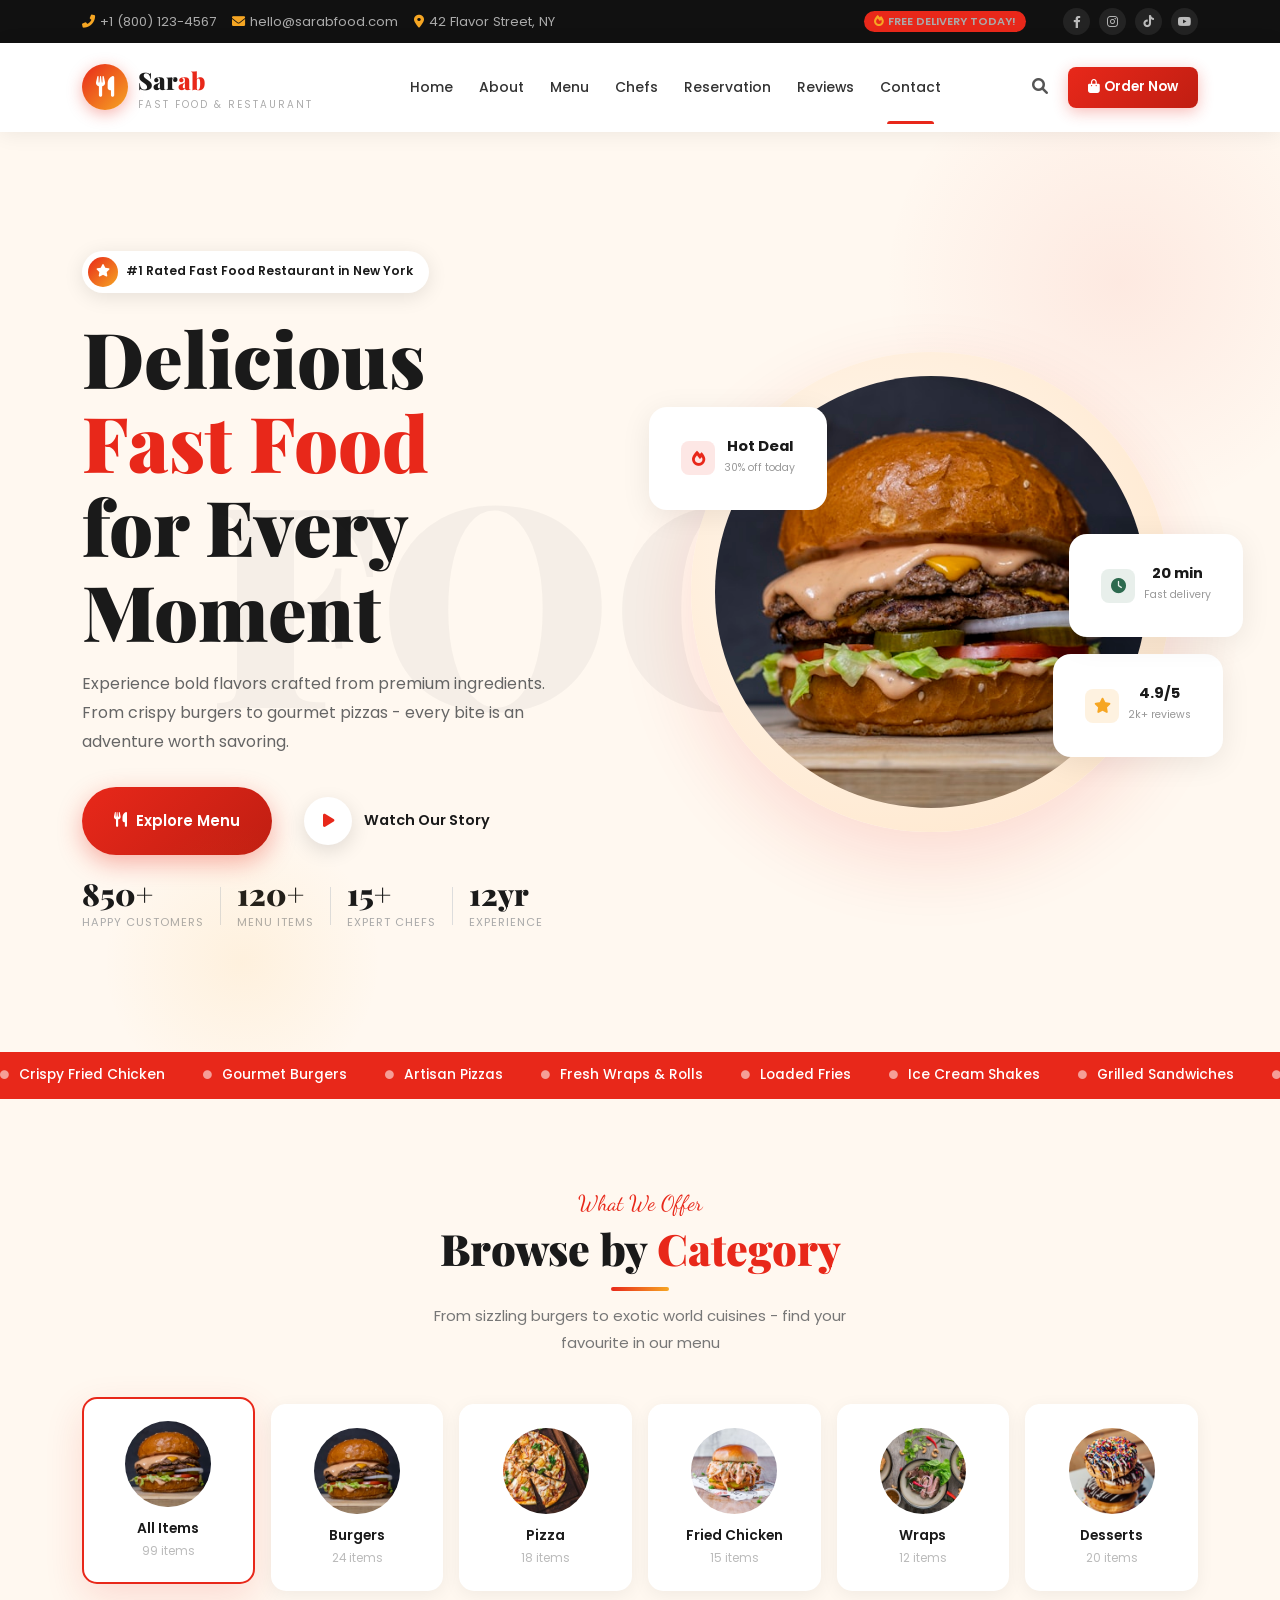
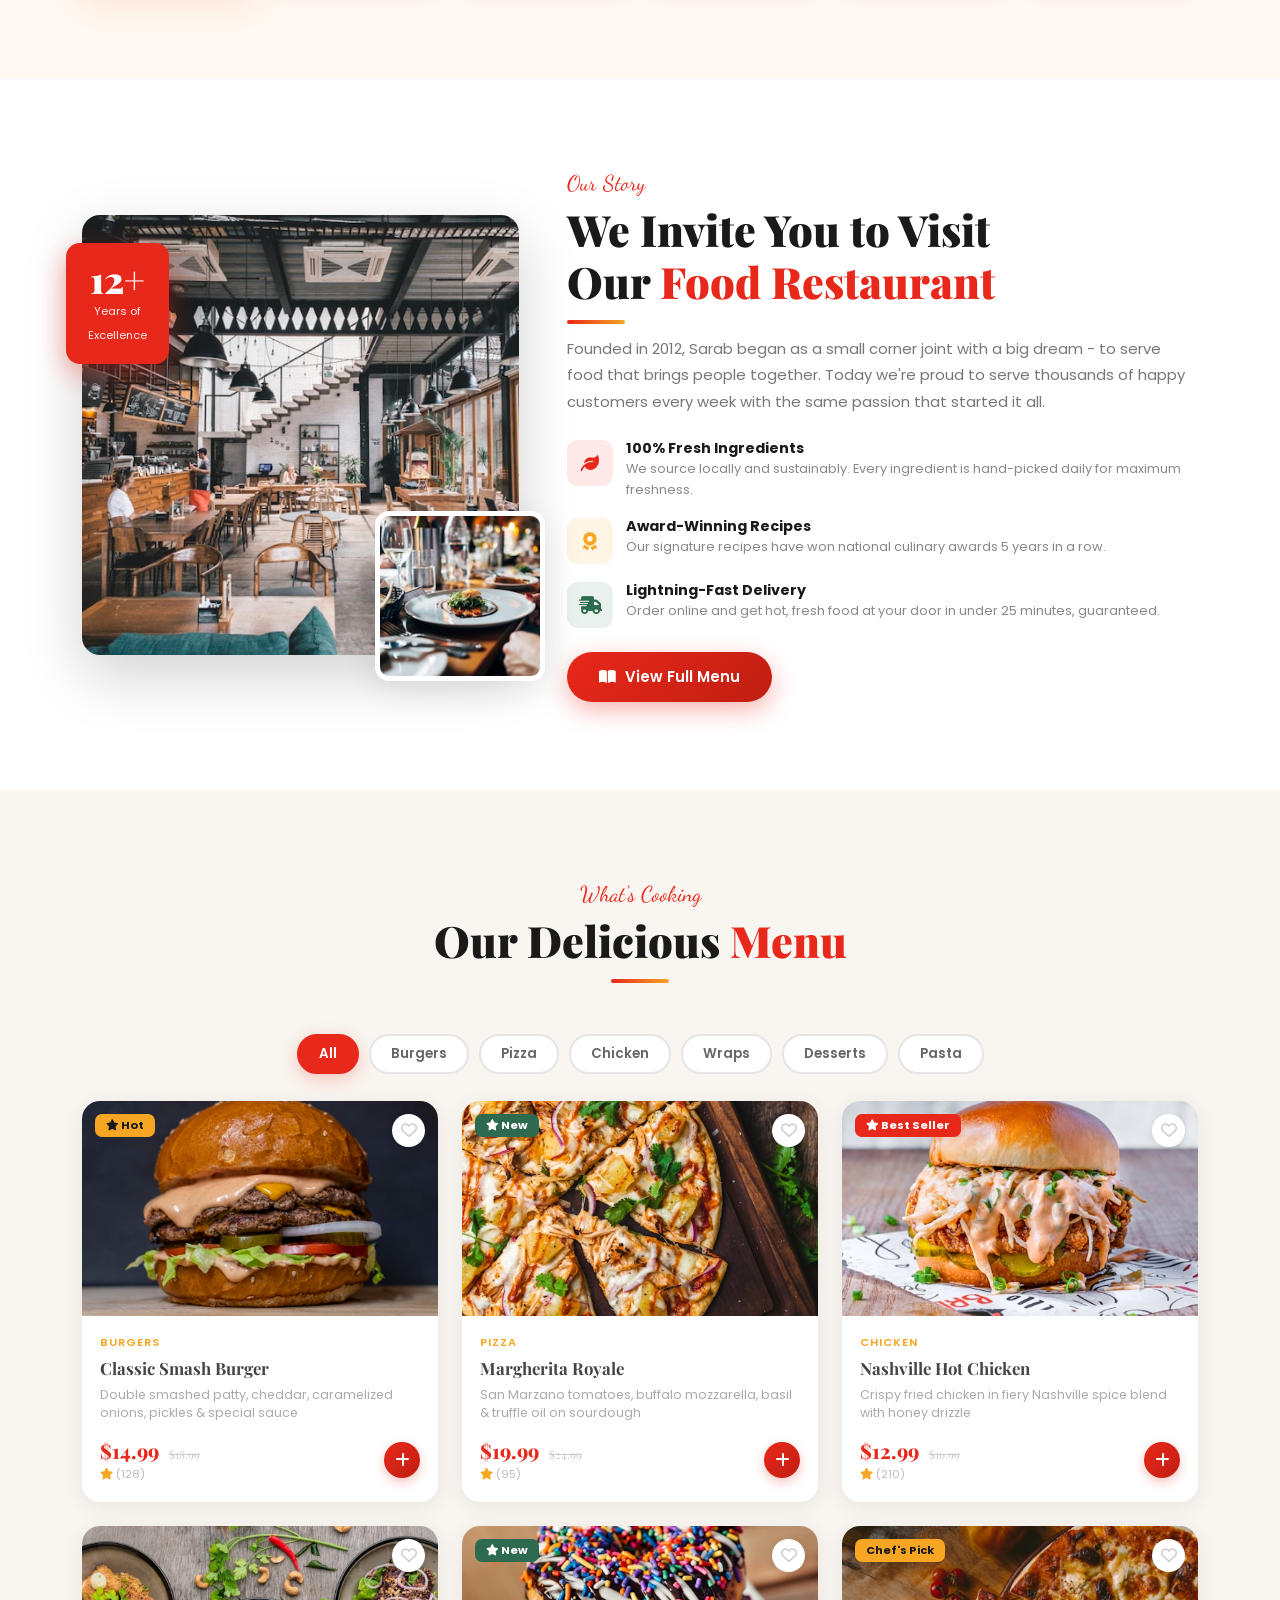
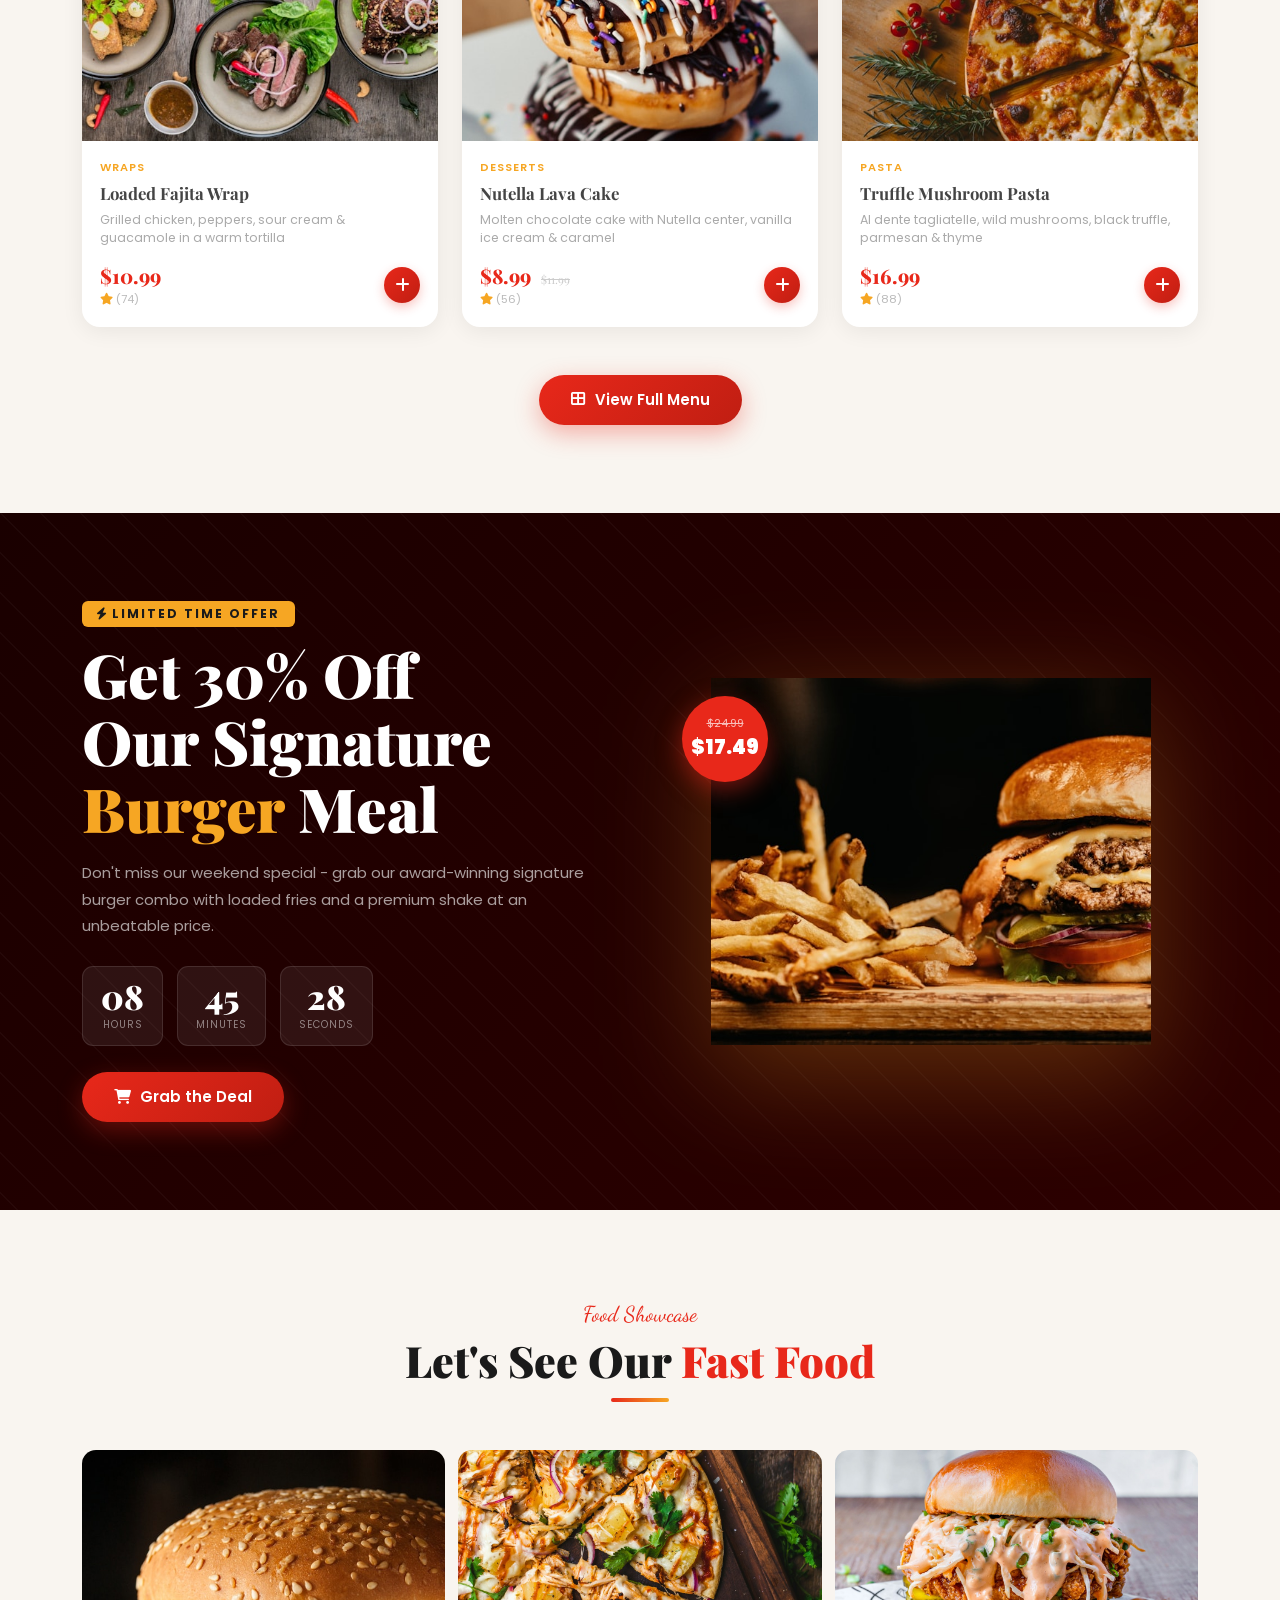
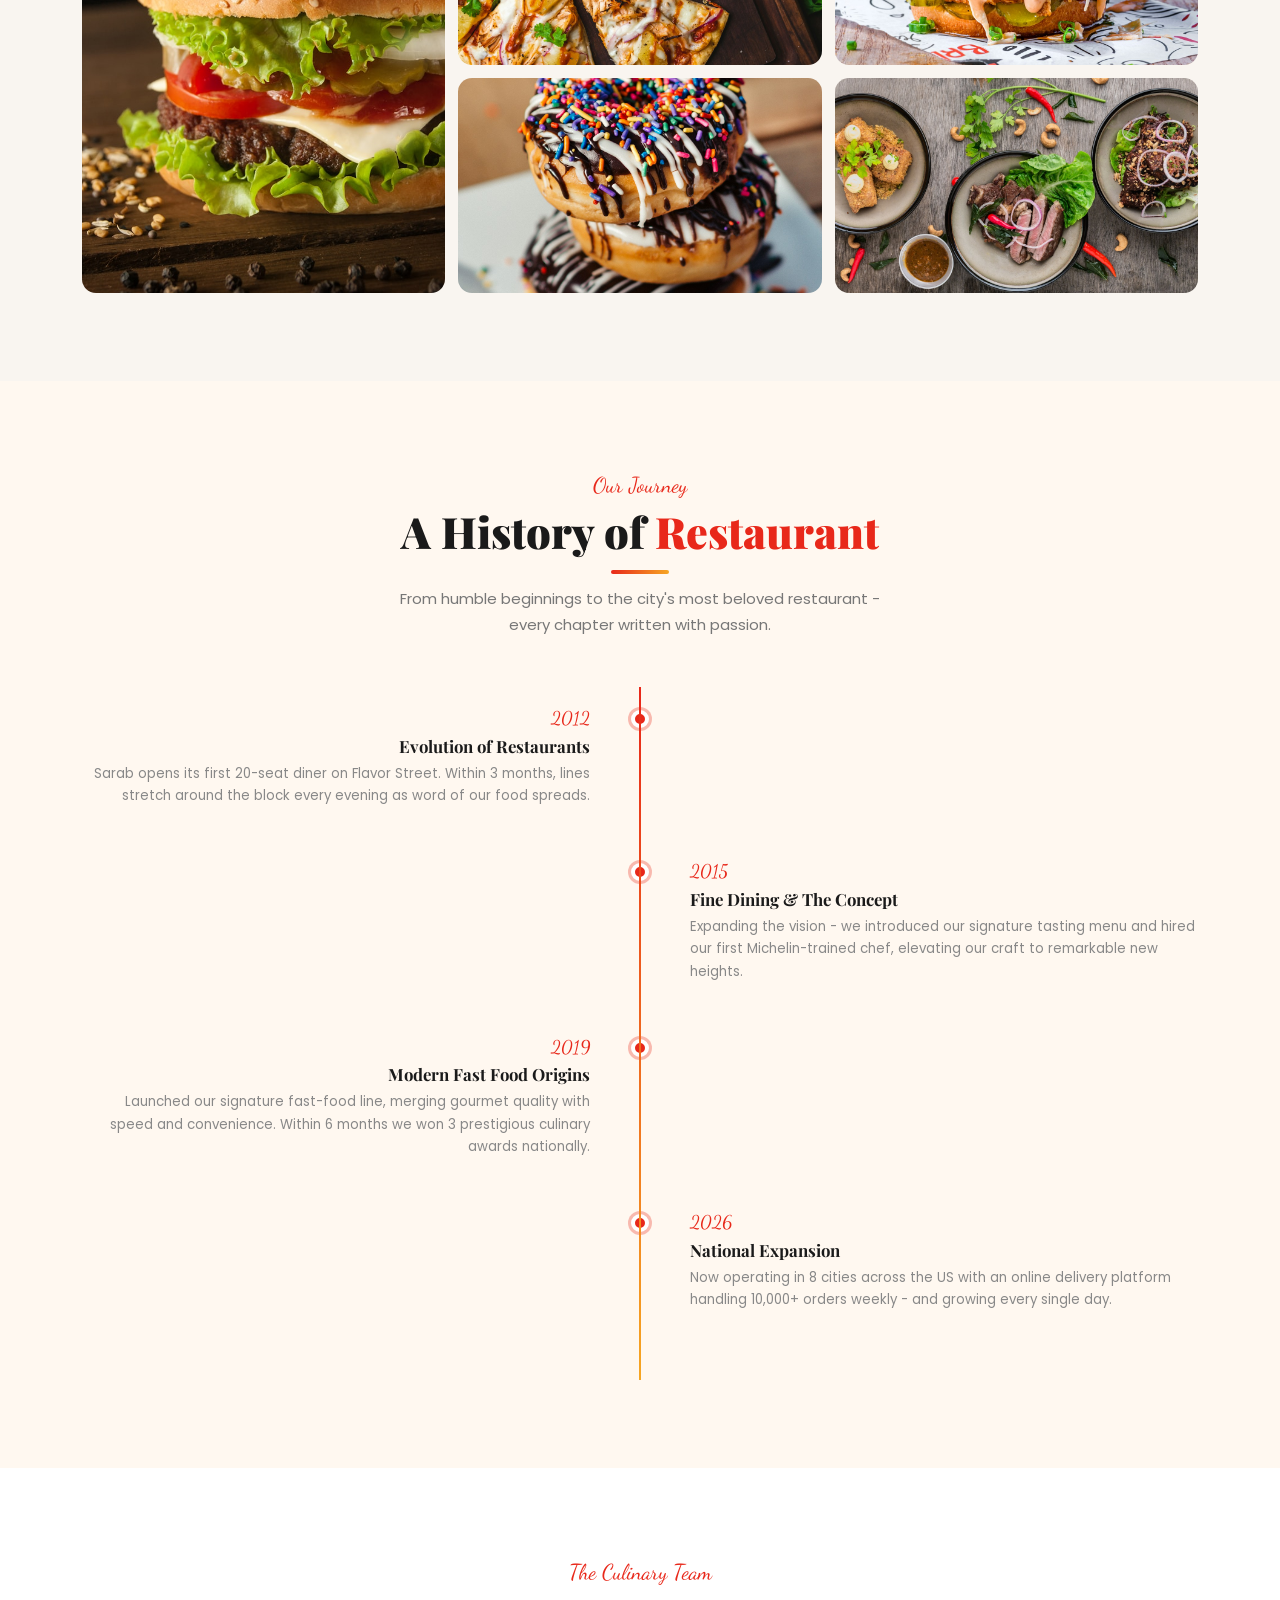
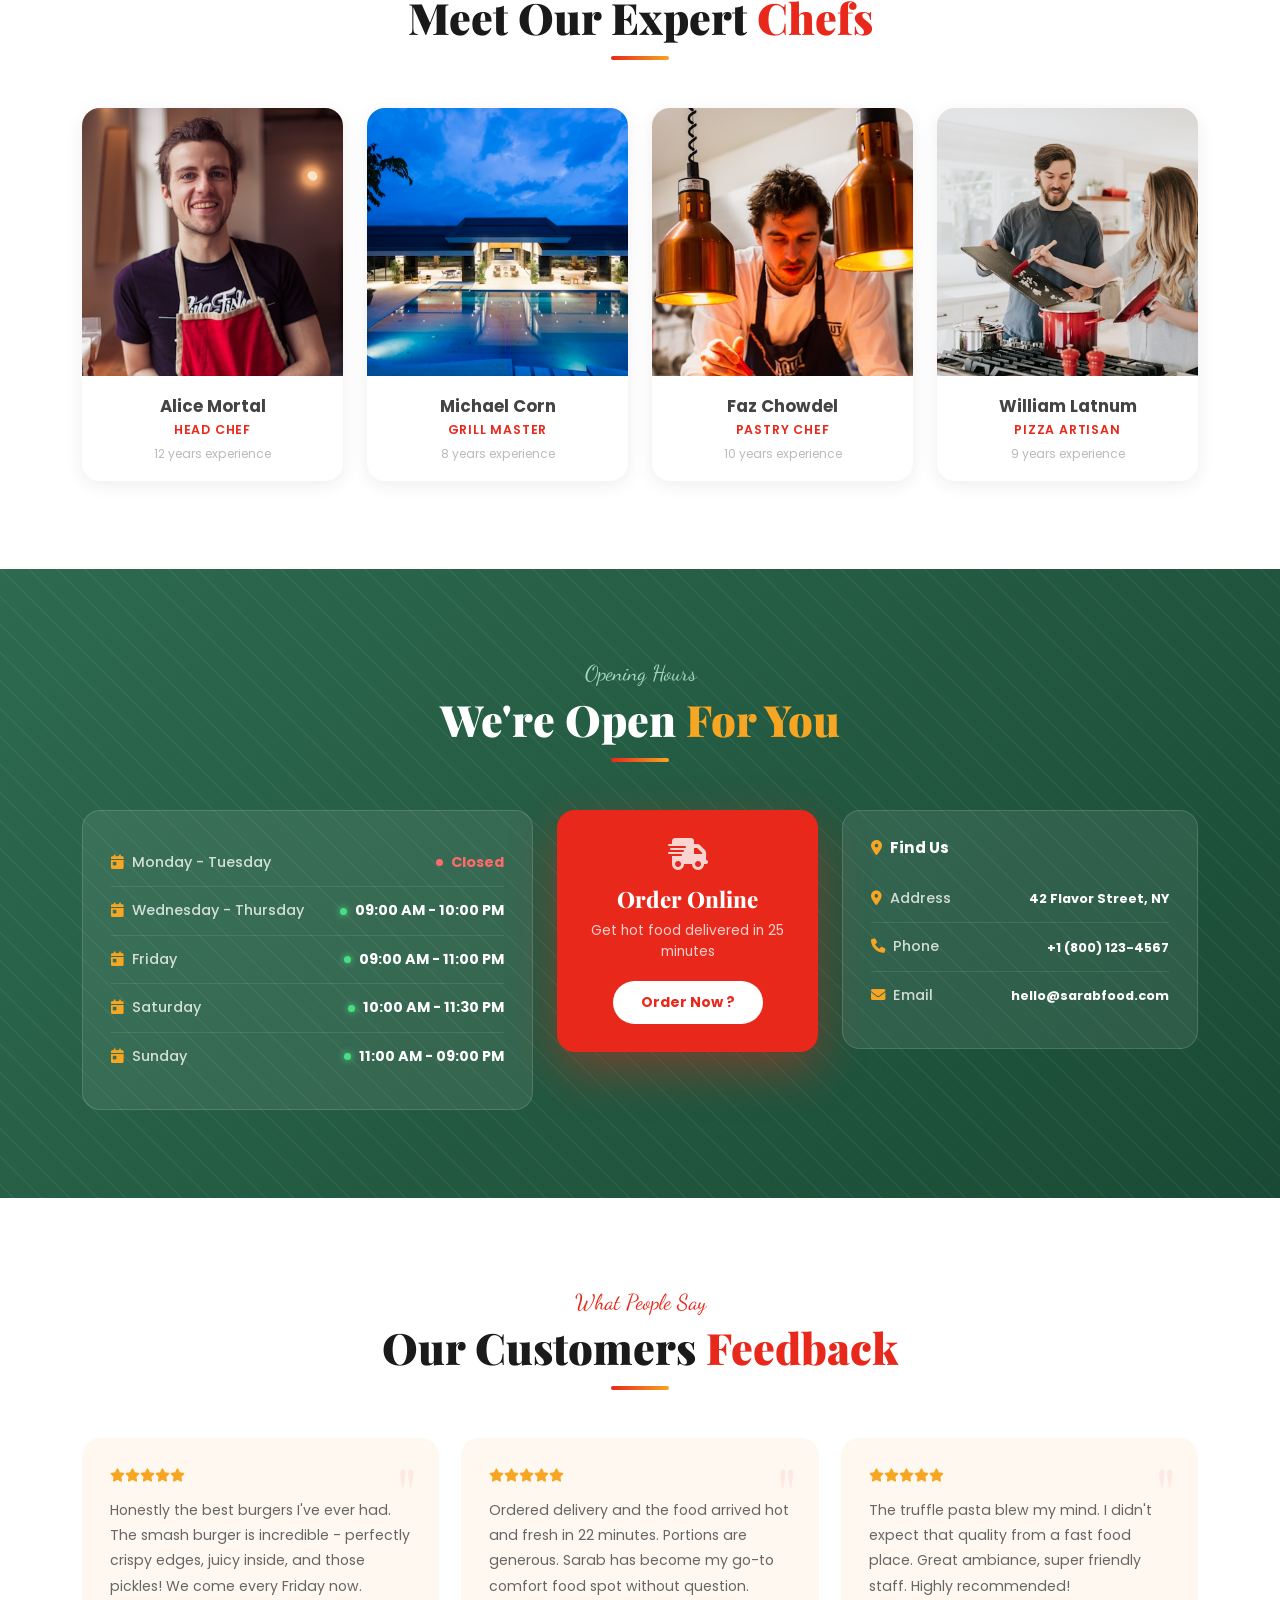
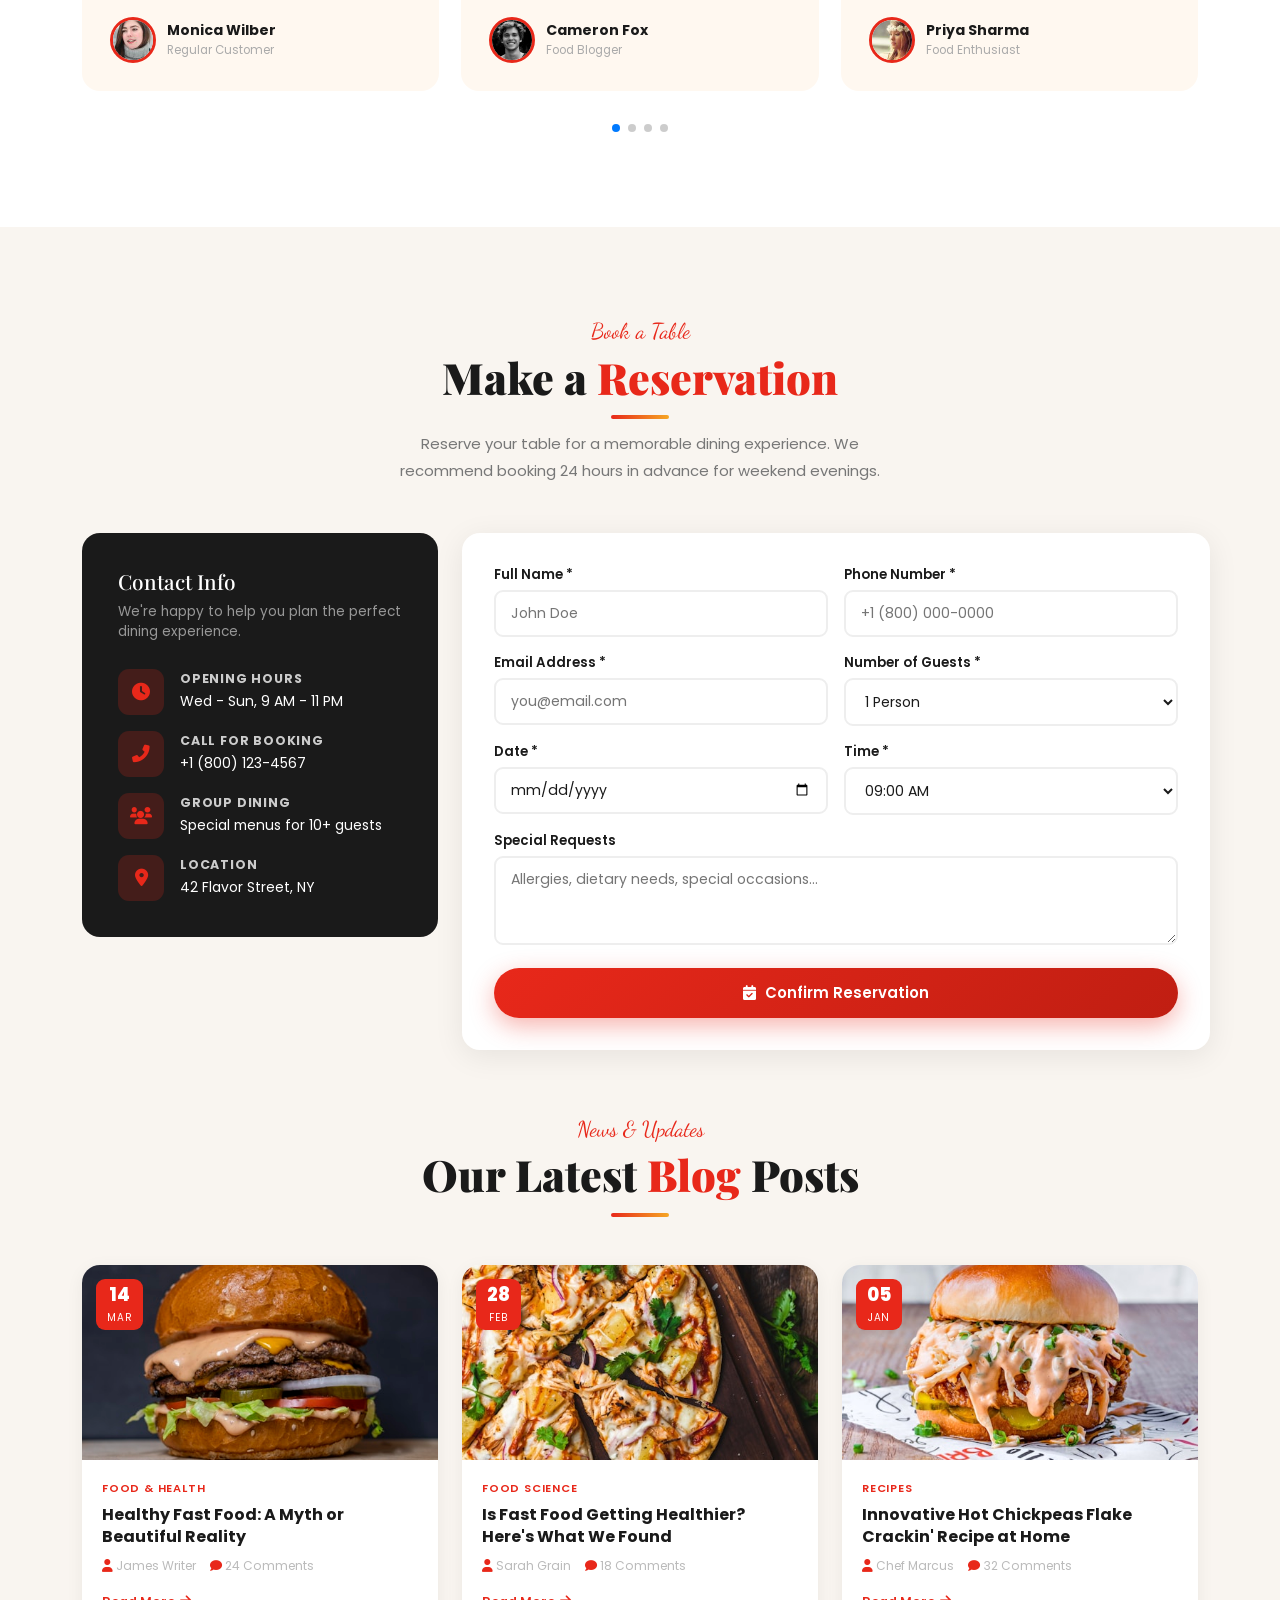
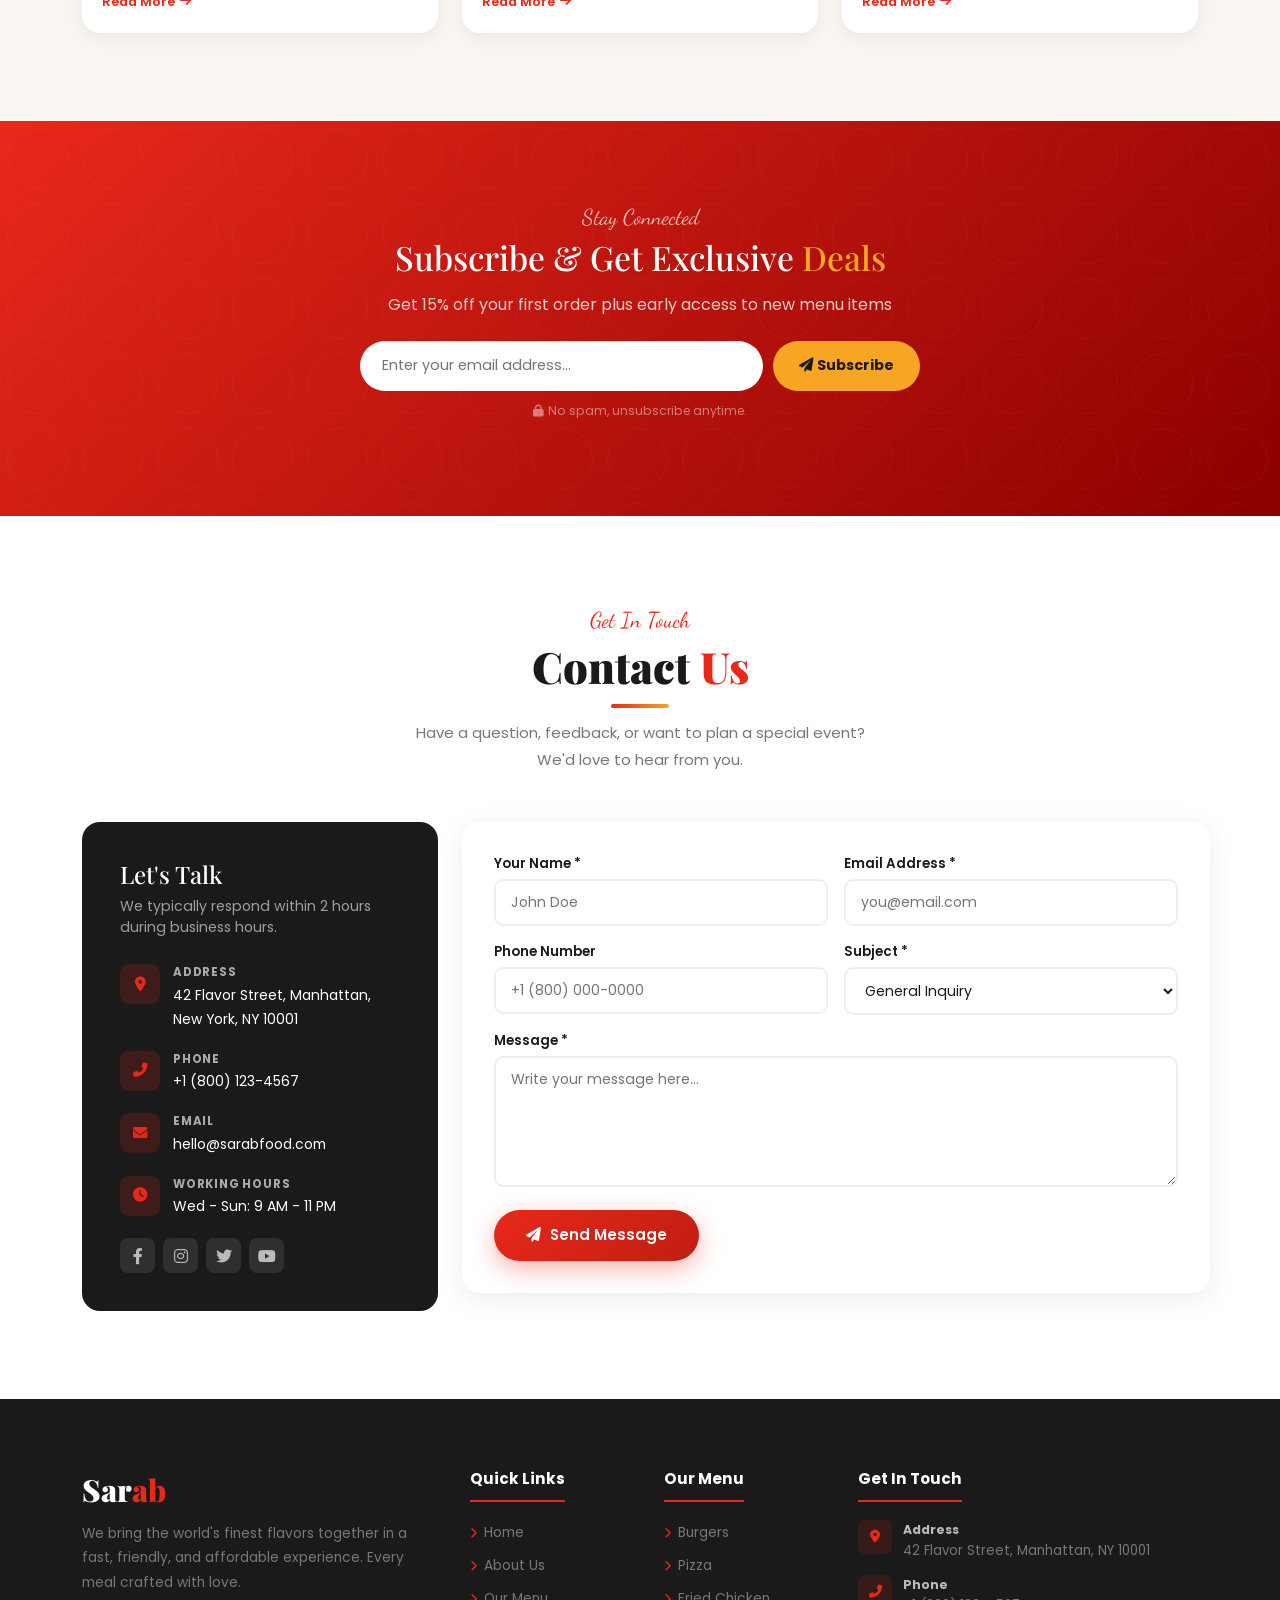
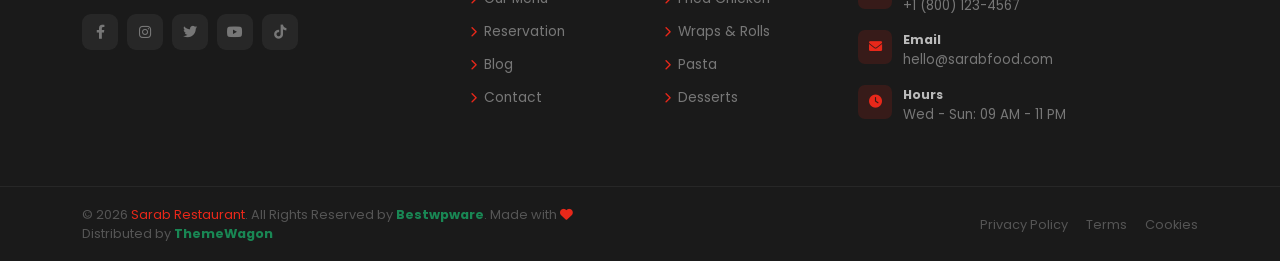
==== WEBSITE TEMPLATE/sarab/index.html @ c3fe1c7e "TEST CHANGE" ====
<!DOCTYPE html>

<!-- TEST -->

<html lang="en">
   <head>
      <meta charset="UTF-8">
      <meta http-equiv="X-UA-Compatible" content="IE=edge">
      <meta name="viewport" content="width=device-width, initial-scale=1">
      <meta name="author" content="Sarab">
      <meta name="description" content="Sarab - Fast Food & Restaurant HTML Template">
      <title>Sarab - Fast Food & Restaurant HTML Template</title>
      <link href="https://fonts.googleapis.com/css2?family=Playfair+Display:wght@400;700;900&family=Poppins:wght@300;400;500;600;700&family=Dancing+Script:wght@700&display=swap" rel="stylesheet"/>
      <!-- Bootstrap 5.3 -->
      <link href="css/bootstrap.min.css" rel="stylesheet"/>
      <!-- AOS Animate on Scroll -->
      <link href="css/aos.css" rel="stylesheet"/>
      <!-- Swiper -->
      <link href="css/swiper-bundle.min.css" rel="stylesheet"/>
      <!-- all min css -->
      <link rel="stylesheet" href="css/all.min.css"/>
      <!-- magnific CSS -->
      <link rel="stylesheet" href="css/magnific-popup.css"/>
      <!-- Style CSS -->
      <link rel="stylesheet" href="css/style.css" />
   </head>
   <body>
      <!-- ============================================================
         TOP BAR
         ============================================================ -->
      <div id="topbar">
         <div class="container">
            <div class="d-flex justify-content-between align-items-center flex-wrap gap-2">
               <div class="top-contact d-flex flex-wrap">
                  <span><i class="fas fa-phone-alt"></i>+1 (800) 123-4567</span>
                  <span><i class="fas fa-envelope"></i>hello@sarabfood.com</span>
                  <span><i class="fas fa-map-marker-alt"></i>42 Flavor Street, NY</span>
               </div>
               <div class="d-flex align-items-center gap-3">
                  <span class="ttag"><i class="fas fa-fire me-1"></i>Free Delivery Today!</span>
                  <div class="tsoc">
                     <a href="#"><i class="fab fa-facebook-f"></i></a>
                     <a href="#"><i class="fab fa-instagram"></i></a>
                     <a href="#"><i class="fab fa-tiktok"></i></a>
                     <a href="#"><i class="fab fa-youtube"></i></a>
                  </div>
               </div>
            </div>
         </div>
      </div>
      <!-- ============================================================
         NAVBAR
         ============================================================ -->
      <nav class="navbar navbar-expand-lg" id="nav">
         <div class="container">
            <a class="navbar-brand" href="#">
               <div class="blogo">
                  <div class="bico"><i class="fas fa-utensils"></i></div>
                  <div>
                     <div class="bname">Sar<span>ab</span></div>
                     <div class="bsub">Fast Food & Restaurant</div>
                  </div>
               </div>
            </a>
            <button class="navbar-toggler border-0" type="button" data-bs-toggle="collapse" data-bs-target="#navmenu">
            <i class="fas fa-bars" style="color:var(--primary);font-size:1.35rem;"></i>
            </button>
            <div class="collapse navbar-collapse" id="navmenu">
               <ul class="navbar-nav mx-auto">
                  <li class="nav-item"><a class="nav-link active" href="#hero">Home</a></li>
                  <li class="nav-item"><a class="nav-link" href="#about">About</a></li>
                  <li class="nav-item"><a class="nav-link" href="#menu">Menu</a></li>
                  <li class="nav-item"><a class="nav-link" href="#chefs">Chefs</a></li>
                  <li class="nav-item"><a class="nav-link" href="#reservation">Reservation</a></li>
                  <li class="nav-item"><a class="nav-link" href="#testimonials">Reviews</a></li>
                  <li class="nav-item"><a class="nav-link" href="#contact-section">Contact</a></li>
               </ul>
               <div class="d-flex align-items-center gap-1">
                  <!-- FIX 1: Search button -->
                  <button id="navSearchBtn" title="Search"><i class="fas fa-search"></i></button>
                  <a href="#menu" class="nav-link nav-cta"><i class="fas fa-shopping-bag me-1"></i>Order Now</a>
               </div>
            </div>
         </div>
      </nav>
      <!-- ============================================================
         FIX 1 � SEARCH OVERLAY POPUP
         ============================================================ -->
      <div id="searchOv">
         <button class="sovclose" id="searchClose"><i class="fas fa-times"></i></button>
         <div class="sovbox">
            <h4>What are you craving today?</h4>
            <div class="sovinput">
               <input type="text" id="searchInput" placeholder="Search burgers, pizza, chicken..." autocomplete="off"/>
               <button><i class="fas fa-search"></i></button>
            </div>
            <!-- Categories inside search box -->
            <div class="sovcats">
               <div class="sovcat active" data-cat="all">
                  <img src="img/menu/1.jpg" alt=""/>All Items
               </div>
               <div class="sovcat" data-cat="burgers">
                  <img src="img/menu/1.jpg" alt=""/>Burgers
               </div>
               <div class="sovcat" data-cat="pizza">
                  <img src="img/menu/2.jpg" alt=""/>Pizza
               </div>
               <div class="sovcat" data-cat="chicken">
                  <img src="img/menu/3.jpg" alt=""/>Chicken
               </div>
               <div class="sovcat" data-cat="wraps">
                  <img src="img/menu/4.jpg" alt=""/>Wraps
               </div>
               <div class="sovcat" data-cat="pasta">
                  <img src="img/menu/5.jpg" alt=""/>Pasta
               </div>
               <div class="sovcat" data-cat="desserts">
                  <img src="img/menu/6.jpg" alt=""/>Desserts
               </div>
            </div>
            <div class="sovtrend">
               <p><i class="fas fa-fire me-1" style="color:var(--secondary);"></i>Trending Searches</p>
               <span class="ttag">Smash Burger</span>
               <span class="ttag">Nashville Chicken</span>
               <span class="ttag">Truffle Pizza</span>
               <span class="ttag">Lava Cake</span>
               <span class="ttag">Loaded Fries</span>
               <span class="ttag">Mango Shake</span>
            </div>
         </div>
      </div>
      <!-- ============================================================
         HERO
         ============================================================ -->
      <section id="hero">
         <div class="hs hs1"></div>
         <div class="hs hs2"></div>
         <div class="hbgtxt">FOOD</div>
         <div class="container">
            <div class="row align-items-center g-5" style="min-height:88vh;">
               <div class="col-lg-6">
                  <div class="hbadge">
                     <div class="hbi"><i class="fas fa-star"></i></div>
                     <span>#1 Rated Fast Food Restaurant in New York</span>
                  </div>
                  <h1 class="htitle">Delicious <span class="hl">Fast Food</span><br/>for Every Moment</h1>
                  <p class="hdesc">Experience bold flavors crafted from premium ingredients. From crispy burgers to gourmet pizzas - every bite is an adventure worth savoring.</p>
                  <div class="d-flex flex-wrap gap-3 mb-2">
                     <a href="#menu" class="btn-red"><i class="fas fa-utensils"></i>Explore Menu</a>
                     <!-- FIX 2: Magnific popup video trigger -->
					 <a href="https://www.youtube.com/watch?v=RXv_uIN6e-Y" class="magnific_popup btn-play popup-youtube">
						<div class="pico"><i class="fas fa-play"></i></div>
						<span>Watch Our Story</span>
					 </a>
                  </div>
                  <div class="hstats d-flex gap-3 flex-wrap mt-4">
                     <div class="hstat"><span class="snum">850<em>+</em></span><small>Happy Customers</small></div>
                     <div class="sdiv"></div>
                     <div class="hstat"><span class="snum">120<em>+</em></span><small>Menu Items</small></div>
                     <div class="sdiv"></div>
                     <div class="hstat"><span class="snum">15<em>+</em></span><small>Expert Chefs</small></div>
                     <div class="sdiv"></div>
                     <div class="hstat"><span class="snum">12<em>yr</em></span><small>Experience</small></div>
                  </div>
               </div>
               <div class="col-lg-6">
                  <div style="position:relative;text-align:center;">
                     <div class="hcircle">
                        <img src="img/banner-img.jpg" alt="Burger"/>
                     </div>
                     <div class="fcard fc1">
                        <div class="fcoi r"><i class="fas fa-fire"></i></div>
                        <div><span class="fcnum">Hot Deal</span><span class="fcsm">30% off today</span></div>
                     </div>
                     <div class="fcard fc2">
                        <div class="fcoi y"><i class="fas fa-star"></i></div>
                        <div><span class="fcnum">4.9/5</span><span class="fcsm">2k+ reviews</span></div>
                     </div>
                     <div class="fcard fc3">
                        <div class="fcoi g"><i class="fas fa-clock"></i></div>
                        <div><span class="fcnum">20 min</span><span class="fcsm">Fast delivery</span></div>
                     </div>
                  </div>
               </div>
            </div>
         </div>
      </section>
      <!-- MARQUEE -->
      <div class="mqsec">
         <div class="mqtrack">
            <div class="mqitem"><i class="fas fa-circle"></i>Crispy Fried Chicken</div>
            <div class="mqitem"><i class="fas fa-circle"></i>Gourmet Burgers</div>
            <div class="mqitem"><i class="fas fa-circle"></i>Artisan Pizzas</div>
            <div class="mqitem"><i class="fas fa-circle"></i>Fresh Wraps &amp; Rolls</div>
            <div class="mqitem"><i class="fas fa-circle"></i>Loaded Fries</div>
            <div class="mqitem"><i class="fas fa-circle"></i>Ice Cream Shakes</div>
            <div class="mqitem"><i class="fas fa-circle"></i>Grilled Sandwiches</div>
            <div class="mqitem"><i class="fas fa-circle"></i>Crispy Fried Chicken</div>
            <div class="mqitem"><i class="fas fa-circle"></i>Gourmet Burgers</div>
            <div class="mqitem"><i class="fas fa-circle"></i>Artisan Pizzas</div>
            <div class="mqitem"><i class="fas fa-circle"></i>Fresh Wraps &amp; Rolls</div>
            <div class="mqitem"><i class="fas fa-circle"></i>Loaded Fries</div>
            <div class="mqitem"><i class="fas fa-circle"></i>Ice Cream Shakes</div>
            <div class="mqitem"><i class="fas fa-circle"></i>Grilled Sandwiches</div>
         </div>
      </div>
      <!-- CATEGORY -->
      <section id="category">
         <div class="container">
            <div class="text-center mb-5" data-aos="fade-up">
               <span class="slbl">What We Offer</span>
               <h2 class="stitle">Browse by <span>Category</span></h2>
               <div class="sline"></div>
               <p class="sdesc mx-auto" style="max-width:480px;">From sizzling burgers to exotic world cuisines - find your favourite in our menu</p>
            </div>
            <div class="row g-3 justify-content-center">
               <div class="col-6 col-sm-4 col-md-3 col-lg-2" data-aos="zoom-in" data-aos-delay="0">
                  <div class="catcard active" data-filter="all">
                     <img class="catimg" src="img/category/1.jpg" alt=""/>
                     <div class="catnm">All Items</div>
                     <div class="catct">99 items</div>
                  </div>
               </div>
               <div class="col-6 col-sm-4 col-md-3 col-lg-2" data-aos="zoom-in" data-aos-delay="70">
                  <div class="catcard" data-filter="burgers">
                     <img class="catimg" src="img/category/2.jpg" alt=""/>
                     <div class="catnm">Burgers</div>
                     <div class="catct">24 items</div>
                  </div>
               </div>
               <div class="col-6 col-sm-4 col-md-3 col-lg-2" data-aos="zoom-in" data-aos-delay="140">
                  <div class="catcard" data-filter="pizza">
                     <img class="catimg" src="img/category/3.jpg" alt=""/>
                     <div class="catnm">Pizza</div>
                     <div class="catct">18 items</div>
                  </div>
               </div>
               <div class="col-6 col-sm-4 col-md-3 col-lg-2" data-aos="zoom-in" data-aos-delay="210">
                  <div class="catcard" data-filter="chicken">
                     <img class="catimg" src="img/category/4.jpg" alt=""/>
                     <div class="catnm">Fried Chicken</div>
                     <div class="catct">15 items</div>
                  </div>
               </div>
               <div class="col-6 col-sm-4 col-md-3 col-lg-2" data-aos="zoom-in" data-aos-delay="280">
                  <div class="catcard" data-filter="wraps">
                     <img class="catimg" src="img/category/5.jpg" alt=""/>
                     <div class="catnm">Wraps</div>
                     <div class="catct">12 items</div>
                  </div>
               </div>
               <div class="col-6 col-sm-4 col-md-3 col-lg-2" data-aos="zoom-in" data-aos-delay="350">
                  <div class="catcard" data-filter="desserts">
                     <img class="catimg" src="img/category/6.jpg" alt=""/>
                     <div class="catnm">Desserts</div>
                     <div class="catct">20 items</div>
                  </div>
               </div>
            </div>
         </div>
      </section>
      <!-- ABOUT -->
      <section id="about">
         <div class="container">
            <div class="row align-items-center g-5">
               <div class="col-lg-5" data-aos="fade-right">
                  <div class="astack">
                     <div class="aexp"><span class="anum">12+</span><small>Years of<br/>Excellence</small></div>
                     <div class="amain"><img src="img/about1.jpg" alt="Restaurant"/></div>
                     <div class="asm"><img src="img/about2.jpg" alt=""/></div>
                  </div>
               </div>
               <div class="col-lg-7" data-aos="fade-left">
                  <span class="slbl">Our Story</span>
                  <h2 class="stitle text-start">We Invite You to Visit<br/>Our <span>Food Restaurant</span></h2>
                  <div class="sline lft"></div>
                  <p class="sdesc mb-4">Founded in 2012, Sarab began as a small corner joint with a big dream - to serve food that brings people together. Today we're proud to serve thousands of happy customers every week with the same passion that started it all.</p>
                  <div class="mb-4">
                     <div class="fti">
                        <div class="ftico r"><i class="fas fa-leaf"></i></div>
                        <div>
                           <h6>100% Fresh Ingredients</h6>
                           <p>We source locally and sustainably. Every ingredient is hand-picked daily for maximum freshness.</p>
                        </div>
                     </div>
                     <div class="fti">
                        <div class="ftico y"><i class="fas fa-award"></i></div>
                        <div>
                           <h6>Award-Winning Recipes</h6>
                           <p>Our signature recipes have won national culinary awards 5 years in a row.</p>
                        </div>
                     </div>
                     <div class="fti">
                        <div class="ftico g"><i class="fas fa-shipping-fast"></i></div>
                        <div>
                           <h6>Lightning-Fast Delivery</h6>
                           <p>Order online and get hot, fresh food at your door in under 25 minutes, guaranteed.</p>
                        </div>
                     </div>
                  </div>
                  <a href="#menu" class="btn-red"><i class="fas fa-book-open"></i>View Full Menu</a>
               </div>
            </div>
         </div>
      </section>
      <!-- ============================================================
         MENU � FIX 3 (filter works) + FIX 4 (plus opens popup)
         ============================================================ -->
      <section id="menu">
         <div class="container">
            <div class="text-center mb-5" data-aos="fade-up">
               <span class="slbl">What's Cooking</span>
               <h2 class="stitle">Our Delicious <span>Menu</span></h2>
               <div class="sline"></div>
            </div>
            <!-- FIX 3 � filter buttons -->
            <div class="text-center mb-4" data-aos="fade-up">
               <button class="filtbtn active" data-f="all">All</button>
               <button class="filtbtn" data-f="burgers">Burgers</button>
               <button class="filtbtn" data-f="pizza">Pizza</button>
               <button class="filtbtn" data-f="chicken">Chicken</button>
               <button class="filtbtn" data-f="wraps">Wraps</button>
               <button class="filtbtn" data-f="desserts">Desserts</button>
               <button class="filtbtn" data-f="pasta">Pasta</button>
            </div>
            <div class="row g-4" id="mgrid">
               <!-- CARD 1: Burgers -->
               <div class="col-sm-6 col-lg-4 mwrap" data-c="burgers" data-aos="fade-up">
                  <div class="mcard"
                     data-img="img/menu/1.jpg"
                     data-title="Classic Smash Burger"
                     data-cat="Burgers"
                     data-price="$14.99" data-old="$18.99"
                     data-rating="4.9" data-reviews="128"
                     data-cal="620" data-time="12"
                     data-desc="Double smashed patty, cheddar cheese, caramelized onions, house pickles and our legendary special sauce. Made fresh to order on a toasted brioche bun."
                     data-tags="Spicy,Bestseller,Beef">
                     <div class="mimg">
                        <img src="img/menu/1.jpg" alt="Smash Burger"/>
                        <div class="mbdg hot"><i class="fas fa-star"></i> Hot</div>
                        <div class="mhrt"><i class="far fa-heart"></i></div>
                     </div>
                     <div class="mbody">
                        <div class="mcat">Burgers</div>
                        <div class="mtit">Classic Smash Burger</div>
                        <div class="mdesc">Double smashed patty, cheddar, caramelized onions, pickles &amp; special sauce</div>
                        <div class="mfoot">
                           <div>
                              <div class="mprice">$14.99 <small>$18.99</small></div>
                              <div class="mstars"><i class="fas fa-star"></i> <span style="color:#bbb;font-size:.7rem;">(128)</span></div>
                           </div>
                           <button class="madd" title="View Details"><i class="fas fa-plus"></i></button>
                        </div>
                     </div>
                  </div>
               </div>
               <!-- CARD 2: Pizza -->
               <div class="col-sm-6 col-lg-4 mwrap" data-c="pizza" data-aos="fade-up" data-aos-delay="80">
                  <div class="mcard"
                     data-img="img/menu/2.jpg"
                     data-title="Margherita Royale"
                     data-cat="Pizza"
                     data-price="$19.99" data-old="$24.99"
                     data-rating="4.8" data-reviews="95"
                     data-cal="480" data-time="18"
                     data-desc="San Marzano tomatoes, fresh buffalo mozzarella, fragrant basil leaves, drizzled with Italian truffle oil on a hand-stretched sourdough base."
                     data-tags="Vegetarian,New,Italian">
                     <div class="mimg">
                        <img src="img/menu/2.jpg" alt="Pizza"/>
                        <div class="mbdg new"><i class="fas fa-star"></i> New</div>
                        <div class="mhrt"><i class="far fa-heart"></i></div>
                     </div>
                     <div class="mbody">
                        <div class="mcat">Pizza</div>
                        <div class="mtit">Margherita Royale</div>
                        <div class="mdesc">San Marzano tomatoes, buffalo mozzarella, basil &amp; truffle oil on sourdough</div>
                        <div class="mfoot">
                           <div>
                              <div class="mprice">$19.99 <small>$24.99</small></div>
                              <div class="mstars"><i class="fas fa-star"></i> <span style="color:#bbb;font-size:.7rem;">(95)</span></div>
                           </div>
                           <button class="madd" title="View Details"><i class="fas fa-plus"></i></button>
                        </div>
                     </div>
                  </div>
               </div>
               <!-- CARD 3: Chicken -->
               <div class="col-sm-6 col-lg-4 mwrap" data-c="chicken" data-aos="fade-up" data-aos-delay="160">
                  <div class="mcard"
                     data-img="img/menu/3.jpg"
                     data-title="Nashville Hot Chicken"
                     data-cat="Chicken"
                     data-price="$12.99" data-old="$16.99"
                     data-rating="5.0" data-reviews="210"
                     data-cal="710" data-time="15"
                     data-desc="Extra-crispy fried chicken tossed in our signature fiery Nashville spice blend, served with honey drizzle and house pickles on a toasted brioche bun."
                     data-tags="Spicy,Bestseller,Crispy">
                     <div class="mimg">
                        <img src="img/menu/3.jpg" alt="Chicken"/>
                        <div class="mbdg"><i class="fas fa-star"></i> Best Seller</div>
                        <div class="mhrt"><i class="far fa-heart"></i></div>
                     </div>
                     <div class="mbody">
                        <div class="mcat">Chicken</div>
                        <div class="mtit">Nashville Hot Chicken</div>
                        <div class="mdesc">Crispy fried chicken in fiery Nashville spice blend with honey drizzle</div>
                        <div class="mfoot">
                           <div>
                              <div class="mprice">$12.99 <small>$16.99</small></div>
                              <div class="mstars"><i class="fas fa-star"></i> <span style="color:#bbb;font-size:.7rem;">(210)</span></div>
                           </div>
                           <button class="madd" title="View Details"><i class="fas fa-plus"></i></button>
                        </div>
                     </div>
                  </div>
               </div>
               <!-- CARD 4: Wraps -->
               <div class="col-sm-6 col-lg-4 mwrap" data-c="wraps" data-aos="fade-up">
                  <div class="mcard"
                     data-img="img/menu/4.jpg"
                     data-title="Loaded Fajita Wrap"
                     data-cat="Wraps"
                     data-price="$10.99" data-old=""
                     data-rating="4.5" data-reviews="74"
                     data-cal="520" data-time="10"
                     data-desc="Grilled chicken strips, saut�ed bell peppers and onions, sour cream, fresh guacamole and salsa wrapped in a warm flour tortilla with melted cheddar."
                     data-tags="Grilled,Fresh,Mexican">
                     <div class="mimg">
                        <img src="img/menu/4.jpg" alt="Wrap"/>
                        <div class="mhrt"><i class="far fa-heart"></i></div>
                     </div>
                     <div class="mbody">
                        <div class="mcat">Wraps</div>
                        <div class="mtit">Loaded Fajita Wrap</div>
                        <div class="mdesc">Grilled chicken, peppers, sour cream &amp; guacamole in a warm tortilla</div>
                        <div class="mfoot">
                           <div>
                              <div class="mprice">$10.99</div>
                              <div class="mstars"><i class="fas fa-star"></i> <span style="color:#bbb;font-size:.7rem;">(74)</span></div>
                           </div>
                           <button class="madd" title="View Details"><i class="fas fa-plus"></i></button>
                        </div>
                     </div>
                  </div>
               </div>
               <!-- CARD 5: Desserts -->
               <div class="col-sm-6 col-lg-4 mwrap" data-c="desserts" data-aos="fade-up" data-aos-delay="80">
                  <div class="mcard"
                     data-img="img/menu/5.jpg"
                     data-title="Nutella Lava Cake"
                     data-cat="Desserts"
                     data-price="$8.99" data-old="$11.99"
                     data-rating="4.9" data-reviews="56"
                     data-cal="390" data-time="8"
                     data-desc="Warm molten chocolate cake with a gooey Nutella center, served alongside Madagascar vanilla bean ice cream with salted caramel drizzle and fresh berries."
                     data-tags="Sweet,New,Chocolate">
                     <div class="mimg">
                        <img src="img/menu/5.jpg" alt="Lava Cake"/>
                        <div class="mbdg new"><i class="fas fa-star"></i> New</div>
                        <div class="mhrt"><i class="far fa-heart"></i></div>
                     </div>
                     <div class="mbody">
                        <div class="mcat">Desserts</div>
                        <div class="mtit">Nutella Lava Cake</div>
                        <div class="mdesc">Molten chocolate cake with Nutella center, vanilla ice cream &amp; caramel</div>
                        <div class="mfoot">
                           <div>
                              <div class="mprice">$8.99 <small>$11.99</small></div>
                              <div class="mstars"><i class="fas fa-star"></i> <span style="color:#bbb;font-size:.7rem;">(56)</span></div>
                           </div>
                           <button class="madd" title="View Details"><i class="fas fa-plus"></i></button>
                        </div>
                     </div>
                  </div>
               </div>
               <!-- CARD 6: Pasta -->
               <div class="col-sm-6 col-lg-4 mwrap" data-c="pasta" data-aos="fade-up" data-aos-delay="160">
                  <div class="mcard"
                     data-img="img/menu/6.jpg"
                     data-title="Truffle Mushroom Pasta"
                     data-cat="Pasta"
                     data-price="$16.99" data-old=""
                     data-rating="4.9" data-reviews="88"
                     data-cal="560" data-time="20"
                     data-desc="Al dente tagliatelle tossed with mixed wild mushrooms, freshly shaved black truffle, aged parmesan, fresh thyme and a touch of cream in garlic butter."
                     data-tags="Vegetarian,Chef's Pick,Italian">
                     <div class="mimg">
                        <img src="img/menu/6.jpg" alt="Pasta"/>
                        <div class="mbdg hot">Chef's Pick</div>
                        <div class="mhrt"><i class="far fa-heart"></i></div>
                     </div>
                     <div class="mbody">
                        <div class="mcat">Pasta</div>
                        <div class="mtit">Truffle Mushroom Pasta</div>
                        <div class="mdesc">Al dente tagliatelle, wild mushrooms, black truffle, parmesan &amp; thyme</div>
                        <div class="mfoot">
                           <div>
                              <div class="mprice">$16.99</div>
                              <div class="mstars"><i class="fas fa-star"></i> <span style="color:#bbb;font-size:.7rem;">(88)</span></div>
                           </div>
                           <button class="madd" title="View Details"><i class="fas fa-plus"></i></button>
                        </div>
                     </div>
                  </div>
               </div>
            </div>
            <!-- end #mgrid -->
            <div class="text-center mt-5"><a href="#" class="btn-red"><i class="fas fa-th-large"></i>View Full Menu</a></div>
         </div>
      </section>
	  
	  
      <!-- ============================================================
         FIX 4 � MENU DETAIL POPUP MODAL
         ============================================================ -->
      <div id="menuPop">
         <div class="mpbox">
            <button class="mpclose" id="mpClose"><i class="fas fa-times"></i></button>
            <div class="mpimg"><img id="mpImg" src="" alt=""/></div>
            <div class="mpbody">
               <div id="mpCat"></div>
               <div id="mpTitle"></div>
               <div id="mpStars"></div>
               <div id="mpDesc"></div>
               <div id="mpPrice"></div>
               <div class="mpmeta" id="mpMeta"></div>
               <div class="mpqty">
                  <button class="mpqbtn" id="mpMinus">-</button>
                  <span class="mpqnum" id="mpQnum">1</span>
                  <button class="mpqbtn" id="mpPlus">+</button>
                  <span style="font-size:.82rem;color:#aaa;margin-left:9px;">portion</span>
               </div>
               <div class="mptags" id="mpTags"></div>
               <button class="mpaddcart" id="mpAddCart"><i class="fas fa-shopping-cart"></i>Add to Cart</button>
            </div>
         </div>
      </div>
      <!-- SPECIAL OFFER -->
      <section id="special">
         <div class="spbg"></div>
         <div class="container" style="position:relative;z-index:2;">
            <div class="row align-items-center g-5">
               <div class="col-lg-6" data-aos="fade-right">
                  <div class="sptag"><i class="fas fa-bolt me-1"></i>Limited Time Offer</div>
                  <h2 class="sptitle">Get 30% Off<br/>Our Signature<br/><span>Burger</span> Meal</h2>
                  <p class="spdesc">Don't miss our weekend special - grab our award-winning signature burger combo with loaded fries and a premium shake at an unbeatable price.</p>
                  <div class="cdwrap">
                     <div class="cditem"><span class="cdnum" id="cdH">08</span><span class="cdlbl">Hours</span></div>
                     <div class="cditem"><span class="cdnum" id="cdM">45</span><span class="cdlbl">Minutes</span></div>
                     <div class="cditem"><span class="cdnum" id="cdS">30</span><span class="cdlbl">Seconds</span></div>
                  </div>
                  <a href="#menu" class="btn-red"><i class="fas fa-shopping-cart"></i>Grab the Deal</a>
               </div>
               <div class="col-lg-6" data-aos="fade-left">
                  <div class="spimgw">
                     <div class="spglow"></div>
                     <div class="sppbdg"><span class="old">$24.99</span><span class="np">$17.49</span></div>
                     <img src="img/off-img.jpg" alt="Special Burger"/>
                  </div>
               </div>
            </div>
         </div>
      </section>
	  
	  
      <!-- ============================================================
         GALLERY � FIX 7 (click opens detail popup)
         ============================================================ -->
      <section id="gallery">
         <div class="container">
            <div class="text-center mb-5" data-aos="fade-up">
               <span class="slbl">Food Showcase</span>
               <h2 class="stitle">Let's See Our <span>Fast Food</span></h2>
               <div class="sline"></div>
            </div>
            <div class="ggrid" data-aos="fade-up">
               <div class="gitem"
                  data-gi="0"
                  data-gimg="img/portfolio/work1.jpg"
                  data-gtitle="Gourmet Burgers"
                  data-gdesc="Our award-winning smash burgers, hand-crafted with 100% premium beef, aged cheddar and house-made sauces.">
                  <img src="img/portfolio/work1.jpg" alt="Burgers"/>
                  <div class="gover"><span><i class="fas fa-expand-alt"></i> Gourmet Burgers</span></div>
               </div>
               <div class="gitem"
                  data-gi="1"
                  data-gimg="img/portfolio/work2.jpg"
                  data-gtitle="Wood-Fired Pizza"
                  data-gdesc="Authentic Neapolitan-style pizzas fired at 900deg F in our wood-burning stone oven for the perfect char.">
                  <img src="img/portfolio/work2.jpg" alt="Pizza"/>
                  <div class="gover"><span><i class="fas fa-expand-alt"></i> Wood-Fired Pizza</span></div>
               </div>
               <div class="gitem"
                  data-gi="2"
                  data-gimg="img/portfolio/work3.jpg"
                  data-gtitle="Crispy Fried Chicken"
                  data-gdesc="Double-brined, hand-battered chicken fried to golden perfection using our 15-spice secret blend.">
                  <img src="img/portfolio/work3.jpg" alt="Chicken"/>
                  <div class="gover"><span><i class="fas fa-expand-alt"></i> Crispy Fried Chicken</span></div>
               </div>
               <div class="gitem"
                  data-gi="3"
                  data-gimg="img/portfolio/work4.jpg"
                  data-gtitle="Sweet Desserts"
                  data-gdesc="Handcrafted desserts - from molten lava cakes to artisan ice cream sundaes and seasonal pastries.">
                  <img src="img/portfolio/work4.jpg" alt="Desserts"/>
                  <div class="gover"><span><i class="fas fa-expand-alt"></i> Sweet Desserts</span></div>
               </div>
               <div class="gitem"
                  data-gi="4"
                  data-gimg="img/portfolio/work5.jpg"
                  data-gtitle="Fresh Wraps &amp; Rolls"
                  data-gdesc="Loaded fresh wraps packed with grilled proteins, crunchy vegetables and our house-made sauces.">
                  <img src="img/portfolio/work5.jpg" alt="Wraps"/>
                  <div class="gover"><span><i class="fas fa-expand-alt"></i> Fresh Wraps &amp; Rolls</span></div>
               </div>
            </div>
         </div>
      </section>
      <!-- FIX 7 � GALLERY POPUP -->
      <div id="galPop">
         <div class="gpbox">
            <button class="gpclose" id="gpClose"><i class="fas fa-times"></i></button>
            <img id="gpImg" src="" alt=""/>
            <div class="gpcap">
               <h5 id="gpTitle"></h5>
               <p id="gpDesc"></p>
            </div>
            <div class="gpnav">
               <button id="gpPrev"><i class="fas fa-chevron-left me-1"></i>Prev</button>
               <button id="gpNext">Next <i class="fas fa-chevron-right ms-1"></i></button>
            </div>
         </div>
      </div>
	  
	  
      <!-- ============================================================
         HISTORY � FIX 8 (alternating left/right text)
         ============================================================ -->
      <section id="history">
         <div class="container">
            <div class="text-center mb-5" data-aos="fade-up">
               <span class="slbl">Our Journey</span>
               <h2 class="stitle">A History of <span>Restaurant</span></h2>
               <div class="sline"></div>
               <p class="sdesc mx-auto" style="max-width:480px;">From humble beginnings to the city's most beloved restaurant - every chapter written with passion.</p>
            </div>
            <div class="timeline" data-aos="fade-up">
               <!-- ODD ? text on LEFT -->
               <div class="tli">
                  <div class="tl-left">
                     <div class="tlyear">2012</div>
                     <h5>Evolution of Restaurants</h5>
                     <p>Sarab opens its first 20-seat diner on Flavor Street. Within 3 months, lines stretch around the block every evening as word of our food spreads.</p>
                  </div>
                  <div class="tl-center">
                     <div class="tldot"></div>
                  </div>
                  <div class="tl-right">
                     <div class="tlyear">2012</div>
                     <h5>Evolution of Restaurants</h5>
                     <p>Sarab opens its first 20-seat diner on Flavor Street. Within 3 months, lines stretch around the block every evening as word of our food spreads.</p>
                  </div>
               </div>
               <!-- EVEN ? text on RIGHT -->
               <div class="tli">
                  <div class="tl-left">
                     <div class="tlyear">2015</div>
                     <h5>Fine Dining &amp; The Concept</h5>
                     <p>Expanding the vision - we introduced our signature tasting menu and hired our first Michelin-trained chef, elevating our craft to remarkable new heights.</p>
                  </div>
                  <div class="tl-center">
                     <div class="tldot"></div>
                  </div>
                  <div class="tl-right">
                     <div class="tlyear">2015</div>
                     <h5>Fine Dining &amp; The Concept</h5>
                     <p>Expanding the vision - we introduced our signature tasting menu and hired our first Michelin-trained chef, elevating our craft to remarkable new heights.</p>
                  </div>
               </div>
               <!-- ODD ? text on LEFT -->
               <div class="tli">
                  <div class="tl-left">
                     <div class="tlyear">2019</div>
                     <h5>Modern Fast Food Origins</h5>
                     <p>Launched our signature fast-food line, merging gourmet quality with speed and convenience. Within 6 months we won 3 prestigious culinary awards nationally.</p>
                  </div>
                  <div class="tl-center">
                     <div class="tldot"></div>
                  </div>
                  <div class="tl-right">
                     <div class="tlyear">2019</div>
                     <h5>Modern Fast Food Origins</h5>
                     <p>Launched our signature fast-food line, merging gourmet quality with speed and convenience. Within 6 months we won 3 prestigious culinary awards nationally.</p>
                  </div>
               </div>
               <!-- EVEN ? text on RIGHT -->
               <div class="tli">
                  <div class="tl-left">
                     <div class="tlyear">2026</div>
                     <h5>National Expansion</h5>
                     <p>Now operating in 8 cities across the US with an online delivery platform handling 10,000+ orders weekly - and growing every single day.</p>
                  </div>
                  <div class="tl-center">
                     <div class="tldot"></div>
                  </div>
                  <div class="tl-right">
                     <div class="tlyear">2026</div>
                     <h5>National Expansion</h5>
                     <p>Now operating in 8 cities across the US with an online delivery platform handling 10,000+ orders weekly - and growing every single day.</p>
                  </div>
               </div>
            </div>
         </div>
      </section>
	  
	  
      <!-- CHEFS -->
      <section id="chefs">
         <div class="container">
            <div class="text-center mb-5" data-aos="fade-up">
               <span class="slbl">The Culinary Team</span>
               <h2 class="stitle">Meet Our Expert <span>Chefs</span></h2>
               <div class="sline"></div>
            </div>
            <div class="row g-4">
               <div class="col-sm-6 col-lg-3" data-aos="fade-up" data-aos-delay="0">
                  <div class="chcard">
                     <div class="chimg">
                        <img src="img/chefs/1.jpg" alt=""/>
                        <div class="chsoc"><a href="#"><i class="fab fa-instagram"></i></a><a href="#"><i class="fab fa-facebook-f"></i></a><a href="#"><i class="fab fa-twitter"></i></a></div>
                     </div>
                     <div class="chbody">
                        <div class="chnm">Alice Mortal</div>
                        <div class="chrole">Head Chef</div>
                        <div class="chexp">12 years experience</div>
                     </div>
                  </div>
               </div>
               <div class="col-sm-6 col-lg-3" data-aos="fade-up" data-aos-delay="80">
                  <div class="chcard">
                     <div class="chimg">
                        <img src="img/chefs/2.jpg" alt=""/>
                        <div class="chsoc"><a href="#"><i class="fab fa-instagram"></i></a><a href="#"><i class="fab fa-facebook-f"></i></a><a href="#"><i class="fab fa-twitter"></i></a></div>
                     </div>
                     <div class="chbody">
                        <div class="chnm">Michael Corn</div>
                        <div class="chrole">Grill Master</div>
                        <div class="chexp">8 years experience</div>
                     </div>
                  </div>
               </div>
               <div class="col-sm-6 col-lg-3" data-aos="fade-up" data-aos-delay="160">
                  <div class="chcard">
                     <div class="chimg">
                        <img src="img/chefs/3.jpg" alt=""/>
                        <div class="chsoc"><a href="#"><i class="fab fa-instagram"></i></a><a href="#"><i class="fab fa-facebook-f"></i></a><a href="#"><i class="fab fa-twitter"></i></a></div>
                     </div>
                     <div class="chbody">
                        <div class="chnm">Faz Chowdel</div>
                        <div class="chrole">Pastry Chef</div>
                        <div class="chexp">10 years experience</div>
                     </div>
                  </div>
               </div>
               <div class="col-sm-6 col-lg-3" data-aos="fade-up" data-aos-delay="240">
                  <div class="chcard">
                     <div class="chimg">
                        <img src="img/chefs/4.jpg" alt=""/>
                        <div class="chsoc"><a href="#"><i class="fab fa-instagram"></i></a><a href="#"><i class="fab fa-facebook-f"></i></a><a href="#"><i class="fab fa-twitter"></i></a></div>
                     </div>
                     <div class="chbody">
                        <div class="chnm">William Latnum</div>
                        <div class="chrole">Pizza Artisan</div>
                        <div class="chexp">9 years experience</div>
                     </div>
                  </div>
               </div>
            </div>
         </div>
      </section>
	  
	  
      <!-- HOURS -->
      <section id="hours">
         <div class="hrsbg"></div>
         <div class="container" style="position:relative;z-index:2;">
            <div class="text-center mb-5" data-aos="fade-up">
               <span class="slbl" style="color:#a5d6bc;">Opening Hours</span>
               <h2 class="stitle" style="color:#fff;">We're Open <span style="color:var(--secondary);">For You</span></h2>
               <div class="sline"></div>
            </div>
            <div class="row g-4 align-items-start">
               <div class="col-lg-5" data-aos="fade-right">
                  <div class="hrscard">
                     <div class="hrsrow">
                        <span class="hrsday"><i class="fas fa-calendar-day me-2" style="color:var(--secondary);"></i>Monday - Tuesday</span>
                        <div class="d-flex align-items-center gap-2">
                           <div class="hdot off"></div>
                           <span class="hrstime" style="color:#ff6b6b;">Closed</span>
                        </div>
                     </div>
                     <div class="hrsrow">
                        <span class="hrsday"><i class="fas fa-calendar-day me-2" style="color:var(--secondary);"></i>Wednesday - Thursday</span>
                        <div class="d-flex align-items-center gap-2">
                           <div class="hdot on"></div>
                           <span class="hrstime">09:00 AM - 10:00 PM</span>
                        </div>
                     </div>
                     <div class="hrsrow">
                        <span class="hrsday"><i class="fas fa-calendar-day me-2" style="color:var(--secondary);"></i>Friday</span>
                        <div class="d-flex align-items-center gap-2">
                           <div class="hdot on"></div>
                           <span class="hrstime">09:00 AM - 11:00 PM</span>
                        </div>
                     </div>
                     <div class="hrsrow">
                        <span class="hrsday"><i class="fas fa-calendar-day me-2" style="color:var(--secondary);"></i>Saturday</span>
                        <div class="d-flex align-items-center gap-2">
                           <div class="hdot on"></div>
                           <span class="hrstime">10:00 AM - 11:30 PM</span>
                        </div>
                     </div>
                     <div class="hrsrow">
                        <span class="hrsday"><i class="fas fa-calendar-day me-2" style="color:var(--secondary);"></i>Sunday</span>
                        <div class="d-flex align-items-center gap-2">
                           <div class="hdot on"></div>
                           <span class="hrstime">11:00 AM - 09:00 PM</span>
                        </div>
                     </div>
                  </div>
               </div>
               <div class="col-lg-3" data-aos="zoom-in">
                  <div class="hrscta">
                     <i class="fas fa-truck-fast fa-2x mb-3" style="color:rgba(255,255,255,.8);"></i>
                     <h4>Order Online</h4>
                     <p>Get hot food delivered in 25 minutes</p>
                     <a href="#menu" class="btnw">Order Now ?</a>
                  </div>
               </div>
               <div class="col-lg-4" data-aos="fade-left">
                  <div class="hrscard">
                     <h5 style="color:#fff;margin-bottom:18px;font-family:'Poppins',sans-serif;font-size:.95rem;font-weight:700;"><i class="fas fa-map-marker-alt me-2" style="color:var(--secondary);"></i>Find Us</h5>
                     <div class="hrsrow"><span class="hrsday"><i class="fas fa-location-dot me-2" style="color:var(--secondary);"></i>Address</span><span class="hrstime" style="font-size:.8rem;">42 Flavor Street, NY</span></div>
                     <div class="hrsrow"><span class="hrsday"><i class="fas fa-phone me-2" style="color:var(--secondary);"></i>Phone</span><span class="hrstime" style="font-size:.8rem;">+1 (800) 123-4567</span></div>
                     <div class="hrsrow"><span class="hrsday"><i class="fas fa-envelope me-2" style="color:var(--secondary);"></i>Email</span><span class="hrstime" style="font-size:.8rem;">hello@sarabfood.com</span></div>
                  </div>
               </div>
            </div>
         </div>
      </section>
	  
	  
      <!-- TESTIMONIALS -->
      <section id="testimonials">
         <div class="container">
            <div class="text-center mb-5" data-aos="fade-up">
               <span class="slbl">What People Say</span>
               <h2 class="stitle">Our Customers <span>Feedback</span></h2>
               <div class="sline"></div>
            </div>
            <div class="swiper tesSwiper" data-aos="fade-up">
               <div class="swiper-wrapper">
                  <div class="swiper-slide">
                     <div class="tescard">
                        <div class="tesq">"</div>
                        <div class="tess"><i class="fas fa-star"></i><i class="fas fa-star"></i><i class="fas fa-star"></i><i class="fas fa-star"></i><i class="fas fa-star"></i></div>
                        <p class="testxt">Honestly the best burgers I've ever had. The smash burger is incredible - perfectly crispy edges, juicy inside, and those pickles! We come every Friday now.</p>
                        <div class="tesauth">
                           <img src="img/testimonial/1.jpg" alt=""/>
                           <div>
                              <div class="tesnm">Monica Wilber</div>
                              <div class="tesrl">Regular Customer</div>
                           </div>
                        </div>
                     </div>
                  </div>
                  <div class="swiper-slide">
                     <div class="tescard">
                        <div class="tesq">"</div>
                        <div class="tess"><i class="fas fa-star"></i><i class="fas fa-star"></i><i class="fas fa-star"></i><i class="fas fa-star"></i><i class="fas fa-star"></i></div>
                        <p class="testxt">Ordered delivery and the food arrived hot and fresh in 22 minutes. Portions are generous. Sarab has become my go-to comfort food spot without question.</p>
                        <div class="tesauth">
                           <img src="img/testimonial/2.jpg" alt=""/>
                           <div>
                              <div class="tesnm">Cameron Fox</div>
                              <div class="tesrl">Food Blogger</div>
                           </div>
                        </div>
                     </div>
                  </div>
                  <div class="swiper-slide">
                     <div class="tescard">
                        <div class="tesq">"</div>
                        <div class="tess"><i class="fas fa-star"></i><i class="fas fa-star"></i><i class="fas fa-star"></i><i class="fas fa-star"></i><i class="fas fa-star"></i></div>
                        <p class="testxt">The truffle pasta blew my mind. I didn't expect that quality from a fast food place. Great ambiance, super friendly staff. Highly recommended!</p>
                        <div class="tesauth">
                           <img src="img/testimonial/3.jpg" alt=""/>
                           <div>
                              <div class="tesnm">Priya Sharma</div>
                              <div class="tesrl">Food Enthusiast</div>
                           </div>
                        </div>
                     </div>
                  </div>
                  <div class="swiper-slide">
                     <div class="tescard">
                        <div class="tesq">"</div>
                        <div class="tess"><i class="fas fa-star"></i><i class="fas fa-star"></i><i class="fas fa-star"></i><i class="fas fa-star"></i><i class="fas fa-star"></i></div>
                        <p class="testxt">Catered our office party of 50 people and everything was flawless. Fresh, delicious, on time and well presented. Nashville chicken was the absolute star!</p>
                        <div class="tesauth">
                           <img src="img/testimonial/4.jpg" alt=""/>
                           <div>
                              <div class="tesnm">David Park</div>
                              <div class="tesrl">Corporate Client</div>
                           </div>
                        </div>
                     </div>
                  </div>
               </div>
               <div class="swiper-pagination mt-4" style="position:static;"></div>
            </div>
         </div>
      </section>
	  
      <!-- RESERVATION FORM -->
      <section id="reservation">
         <div class="container">
            <div class="text-center mb-5" data-aos="fade-up">
               <span class="slbl">Book a Table</span>
               <h2 class="stitle">Make a <span>Reservation</span></h2>
               <div class="sline"></div>
               <p class="sdesc mx-auto" style="max-width:480px;">Reserve your table for a memorable dining experience. We recommend booking 24 hours in advance for weekend evenings.</p>
            </div>
            <div class="row g-4 align-items-start">
               <div class="col-lg-4" data-aos="fade-right">
                  <div style="background:var(--dark);border-radius:18px;padding:36px;">
                     <h4 style="color:#fff;font-size:1.3rem;margin-bottom:8px;">Contact Info</h4>
                     <p style="color:rgba(255,255,255,.55);font-size:.85rem;margin-bottom:26px;">We're happy to help you plan the perfect dining experience.</p>
                     <div class="d-flex flex-column gap-3">
                        <div class="d-flex align-items-center gap-3">
                           <div style="width:46px;height:46px;border-radius:11px;background:rgba(232,40,26,.2);display:flex;align-items:center;justify-content:center;color:var(--primary);font-size:1.1rem;flex-shrink:0;"><i class="fas fa-clock"></i></div>
                           <div><strong style="display:block;color:#ccc;font-size:.78rem;text-transform:uppercase;letter-spacing:.8px;">Opening Hours</strong><span style="color:#fff;font-size:.87rem;">Wed - Sun, 9 AM - 11 PM</span></div>
                        </div>
                        <div class="d-flex align-items-center gap-3">
                           <div style="width:46px;height:46px;border-radius:11px;background:rgba(232,40,26,.2);display:flex;align-items:center;justify-content:center;color:var(--primary);font-size:1.1rem;flex-shrink:0;"><i class="fas fa-phone-alt"></i></div>
                           <div><strong style="display:block;color:#ccc;font-size:.78rem;text-transform:uppercase;letter-spacing:.8px;">Call for Booking</strong><span style="color:#fff;font-size:.87rem;">+1 (800) 123-4567</span></div>
                        </div>
                        <div class="d-flex align-items-center gap-3">
                           <div style="width:46px;height:46px;border-radius:11px;background:rgba(232,40,26,.2);display:flex;align-items:center;justify-content:center;color:var(--primary);font-size:1.1rem;flex-shrink:0;"><i class="fas fa-users"></i></div>
                           <div><strong style="display:block;color:#ccc;font-size:.78rem;text-transform:uppercase;letter-spacing:.8px;">Group Dining</strong><span style="color:#fff;font-size:.87rem;">Special menus for 10+ guests</span></div>
                        </div>
                        <div class="d-flex align-items-center gap-3">
                           <div style="width:46px;height:46px;border-radius:11px;background:rgba(232,40,26,.2);display:flex;align-items:center;justify-content:center;color:var(--primary);font-size:1.1rem;flex-shrink:0;"><i class="fas fa-map-marker-alt"></i></div>
                           <div><strong style="display:block;color:#ccc;font-size:.78rem;text-transform:uppercase;letter-spacing:.8px;">Location</strong><span style="color:#fff;font-size:.87rem;">42 Flavor Street, NY</span></div>
                        </div>
                     </div>
                  </div>
               </div>
               <div class="col-lg-8" data-aos="fade-left">
                  <div class="fcard">
                     <div class="row g-3">
                        <div class="col-sm-6"><label class="flbl">Full Name *</label><input type="text" class="fctrl" placeholder="John Doe"/></div>
                        <div class="col-sm-6"><label class="flbl">Phone Number *</label><input type="tel" class="fctrl" placeholder="+1 (800) 000-0000"/></div>
                        <div class="col-sm-6"><label class="flbl">Email Address *</label><input type="email" class="fctrl" placeholder="you@email.com"/></div>
                        <div class="col-sm-6">
                           <label class="flbl">Number of Guests *</label>
                           <select class="fctrl">
                              <option>1 Person</option>
                              <option>2 People</option>
                              <option>3 - 4 People</option>
                              <option>5 - 6 People</option>
                              <option>7 -10 People</option>
                              <option>10+ People</option>
                           </select>
                        </div>
                        <div class="col-sm-6"><label class="flbl">Date *</label><input type="date" class="fctrl"/></div>
                        <div class="col-sm-6">
                           <label class="flbl">Time *</label>
                           <select class="fctrl">
                              <option>09:00 AM</option>
                              <option>10:00 AM</option>
                              <option>11:00 AM</option>
                              <option>12:00 PM</option>
                              <option>01:00 PM</option>
                              <option>02:00 PM</option>
                              <option>06:00 PM</option>
                              <option>07:00 PM</option>
                              <option>08:00 PM</option>
                              <option>09:00 PM</option>
                              <option>10:00 PM</option>
                           </select>
                        </div>
                        <div class="col-12"><label class="flbl">Special Requests</label><textarea class="fctrl" rows="3" placeholder="Allergies, dietary needs, special occasions..."></textarea></div>
                        <div class="col-12"><button class="btn-red w-100 justify-content-center" id="resBtn"><i class="fas fa-calendar-check"></i>Confirm Reservation</button></div>
                     </div>
                     <div class="sucmsg" id="resOk">
                        <i class="fas fa-check-circle"></i>
                        <p>Table reserved! We'll confirm via email shortly.</p>
                     </div>
                  </div>
               </div>
            </div>
         </div>
      </section>
	  
      <!-- BLOG -->
      <section id="blog">
         <div class="container">
            <div class="text-center mb-5" data-aos="fade-up">
               <span class="slbl">News &amp; Updates</span>
               <h2 class="stitle">Our Latest <span>Blog</span> Posts</h2>
               <div class="sline"></div>
            </div>
            <div class="row g-4">
               <div class="col-md-6 col-lg-4" data-aos="fade-up" data-aos-delay="0">
                  <div class="blcard">
                     <div class="blimg">
                        <img src="img/blog/1.jpg" alt=""/>
                        <div class="bldatebdg"><span class="bd">14</span><span class="bm">Mar</span></div>
                     </div>
                     <div class="blbody">
                        <div class="bltag">Food &amp; Health</div>
                        <div class="bltit"><a href="#">Healthy Fast Food: A Myth or Beautiful Reality</a></div>
                        <div class="blmeta"><span><i class="fas fa-user"></i>James Writer</span><span><i class="fas fa-comment"></i>24 Comments</span></div>
                        <a href="#" class="blmore">Read More <i class="fas fa-arrow-right"></i></a>
                     </div>
                  </div>
               </div>
               <div class="col-md-6 col-lg-4" data-aos="fade-up" data-aos-delay="80">
                  <div class="blcard">
                     <div class="blimg">
                        <img src="img/blog/2.jpg" alt=""/>
                        <div class="bldatebdg"><span class="bd">28</span><span class="bm">Feb</span></div>
                     </div>
                     <div class="blbody">
                        <div class="bltag">Food Science</div>
                        <div class="bltit"><a href="#">Is Fast Food Getting Healthier? Here's What We Found</a></div>
                        <div class="blmeta"><span><i class="fas fa-user"></i>Sarah Grain</span><span><i class="fas fa-comment"></i>18 Comments</span></div>
                        <a href="#" class="blmore">Read More <i class="fas fa-arrow-right"></i></a>
                     </div>
                  </div>
               </div>
               <div class="col-md-6 col-lg-4" data-aos="fade-up" data-aos-delay="160">
                  <div class="blcard">
                     <div class="blimg">
                        <img src="img/blog/3.jpg" alt=""/>
                        <div class="bldatebdg"><span class="bd">05</span><span class="bm">Jan</span></div>
                     </div>
                     <div class="blbody">
                        <div class="bltag">Recipes</div>
                        <div class="bltit"><a href="#">Innovative Hot Chickpeas Flake Crackin' Recipe at Home</a></div>
                        <div class="blmeta"><span><i class="fas fa-user"></i>Chef Marcus</span><span><i class="fas fa-comment"></i>32 Comments</span></div>
                        <a href="#" class="blmore">Read More <i class="fas fa-arrow-right"></i></a>
                     </div>
                  </div>
               </div>
            </div>
         </div>
      </section>
	  
      <!-- NEWSLETTER -->
      <section id="newsletter">
         <div class="nlbg"></div>
         <div class="container">
            <div class="nlw text-center" data-aos="zoom-in">
               <span class="slbl" style="color:rgba(255,255,255,.7);">Stay Connected</span>
               <h2 class="mb-3" style="color:#fff;">Subscribe &amp; Get Exclusive <span style="color:var(--secondary);">Deals</span></h2>
               <p class="mb-4" style="color:rgba(255,255,255,.78);">Get 15% off your first order plus early access to new menu items</p>
               <div class="nl-form-wrap">
                  <input class="nlinput" type="email" id="nlEmail" placeholder="Enter your email address..."/>
                  <button class="nlbtn" id="nlBtn"><i class="fas fa-paper-plane me-1"></i>Subscribe</button>
               </div>
               <p style="color:rgba(255,255,255,.45);font-size:.76rem;margin-top:11px;"><i class="fas fa-lock me-1"></i>No spam, unsubscribe anytime.</p>
            </div>
         </div>
      </section>
	  
      <!-- ============================================================
         FIX 6 � CONTACT FORM
         ============================================================ -->
      <section id="contact-section">
         <div class="container">
            <div class="text-center mb-5" data-aos="fade-up">
               <span class="slbl">Get In Touch</span>
               <h2 class="stitle">Contact <span>Us</span></h2>
               <div class="sline"></div>
               <p class="sdesc mx-auto" style="max-width:480px;">Have a question, feedback, or want to plan a special event? We'd love to hear from you.</p>
            </div>
            <div class="row g-4">
               <div class="col-lg-4" data-aos="fade-right">
                  <div class="ctdark">
                     <h4>Let's Talk</h4>
                     <p class="ctsub">We typically respond within 2 hours during business hours.</p>
                     <div class="ctitem">
                        <div class="cticon"><i class="fas fa-map-marker-alt"></i></div>
                        <div class="ctinfo"><strong>Address</strong><span>42 Flavor Street, Manhattan,<br/>New York, NY 10001</span></div>
                     </div>
                     <div class="ctitem">
                        <div class="cticon"><i class="fas fa-phone-alt"></i></div>
                        <div class="ctinfo"><strong>Phone</strong><span>+1 (800) 123-4567</span></div>
                     </div>
                     <div class="ctitem">
                        <div class="cticon"><i class="fas fa-envelope"></i></div>
                        <div class="ctinfo"><strong>Email</strong><span>hello@sarabfood.com</span></div>
                     </div>
                     <div class="ctitem">
                        <div class="cticon"><i class="fas fa-clock"></i></div>
                        <div class="ctinfo"><strong>Working Hours</strong><span>Wed - Sun: 9 AM - 11 PM</span></div>
                     </div>
                     <div class="ctsocrow">
                        <a href="#"><i class="fab fa-facebook-f"></i></a>
                        <a href="#"><i class="fab fa-instagram"></i></a>
                        <a href="#"><i class="fab fa-twitter"></i></a>
                        <a href="#"><i class="fab fa-youtube"></i></a>
                     </div>
                  </div>
               </div>
               <div class="col-lg-8" data-aos="fade-left">
                  <div class="fcard">
                     <div class="row g-3">
                        <div class="col-sm-6"><label class="flbl">Your Name *</label><input type="text" class="fctrl" placeholder="John Doe"/></div>
                        <div class="col-sm-6"><label class="flbl">Email Address *</label><input type="email" class="fctrl" placeholder="you@email.com"/></div>
                        <div class="col-sm-6"><label class="flbl">Phone Number</label><input type="tel" class="fctrl" placeholder="+1 (800) 000-0000"/></div>
                        <div class="col-sm-6">
                           <label class="flbl">Subject *</label>
                           <select class="fctrl">
                              <option>General Inquiry</option>
                              <option>Catering &amp; Events</option>
                              <option>Feedback</option>
                              <option>Partnership</option>
                              <option>Media &amp; Press</option>
                           </select>
                        </div>
                        <div class="col-12"><label class="flbl">Message *</label><textarea class="fctrl" rows="5" placeholder="Write your message here..."></textarea></div>
                        <div class="col-12"><button class="btn-red" id="ctcBtn"><i class="fas fa-paper-plane"></i>Send Message</button></div>
                     </div>
                     <div class="sucmsg" id="ctcOk">
                        <i class="fas fa-check-circle"></i>
                        <p>Message sent! We'll reply within 2 hours.</p>
                     </div>
                  </div>
               </div>
            </div>
         </div>
      </section>
	  
      <!-- FOOTER -->
      <footer>
         <div class="container">
            <div class="row g-5">
               <div class="col-lg-4">
                  <div class="fnm">Sar<span>ab</span></div>
                  <p class="fdesc">We bring the world's finest flavors together in a fast, friendly, and affordable experience. Every meal crafted with love.</p>
                  <div class="fsoc">
                     <a href="#"><i class="fab fa-facebook-f"></i></a>
                     <a href="#"><i class="fab fa-instagram"></i></a>
                     <a href="#"><i class="fab fa-twitter"></i></a>
                     <a href="#"><i class="fab fa-youtube"></i></a>
                     <a href="#"><i class="fab fa-tiktok"></i></a>
                  </div>
               </div>
               <div class="col-sm-6 col-lg-2">
                  <div class="ftit">Quick Links</div>
                  <ul class="flinks ps-0">
                     <li><a href="#hero"><i class="fas fa-chevron-right"></i>Home</a></li>
                     <li><a href="#about"><i class="fas fa-chevron-right"></i>About Us</a></li>
                     <li><a href="#menu"><i class="fas fa-chevron-right"></i>Our Menu</a></li>
                     <li><a href="#reservation"><i class="fas fa-chevron-right"></i>Reservation</a></li>
                     <li><a href="#blog"><i class="fas fa-chevron-right"></i>Blog</a></li>
                     <li><a href="#contact-section"><i class="fas fa-chevron-right"></i>Contact</a></li>
                  </ul>
               </div>
               <div class="col-sm-6 col-lg-2">
                  <div class="ftit">Our Menu</div>
                  <ul class="flinks ps-0">
                     <li><a href="#menu"><i class="fas fa-chevron-right"></i>Burgers</a></li>
                     <li><a href="#menu"><i class="fas fa-chevron-right"></i>Pizza</a></li>
                     <li><a href="#menu"><i class="fas fa-chevron-right"></i>Fried Chicken</a></li>
                     <li><a href="#menu"><i class="fas fa-chevron-right"></i>Wraps &amp; Rolls</a></li>
                     <li><a href="#menu"><i class="fas fa-chevron-right"></i>Pasta</a></li>
                     <li><a href="#menu"><i class="fas fa-chevron-right"></i>Desserts</a></li>
                  </ul>
               </div>
               <div class="col-lg-4">
                  <div class="ftit">Get In Touch</div>
                  <div class="fci">
                     <div class="fciico"><i class="fas fa-map-marker-alt"></i></div>
                     <div class="fciinfo"><strong>Address</strong>42 Flavor Street, Manhattan, NY 10001</div>
                  </div>
                  <div class="fci">
                     <div class="fciico"><i class="fas fa-phone-alt"></i></div>
                     <div class="fciinfo"><strong>Phone</strong>+1 (800) 123-4567</div>
                  </div>
                  <div class="fci">
                     <div class="fciico"><i class="fas fa-envelope"></i></div>
                     <div class="fciinfo"><strong>Email</strong>hello@sarabfood.com</div>
                  </div>
                  <div class="fci">
                     <div class="fciico"><i class="fas fa-clock"></i></div>
                     <div class="fciinfo"><strong>Hours</strong>Wed - Sun: 09 AM - 11 PM</div>
                  </div>
               </div>
            </div>
         </div>
         <div class="fbot">
            <div class="container">
               <div class="d-flex justify-content-between align-items-center flex-wrap gap-2">
                  <p>&copy 2026 <span>Sarab Restaurant</span>. All Rights Reserved by <a target="_blank" class="mx-0 fw-bold text-success" href="https://bestwpware.com/">Bestwpware</a>. Made with <span><i class="fas fa-heart"></i></span>  <br>Distributed by <a target="_blank" class="mx-0 fw-bold text-success" href="https://themewagon.com">ThemeWagon</a></p>
                  <div><a href="#">Privacy Policy</a><a href="#">Terms</a><a href="#">Cookies</a></div>
               </div>
            </div>
         </div>
      </footer>
      <!-- Floating cart -->
      <!-- <div class="cartfl"><i class="fas fa-shopping-cart"></i><span>My Cart</span><div class="ccount" id="cartCount">0</div></div> -->
      <!-- Back to top -->
      <button id="btt" onclick="window.scrollTo({top:0,behavior:'smooth'})"><i class="fas fa-chevron-up"></i></button>
    
	<!-- jQuery -->
      <script src="js/jquery-3.7.1.min.js"></script>
      <!-- Bootstrap 5 -->
      <script src="js/bootstrap.bundle.min.js"></script>
      <!-- AOS -->
      <script src="js/aos.js"></script>
      <!-- Swiper -->
      <script src="js/swiper-bundle.min.js"></script>
      <!-- CounterUp -->
      <script src="js/jquery.magnific-popup.min.js"></script>
      <!-- Main js -->
      <script src="js/main.js"></script>
   </body>
</html>
---- WEBSITE TEMPLATE/sarab/css/style.css ----
:root {
  --primary: #e8281a;
  --secondary: #f6a623;
  --dark: #1a1a1a;
  --green: #2d6a4f;
  --cream: #fff8f0;
  --cream2: #fef0dc;
  --light: #f9f5f0;
  --shadow: 0 8px 40px rgba(0, 0, 0, 0.1);
  --shadow-lg: 0 20px 60px rgba(0, 0, 0, 0.18);
}
* {
  margin: 0;
  padding: 0;
  box-sizing: border-box;
}
html {
  scroll-behavior: smooth;
}
body {
  font-family: "Poppins", sans-serif;
  color: #444;
  background: #fff;
  overflow-x: hidden;
}
h1,
h2,
h3,
h4,
h5 {
  font-family: "Playfair Display", serif;
  color: var(--dark);
}
a {
  text-decoration: none;
  transition: all 0.3s;
}
img {
  max-width: 100%;
}
::-webkit-scrollbar {
  width: 5px;
}
::-webkit-scrollbar-thumb {
  background: var(--primary);
  border-radius: 10px;
}

/* ===================== TOP BAR ===================== */
#topbar {
  background: #111;
  padding: 8px 0;
  font-size: 0.82rem;
}
#topbar span {
  color: #aaa;
  margin-right: 16px;
}
#topbar span i {
  color: var(--secondary);
  margin-right: 5px;
}
#topbar .tsoc a {
  width: 27px;
  height: 27px;
  border-radius: 50%;
  background: rgba(255, 255, 255, 0.08);
  display: inline-flex;
  align-items: center;
  justify-content: center;
  color: #bbb;
  font-size: 0.75rem;
  margin-left: 5px;
  transition: 0.3s;
}
#topbar .tsoc a:hover {
  background: var(--primary);
  color: #fff;
}
.ttag {
  background: var(--primary);
  color: #fff;
  padding: 2px 10px;
  border-radius: 20px;
  font-size: 0.7rem;
  font-weight: 600;
  text-transform: uppercase;
}

/* ===================== NAVBAR ===================== */
#nav {
  background: #fff;
  position: sticky;
  top: 0;
  z-index: 990;
  box-shadow: 0 2px 20px rgba(0, 0, 0, 0.07);
  transition: 0.4s;
}
#nav.scrolled {
  box-shadow: 0 4px 30px rgba(0, 0, 0, 0.14);
}
.blogo {
  display: flex;
  align-items: center;
  gap: 10px;
}
.bico {
  width: 46px;
  height: 46px;
  border-radius: 50%;
  background: linear-gradient(135deg, var(--primary), var(--secondary));
  display: flex;
  align-items: center;
  justify-content: center;
  font-size: 1.3rem;
  color: #fff;
  box-shadow: 0 4px 15px rgba(232, 40, 26, 0.35);
}
.bname {
  font-family: "Playfair Display", serif;
  font-size: 1.5rem;
  font-weight: 900;
  color: var(--dark);
}
.bname span {
  color: var(--primary);
}
.bsub {
  font-size: 0.62rem;
  text-transform: uppercase;
  letter-spacing: 2px;
  color: #aaa;
}
.navbar-nav .nav-link {
  font-size: 0.87rem;
  font-weight: 500;
  color: #333 !important;
  padding: 26px 13px !important;
  position: relative;
}
.navbar-nav .nav-link::after {
  content: "";
  position: absolute;
  bottom: 0;
  left: 50%;
  transform: translateX(-50%);
  width: 0;
  height: 3px;
  background: var(--primary);
  border-radius: 3px 3px 0 0;
  transition: 0.3s;
}
.navbar-nav .nav-link:hover::after,
.navbar-nav .nav-link.active::after {
  width: 55%;
}
.navbar-nav .nav-link:hover {
  color: var(--primary) !important;
}
/* FIX 1 â€” Search btn in navbar */
#navSearchBtn {
  background: none;
  border: none;
  cursor: pointer;
  color: #555;
  font-size: 1rem;
  padding: 8px 10px;
  border-radius: 8px;
  transition: 0.3s;
}
#navSearchBtn:hover {
  background: rgba(232, 40, 26, 0.08);
  color: var(--primary);
}
.nav-cta {
  background: linear-gradient(135deg, var(--primary), #c01e12);
  color: #fff !important;
  border-radius: 8px;
  padding: 10px 20px !important;
  font-size: 0.84rem !important;
  font-weight: 600 !important;
  box-shadow: 0 4px 15px rgba(232, 40, 26, 0.3);
  margin-left: 6px;
}
.nav-cta::after {
  display: none !important;
}
.nav-cta:hover {
  transform: translateY(-2px);
  box-shadow: 0 8px 22px rgba(232, 40, 26, 0.4);
}

/* ===================== SECTION COMMONS ===================== */
section {
  padding: 88px 0;
}
.slbl {
  font-family: "Dancing Script", cursive;
  font-size: 1.35rem;
  color: var(--primary);
  display: block;
  margin-bottom: 4px;
}
.stitle {
  font-size: clamp(1.9rem, 4vw, 2.7rem);
  font-weight: 900;
  line-height: 1.2;
  margin-bottom: 12px;
}
.stitle span {
  color: var(--primary);
}
.sline {
  width: 58px;
  height: 4px;
  border-radius: 4px;
  background: linear-gradient(90deg, var(--primary), var(--secondary));
  margin: 0 auto 12px;
}
.sline.lft {
  margin-left: 0;
}
.sdesc {
  color: #777;
  font-size: 0.93rem;
  line-height: 1.8;
}
.btn-red {
  background: linear-gradient(135deg, var(--primary), #c01e12);
  color: #fff;
  border: none;
  border-radius: 50px;
  padding: 14px 32px;
  font-weight: 600;
  font-size: 0.93rem;
  box-shadow: 0 8px 24px rgba(232, 40, 26, 0.35);
  transition: 0.3s;
  display: inline-flex;
  align-items: center;
  gap: 9px;
  cursor: pointer;
  font-family: "Poppins", sans-serif;
}
.btn-red:hover {
  transform: translateY(-3px);
  box-shadow: 0 14px 34px rgba(232, 40, 26, 0.45);
  color: #fff;
}

/* ===================== HERO ===================== */
#hero {
  background: var(--cream);
  min-height: 92vh;
  display: flex;
  align-items: center;
  position: relative;
  overflow: hidden;
}
.hbgtxt {
  position: absolute;
  top: 50%;
  left: 50%;
  transform: translate(-50%, -50%);
  font-size: 22vw;
  font-weight: 900;
  font-family: "Playfair Display", serif;
  color: rgba(0, 0, 0, 0.04);
  pointer-events: none;
  white-space: nowrap;
}
.hs {
  position: absolute;
  border-radius: 50%;
}
.hs1 {
  width: 480px;
  height: 480px;
  background: radial-gradient(circle, rgba(232, 40, 26, 0.07), transparent 70%);
  top: -90px;
  right: -80px;
  animation: fsh 8s ease-in-out infinite;
}
.hs2 {
  width: 280px;
  height: 280px;
  background: radial-gradient(
    circle,
    rgba(246, 166, 35, 0.09),
    transparent 70%
  );
  bottom: -50px;
  left: 8%;
  animation: fsh 10s ease-in-out infinite reverse;
}
@keyframes fsh {
  0%,
  100% {
    transform: translateY(0);
  }
  50% {
    transform: translateY(-28px);
  }
}
.hbadge {
  display: inline-flex;
  align-items: center;
  gap: 8px;
  background: #fff;
  border-radius: 30px;
  padding: 6px 16px 6px 6px;
  box-shadow: 0 4px 20px rgba(0, 0, 0, 0.1);
  margin-bottom: 22px;
}
.hbadge .hbi {
  width: 30px;
  height: 30px;
  border-radius: 50%;
  background: linear-gradient(135deg, var(--primary), var(--secondary));
  display: flex;
  align-items: center;
  justify-content: center;
  color: #fff;
  font-size: 0.78rem;
}
.hbadge span {
  font-size: 0.76rem;
  font-weight: 600;
  color: var(--dark);
}
.htitle {
  font-size: clamp(2.7rem, 6vw, 4.8rem);
  font-weight: 900;
  line-height: 1.1;
  margin-bottom: 18px;
}
.htitle .hl {
  color: var(--primary);
  position: relative;
  display: inline-block;
}
.htitle .hl::before {
  content: "";
  position: absolute;
  bottom: 2px;
  left: 0;
  right: 0;
  height: 7px;
  background: rgba(232, 40, 26, 0.14);
  border-radius: 4px;
  z-index: -1;
}
.hdesc {
  font-size: 1rem;
  color: #666;
  line-height: 1.8;
  max-width: 470px;
  margin-bottom: 30px;
}
/* FIX 2 â€” Video play button */
.btn-play {
  display: inline-flex;
  align-items: center;
  gap: 12px;
  color: var(--dark);
  font-weight: 600;
  font-size: 0.9rem;
  padding: 10px 16px;
  transition: 0.3s;
  cursor: pointer;
}
.btn-play .pico {
  width: 48px;
  height: 48px;
  border-radius: 50%;
  background: #fff;
  display: flex;
  align-items: center;
  justify-content: center;
  box-shadow: 0 6px 20px rgba(0, 0, 0, 0.12);
  color: var(--primary);
  font-size: 0.95rem;
  transition: 0.3s;
  flex-shrink: 0;
}
.btn-play:hover .pico {
  background: var(--primary);
  color: #fff;
  transform: scale(1.1);
}
.btn-play:hover {
  color: var(--primary);
}
.hstats {
  display: flex;
  gap: 20px;
  flex-wrap: wrap;
  margin-top: 32px;
}
.hstat .snum {
  font-family: "Playfair Display", serif;
  font-size: 1.9rem;
  font-weight: 900;
  color: var(--dark);
  display: block;
  line-height: 1;
}
.hstat .snum em {
  color: var(--primary);
  font-style: normal;
}
.hstat small {
  font-size: 0.7rem;
  color: #aaa;
  text-transform: uppercase;
  letter-spacing: 1px;
}
.sdiv {
  width: 1px;
  background: #ddd;
  height: 38px;
  align-self: center;
}
.hcircle {
  width: 480px;
  height: 480px;
  border-radius: 50%;
  background: radial-gradient(circle at 40% 40%, #fff8f0, #ffe5c8);
  display: flex;
  align-items: center;
  justify-content: center;
  margin: 0 auto;
  position: relative;
  box-shadow: 0 28px 76px rgba(232, 40, 26, 0.14);
}
.hcircle img {
  width: 90%;
  height: 90%;
  object-fit: cover;
  border-radius: 50%;
}
.fcard {
  position: absolute;
  background: #fff;
  border-radius: 11px;
  padding: 10px 15px;
  box-shadow: var(--shadow);
  display: flex;
  align-items: center;
  gap: 9px;
}
.fcard.fc1 {
  top: 55px;
  left: -15px;
  animation: fltc 4s ease-in-out infinite;
}
.fcard.fc2 {
  bottom: 75px;
  right: -25px;
  animation: fltc 4s ease-in-out infinite 1.5s;
}
.fcard.fc3 {
  top: 38%;
  right: -45px;
  animation: fltc 4s ease-in-out infinite 0.8s;
}
@keyframes fltc {
  0%,
  100% {
    transform: translateY(0);
  }
  50% {
    transform: translateY(-9px);
  }
}
.fcoi {
  width: 34px;
  height: 34px;
  border-radius: 8px;
  display: flex;
  align-items: center;
  justify-content: center;
  font-size: 0.95rem;
}
.fcoi.r {
  background: rgba(232, 40, 26, 0.11);
  color: var(--primary);
}
.fcoi.y {
  background: rgba(246, 166, 35, 0.14);
  color: var(--secondary);
}
.fcoi.g {
  background: rgba(45, 106, 79, 0.11);
  color: var(--green);
}
.fcnum {
  font-weight: 700;
  font-size: 0.92rem;
  color: var(--dark);
  display: block;
  line-height: 1;
}
.fcsm {
  font-size: 0.66rem;
  color: #999;
}

/* ===================== MARQUEE ===================== */
.mqsec {
  background: var(--primary);
  padding: 13px 0;
  overflow: hidden;
}
.mqtrack {
  display: flex;
  gap: 38px;
  white-space: nowrap;
  animation: mqrun 22s linear infinite;
}
.mqitem {
  display: inline-flex;
  align-items: center;
  gap: 10px;
  color: #fff;
  font-size: 0.86rem;
  font-weight: 500;
}
.mqitem i {
  color: rgba(255, 255, 255, 0.55);
  font-size: 0.55rem;
}
@keyframes mqrun {
  from {
    transform: translateX(0);
  }
  to {
    transform: translateX(-50%);
  }
}

/* ===================== CATEGORY ===================== */
#category {
  background: var(--cream);
}
.catcard {
  background: #fff;
  border-radius: 15px;
  padding: 22px 14px;
  text-align: center;
  cursor: pointer;
  transition: 0.4s;
  box-shadow: 0 4px 18px rgba(0, 0, 0, 0.06);
  border: 2px solid transparent;
}
.catcard:hover,
.catcard.active {
  transform: translateY(-7px);
  box-shadow: 0 14px 38px rgba(232, 40, 26, 0.14);
  border-color: var(--primary);
}
.catimg {
  width: 86px;
  height: 86px;
  border-radius: 50%;
  object-fit: cover;
  margin: 0 auto 12px;
  display: block;
  transition: 0.4s;
}
.catcard:hover .catimg {
  transform: scale(1.1) rotate(-4deg);
}
.catnm {
  font-size: 0.86rem;
  font-weight: 600;
  color: var(--dark);
  margin-bottom: 3px;
}
.catct {
  font-size: 0.73rem;
  color: #bbb;
}

/* ===================== ABOUT ===================== */
#about {
  background: #fff;
}
.astack {
  position: relative;
}
.amain {
  border-radius: 18px;
  overflow: hidden;
  box-shadow: var(--shadow-lg);
}
.amain img {
  width: 100%;
  height: 440px;
  object-fit: cover;
  display: block;
}
.asm {
  position: absolute;
  bottom: -26px;
  right: -26px;
  width: 170px;
  height: 170px;
  border-radius: 14px;
  overflow: hidden;
  border: 5px solid #fff;
  box-shadow: var(--shadow);
}
.asm img {
  width: 100%;
  height: 100%;
  object-fit: cover;
}
.aexp {
  position: absolute;
  top: 28px;
  left: -16px;
  background: var(--primary);
  color: #fff;
  border-radius: 14px;
  padding: 18px 22px;
  text-align: center;
  box-shadow: 0 10px 28px rgba(232, 40, 26, 0.4);
}
.aexp .anum {
  font-family: "Playfair Display", serif;
  font-size: 2.3rem;
  font-weight: 900;
  line-height: 1;
  display: block;
}
.aexp small {
  font-size: 0.7rem;
  opacity: 0.9;
}
.fti {
  display: flex;
  align-items: flex-start;
  gap: 13px;
  margin-bottom: 18px;
}
.ftico {
  width: 46px;
  height: 46px;
  border-radius: 11px;
  flex-shrink: 0;
  display: flex;
  align-items: center;
  justify-content: center;
  font-size: 1.15rem;
  transition: 0.3s;
}
.ftico.r {
  background: rgba(232, 40, 26, 0.1);
  color: var(--primary);
}
.ftico.y {
  background: rgba(246, 166, 35, 0.11);
  color: var(--secondary);
}
.ftico.g {
  background: rgba(45, 106, 79, 0.1);
  color: var(--green);
}
.fti:hover .ftico {
  transform: scale(1.1);
}
.fti h6 {
  font-size: 0.9rem;
  font-weight: 700;
  color: var(--dark);
  margin-bottom: 2px;
  font-family: "Poppins", sans-serif;
}
.fti p {
  font-size: 0.8rem;
  color: #888;
  margin: 0;
  line-height: 1.6;
}

/* ===================== MENU ===================== */
#menu {
  background: var(--light);
}
/* FIX 3 â€” Filter buttons */
.filtbtn {
  border: 2px solid #e5e5e5;
  background: #fff;
  border-radius: 50px;
  padding: 8px 20px;
  font-size: 0.84rem;
  font-weight: 600;
  color: #666;
  cursor: pointer;
  transition: 0.3s;
  margin: 3px;
  font-family: "Poppins", sans-serif;
}
.filtbtn.active,
.filtbtn:hover {
  background: var(--primary);
  border-color: var(--primary);
  color: #fff;
  box-shadow: 0 5px 18px rgba(232, 40, 26, 0.24);
}
.mwrap {
  transition: 0.35s;
}
.mwrap.gone {
  display: none !important;
}
.mcard {
  background: #fff;
  border-radius: 18px;
  overflow: hidden;
  transition: 0.4s;
  box-shadow: 0 4px 22px rgba(0, 0, 0, 0.07);
  cursor: pointer;
}
.mcard:hover {
  transform: translateY(-9px);
  box-shadow: 0 18px 48px rgba(0, 0, 0, 0.13);
}
.mimg {
  position: relative;
  overflow: hidden;
  height: 215px;
  background: var(--cream2);
}
.mimg img {
  width: 100%;
  height: 100%;
  object-fit: cover;
  transition: 0.5s;
}
.mcard:hover .mimg img {
  transform: scale(1.09);
}
.mbdg {
  position: absolute;
  top: 13px;
  left: 13px;
  background: var(--primary);
  color: #fff;
  border-radius: 7px;
  padding: 3px 11px;
  font-size: 0.7rem;
  font-weight: 700;
}
.mbdg.new {
  background: var(--green);
}
.mbdg.hot {
  background: var(--secondary);
  color: var(--dark);
}
/* FIX 4 â€” Heart & Plus buttons stop propagation */
.mhrt {
  position: absolute;
  top: 13px;
  right: 13px;
  width: 33px;
  height: 33px;
  border-radius: 50%;
  background: #fff;
  display: flex;
  align-items: center;
  justify-content: center;
  color: #ccc;
  cursor: pointer;
  transition: 0.3s;
  box-shadow: 0 2px 9px rgba(0, 0, 0, 0.1);
}
.mhrt:hover {
  color: var(--primary);
  transform: scale(1.18);
}
.mbody {
  padding: 18px;
}
.mcat {
  font-size: 0.7rem;
  font-weight: 600;
  color: var(--secondary);
  text-transform: uppercase;
  letter-spacing: 1px;
  margin-bottom: 5px;
}
.mtit {
  font-size: 1.05rem;
  font-weight: 700;
  margin-bottom: 5px;
  font-family: "Playfair Display", serif;
}
.mdesc {
  font-size: 0.78rem;
  color: #aaa;
  margin-bottom: 13px;
  line-height: 1.5;
}
.mfoot {
  display: flex;
  align-items: center;
  justify-content: space-between;
}
.mprice {
  font-size: 1.25rem;
  font-weight: 800;
  color: var(--primary);
  font-family: "Playfair Display", serif;
}
.mprice small {
  font-size: 0.72rem;
  font-weight: 400;
  color: #ccc;
  text-decoration: line-through;
  margin-left: 5px;
}
.mstars {
  font-size: 0.73rem;
  color: var(--secondary);
}
/* FIX 4 â€” Plus button opens detail popup */
.madd {
  width: 36px;
  height: 36px;
  border-radius: 50%;
  background: linear-gradient(135deg, var(--primary), #c01e12);
  border: none;
  color: #fff;
  font-size: 1rem;
  display: flex;
  align-items: center;
  justify-content: center;
  cursor: pointer;
  transition: 0.3s;
  box-shadow: 0 4px 11px rgba(232, 40, 26, 0.28);
}
.madd:hover {
  transform: scale(1.15) rotate(90deg);
}

/* ===================== SPECIAL OFFER ===================== */
#special {
  background: linear-gradient(135deg, #1a0000 0%, #2d0000 100%);
  position: relative;
  overflow: hidden;
}
.spbg {
  position: absolute;
  inset: 0;
  pointer-events: none;
  opacity: 0.03;
  background: repeating-linear-gradient(
    45deg,
    #fff 0,
    #fff 1px,
    transparent 0,
    transparent 50%
  );
  background-size: 40px 40px;
}
.sptag {
  display: inline-block;
  background: var(--secondary);
  color: var(--dark);
  border-radius: 6px;
  padding: 4px 15px;
  font-size: 0.76rem;
  font-weight: 700;
  text-transform: uppercase;
  letter-spacing: 2px;
  margin-bottom: 14px;
}
.sptitle {
  font-size: clamp(2.3rem, 5vw, 3.8rem);
  font-weight: 900;
  color: #fff;
  line-height: 1.1;
}
.sptitle span {
  color: var(--secondary);
}
.spdesc {
  color: rgba(255, 255, 255, 0.62);
  margin: 18px 0;
  font-size: 0.93rem;
  line-height: 1.8;
}
.cdwrap {
  display: flex;
  gap: 14px;
  margin: 26px 0;
}
.cditem {
  text-align: center;
  background: rgba(255, 255, 255, 0.07);
  border: 1px solid rgba(255, 255, 255, 0.11);
  border-radius: 11px;
  padding: 13px 18px;
  min-width: 72px;
}
.cdnum {
  font-family: "Playfair Display", serif;
  font-size: 2.1rem;
  font-weight: 900;
  color: #fff;
  display: block;
  line-height: 1;
}
.cdlbl {
  font-size: 0.63rem;
  text-transform: uppercase;
  letter-spacing: 1px;
  color: rgba(255, 255, 255, 0.48);
  margin-top: 3px;
  display: block;
}
.spimgw {
  position: relative;
  text-align: center;
}
.spglow {
  position: absolute;
  top: 50%;
  left: 50%;
  transform: translate(-50%, -50%);
  width: 360px;
  height: 360px;
  border-radius: 50%;
  background: radial-gradient(
    circle,
    rgba(246, 166, 35, 0.24),
    transparent 70%
  );
}
.spimgw img {
  position: relative;
  z-index: 2;
  width: 100%;
  max-width: 440px;
  filter: drop-shadow(0 28px 56px rgba(246, 166, 35, 0.28));
  animation: fltimg 5s ease-in-out infinite;
}
@keyframes fltimg {
  0%,
  100% {
    transform: translateY(0);
  }
  50% {
    transform: translateY(-17px);
  }
}
.sppbdg {
  position: absolute;
  top: 18px;
  left: 18px;
  z-index: 3;
  background: var(--primary);
  color: #fff;
  width: 86px;
  height: 86px;
  border-radius: 50%;
  display: flex;
  flex-direction: column;
  align-items: center;
  justify-content: center;
  text-align: center;
  box-shadow: 0 8px 24px rgba(232, 40, 26, 0.5);
  animation: plsbdg 2.5s ease-in-out infinite;
}
@keyframes plsbdg {
  0%,
  100% {
    transform: scale(1);
  }
  50% {
    transform: scale(1.06);
    box-shadow: 0 12px 34px rgba(232, 40, 26, 0.7);
  }
}
.sppbdg .old {
  font-size: 0.68rem;
  text-decoration: line-through;
  opacity: 0.7;
}
.sppbdg .np {
  font-size: 1.25rem;
  font-weight: 900;
}

/* ===================== GALLERY ===================== */
#gallery {
  background: var(--light);
}
.ggrid {
  display: grid;
  grid-template-columns: repeat(3, 1fr);
  grid-template-rows: repeat(2, 215px);
  gap: 13px;
}
.gitem {
  border-radius: 14px;
  overflow: hidden;
  position: relative;
  cursor: pointer;
}
.gitem:first-child {
  grid-row: span 2;
}
.gitem img {
  width: 100%;
  height: 100%;
  object-fit: cover;
  transition: 0.5s;
}
.gitem:hover img {
  transform: scale(1.08);
}
.gover {
  position: absolute;
  inset: 0;
  background: linear-gradient(to top, rgba(0, 0, 0, 0.76), transparent 60%);
  opacity: 0;
  transition: 0.4s;
  display: flex;
  align-items: flex-end;
  padding: 18px;
}
.gitem:hover .gover {
  opacity: 1;
}
.gover span {
  color: #fff;
  font-weight: 600;
  font-size: 0.88rem;
}
.gover i {
  color: var(--secondary);
  margin-right: 5px;
}

/* ===================== HISTORY â€” FIX 8 ===================== */
#history {
  background: var(--cream);
}
.timeline {
  position: relative;
  padding: 18px 0;
}
.timeline::before {
  content: "";
  position: absolute;
  left: 50%;
  transform: translateX(-50%);
  width: 2px;
  background: linear-gradient(to bottom, var(--primary), var(--secondary));
  top: 0;
  bottom: 0;
}
/* Grid: left-col | dot-col | right-col */
.tli {
  display: grid;
  grid-template-columns: 1fr 36px 1fr;
  margin-bottom: 50px;
  align-items: start;
}
.tl-left {
  padding-right: 32px;
  text-align: right;
}
.tl-center {
  display: flex;
  justify-content: center;
  padding-top: 5px;
}
.tl-right {
  padding-left: 32px;
  text-align: left;
}
/* ODD â†’ show LEFT text, hide RIGHT */
.tli:nth-child(odd) .tl-right {
  visibility: hidden;
}
/* EVEN â†’ hide LEFT, show RIGHT */
.tli:nth-child(even) .tl-left {
  visibility: hidden;
}
.tldot {
  width: 18px;
  height: 18px;
  border-radius: 50%;
  background: var(--primary);
  border: 4px solid #fff;
  box-shadow: 0 0 0 3px rgba(232, 40, 26, 0.3);
  flex-shrink: 0;
}
.tlyear {
  font-family: "Dancing Script", cursive;
  color: var(--primary);
  font-size: 1.15rem;
  margin-bottom: 3px;
}
.tl-left h5,
.tl-right h5 {
  font-size: 1.05rem;
  font-weight: 700;
  margin-bottom: 7px;
  font-family: "Playfair Display", serif;
  color: var(--dark);
}
.tl-left p,
.tl-right p {
  font-size: 0.83rem;
  color: #888;
  line-height: 1.7;
  margin: 0;
}
@media (max-width: 767px) {
  .timeline::before {
    left: 16px;
  }
  .tli {
    grid-template-columns: 32px 1fr;
    gap: 0;
  }
  .tl-left {
    display: none;
  }
  .tl-right {
    display: block !important;
    visibility: visible !important;
    padding-left: 18px;
    text-align: left;
  }
  .tl-center {
    padding-top: 5px;
  }
  .tli:nth-child(even) .tl-left {
    display: none;
  }
  .tli:nth-child(odd) .tl-right {
    visibility: visible !important;
  }
}

/* ===================== CHEFS ===================== */
#chefs {
  background: #fff;
}
.chcard {
  border-radius: 18px;
  overflow: hidden;
  background: #fff;
  transition: 0.4s;
  box-shadow: 0 4px 18px rgba(0, 0, 0, 0.07);
}
.chcard:hover {
  transform: translateY(-9px);
  box-shadow: var(--shadow-lg);
}
.chimg {
  position: relative;
  overflow: hidden;
  height: 268px;
  background: var(--cream2);
}
.chimg img {
  width: 100%;
  height: 100%;
  object-fit: cover;
  object-position: top;
  transition: 0.5s;
}
.chcard:hover .chimg img {
  transform: scale(1.05);
}
.chsoc {
  position: absolute;
  bottom: -50px;
  left: 0;
  right: 0;
  display: flex;
  justify-content: center;
  gap: 7px;
  transition: 0.4s;
  padding: 10px 0;
  background: linear-gradient(to top, rgba(0, 0, 0, 0.7), transparent);
}
.chcard:hover .chsoc {
  bottom: 0;
}
.chsoc a {
  width: 33px;
  height: 33px;
  border-radius: 50%;
  background: rgba(255, 255, 255, 0.2);
  display: flex;
  align-items: center;
  justify-content: center;
  color: #fff;
  font-size: 0.78rem;
  transition: 0.3s;
}
.chsoc a:hover {
  background: var(--primary);
}
.chbody {
  padding: 18px;
  text-align: center;
}
.chnm {
  font-size: 1.05rem;
  font-weight: 700;
  margin-bottom: 2px;
}
.chrole {
  font-size: 0.78rem;
  color: var(--primary);
  font-weight: 600;
  text-transform: uppercase;
  letter-spacing: 0.8px;
}
.chexp {
  font-size: 0.76rem;
  color: #bbb;
  margin-top: 5px;
}

/* ===================== HOURS ===================== */
#hours {
  background: linear-gradient(135deg, var(--green), #1a4a35);
  position: relative;
  overflow: hidden;
}
.hrsbg {
  position: absolute;
  inset: 0;
  opacity: 0.05;
  background: repeating-linear-gradient(
    45deg,
    #fff 0,
    #fff 1px,
    transparent 0,
    transparent 50%
  );
  background-size: 28px 28px;
}
.hrscard {
  background: rgba(255, 255, 255, 0.08);
  border: 1px solid rgba(255, 255, 255, 0.14);
  border-radius: 18px;
  padding: 28px;
}
.hrsrow {
  display: flex;
  justify-content: space-between;
  align-items: center;
  padding: 13px 0;
  border-bottom: 1px solid rgba(255, 255, 255, 0.09);
}
.hrsrow:last-child {
  border: none;
}
.hrsday {
  color: rgba(255, 255, 255, 0.78);
  font-size: 0.9rem;
  font-weight: 500;
}
.hrstime {
  color: #fff;
  font-weight: 700;
  font-size: 0.9rem;
}
.hdot {
  width: 7px;
  height: 7px;
  border-radius: 50%;
}
.hdot.on {
  background: #4ade80;
  box-shadow: 0 0 7px #4ade80;
}
.hdot.off {
  background: #ff6b6b;
}
.hrscta {
  background: var(--primary);
  border-radius: 18px;
  padding: 28px;
  text-align: center;
  box-shadow: 0 18px 48px rgba(232, 40, 26, 0.4);
}
.hrscta h4 {
  color: #fff;
  font-size: 1.4rem;
  font-weight: 800;
}
.hrscta p {
  color: rgba(255, 255, 255, 0.78);
  font-size: 0.86rem;
  margin: 9px 0 18px;
}
.btnw {
  background: #fff;
  color: var(--primary);
  border-radius: 50px;
  padding: 11px 28px;
  font-weight: 700;
  font-size: 0.88rem;
  display: inline-block;
  transition: 0.3s;
}
.btnw:hover {
  transform: translateY(-3px);
  box-shadow: 0 10px 24px rgba(0, 0, 0, 0.2);
  color: var(--primary);
}

/* ===================== TESTIMONIALS ===================== */
#testimonials {
  background: #fff;
}
.tescard {
  background: var(--cream);
  border-radius: 18px;
  padding: 28px;
  position: relative;
  overflow: hidden;
  transition: 0.4s;
}
.tescard:hover {
  transform: translateY(-5px);
  box-shadow: var(--shadow);
}
.tesq {
  position: absolute;
  top: 18px;
  right: 22px;
  font-size: 4.5rem;
  color: rgba(232, 40, 26, 0.07);
  font-family: "Playfair Display", serif;
  line-height: 1;
}
.tess {
  color: var(--secondary);
  font-size: 0.83rem;
  margin-bottom: 12px;
}
.testxt {
  font-size: 0.88rem;
  color: #666;
  line-height: 1.8;
  margin-bottom: 18px;
}
.tesauth {
  display: flex;
  align-items: center;
  gap: 11px;
}
.tesauth img {
  width: 46px;
  height: 46px;
  border-radius: 50%;
  object-fit: cover;
  border: 3px solid var(--primary);
}
.tesnm {
  font-weight: 700;
  font-size: 0.88rem;
  color: var(--dark);
  margin-bottom: 1px;
  font-family: "Poppins", sans-serif;
}
.tesrl {
  font-size: 0.73rem;
  color: #aaa;
}

/* ===================== RESERVATION â€” FIX 5 ===================== */
#reservation {
  background: var(--light);
}
.resico {
  width: 54px;
  height: 54px;
  border-radius: 13px;
  background: rgba(232, 40, 26, 0.1);
  display: flex;
  align-items: center;
  justify-content: center;
  color: var(--primary);
  font-size: 1.25rem;
  flex-shrink: 0;
}
.flbl {
  font-size: 0.83rem;
  font-weight: 600;
  color: var(--dark);
  margin-bottom: 5px;
  display: block;
}
.fctrl {
  width: 100%;
  border: 2px solid #eee;
  border-radius: 9px;
  padding: 11px 15px;
  font-family: "Poppins", sans-serif;
  font-size: 0.88rem;
  outline: none;
  transition: 0.3s;
  color: var(--dark);
  background: #fff;
  appearance: auto;
}
.fctrl:focus {
  border-color: var(--primary);
}
.fcard {
  background: #fff;
  border-radius: 18px;
  padding: 32px;
  box-shadow: 0 6px 30px rgba(0, 0, 0, 0.08);
}
.sucmsg {
  display: none;
  text-align: center;
  padding: 16px;
  background: rgba(45, 106, 79, 0.07);
  border-radius: 11px;
  margin-top: 14px;
}
.sucmsg i {
  color: var(--green);
  font-size: 1.7rem;
  display: block;
  margin-bottom: 7px;
}
.sucmsg p {
  color: var(--green);
  font-weight: 600;
  margin: 0;
  font-size: 0.88rem;
}

/* ===================== BLOG ===================== */
#blog {
  background: var(--light);
}
.blcard {
  background: #fff;
  border-radius: 18px;
  overflow: hidden;
  transition: 0.4s;
  box-shadow: 0 4px 18px rgba(0, 0, 0, 0.06);
}
.blcard:hover {
  transform: translateY(-7px);
  box-shadow: var(--shadow-lg);
}
.blimg {
  position: relative;
  height: 195px;
  overflow: hidden;
}
.blimg img {
  width: 100%;
  height: 100%;
  object-fit: cover;
  transition: 0.5s;
}
.blcard:hover .blimg img {
  transform: scale(1.06);
}
.bldatebdg {
  position: absolute;
  top: 14px;
  left: 14px;
  background: var(--primary);
  color: #fff;
  border-radius: 9px;
  padding: 5px 11px;
  text-align: center;
  line-height: 1.2;
}
.bldatebdg .bd {
  font-size: 1.15rem;
  font-weight: 800;
  display: block;
}
.bldatebdg .bm {
  font-size: 0.63rem;
  text-transform: uppercase;
  letter-spacing: 0.8px;
}
.blbody {
  padding: 20px;
}
.bltag {
  font-size: 0.7rem;
  font-weight: 600;
  color: var(--primary);
  text-transform: uppercase;
  letter-spacing: 0.8px;
  margin-bottom: 7px;
}
.bltit {
  font-size: 1rem;
  font-weight: 700;
  margin-bottom: 9px;
  line-height: 1.4;
}
.bltit a {
  color: var(--dark);
}
.bltit a:hover {
  color: var(--primary);
}
.blmeta {
  display: flex;
  gap: 14px;
  font-size: 0.76rem;
  color: #bbb;
  margin-bottom: 13px;
}
.blmeta i {
  color: var(--primary);
  margin-right: 3px;
}
.blmore {
  font-size: 0.8rem;
  font-weight: 600;
  color: var(--primary);
  display: inline-flex;
  align-items: center;
  gap: 5px;
}
.blmore i {
  transition: 0.3s;
}
.blmore:hover {
  color: var(--dark);
}
.blmore:hover i {
  transform: translateX(5px);
}

/* ===================== NEWSLETTER ===================== */
#newsletter {
  background: linear-gradient(135deg, var(--primary), #8b0000);
  position: relative;
  overflow: hidden;
  padding: 80px 0;
}
.nlbg {
  position: absolute;
  inset: 0;
  background: url("data:image/svg+xml,%3Csvg xmlns='http://www.w3.org/2000/svg' width='100' height='100'%3E%3Ccircle cx='50' cy='50' r='40' fill='none' stroke='white' stroke-width='.4' opacity='.1'/%3E%3C/svg%3E");
  background-size: 75px;
}
.nlw {
  position: relative;
  z-index: 2;
}
.nlw h2 {
  color: #fff;
  font-size: 2.1rem;
}
/* Newsletter form â€” fixed layout */
.nl-form-wrap {
  display: flex;
  gap: 10px;
  max-width: 560px;
  margin: 0 auto;
  align-items: center;
}
.nlinput {
  flex: 1;
  min-width: 0;
  border: none;
  border-radius: 50px;
  padding: 14px 22px;
  font-size: 0.9rem;
  outline: none;
  font-family: "Poppins", sans-serif;
  color: #333;
}
.nlbtn {
  flex-shrink: 0;
  background: var(--secondary);
  color: var(--dark);
  border: none;
  border-radius: 50px;
  padding: 14px 26px;
  font-weight: 700;
  font-size: 0.9rem;
  cursor: pointer;
  white-space: nowrap;
  transition: 0.3s;
  font-family: "Poppins", sans-serif;
}
.nlbtn:hover {
  transform: scale(1.05);
  box-shadow: 0 6px 18px rgba(0, 0, 0, 0.2);
}
@media (max-width: 540px) {
  .nl-form-wrap {
    flex-direction: column;
    padding: 0 10px;
  }
  .nlinput {
    width: 100%;
    border-radius: 12px;
  }
  .nlbtn {
    width: 100%;
    border-radius: 12px;
  }
}

/* ===================== CONTACT â€” FIX 6 ===================== */
#contact-section {
  background: #fff;
}
.ctdark {
  background: var(--dark);
  border-radius: 18px;
  padding: 38px;
  height: 100%;
}
.ctdark h4 {
  color: #fff;
  margin-bottom: 7px;
}
.ctdark .ctsub {
  color: rgba(255, 255, 255, 0.58);
  font-size: 0.88rem;
  margin-bottom: 26px;
}
.ctitem {
  display: flex;
  gap: 13px;
  margin-bottom: 20px;
  align-items: flex-start;
}
.cticon {
  width: 40px;
  height: 40px;
  border-radius: 9px;
  background: rgba(232, 40, 26, 0.18);
  display: flex;
  align-items: center;
  justify-content: center;
  color: var(--primary);
  font-size: 0.9rem;
  flex-shrink: 0;
}
.ctinfo strong {
  display: block;
  color: #aaa;
  font-size: 0.73rem;
  text-transform: uppercase;
  letter-spacing: 0.8px;
  margin-bottom: 1px;
  font-family: "Poppins", sans-serif;
}
.ctinfo span {
  color: #fff;
  font-size: 0.87rem;
}
.ctsocrow {
  display: flex;
  gap: 8px;
  margin-top: 14px;
}
.ctsocrow a {
  width: 35px;
  height: 35px;
  border-radius: 8px;
  background: rgba(255, 255, 255, 0.09);
  display: flex;
  align-items: center;
  justify-content: center;
  color: #bbb;
  transition: 0.3s;
}
.ctsocrow a:hover {
  background: var(--primary);
  color: #fff;
}

/* ===================== FOOTER ===================== */
footer {
  background: var(--dark);
  padding: 68px 0 0;
}
.fnm {
  font-family: "Playfair Display", serif;
  font-size: 1.9rem;
  font-weight: 900;
  color: #fff;
}
.fnm span {
  color: var(--primary);
}
.fdesc {
  color: #777;
  font-size: 0.86rem;
  line-height: 1.8;
  margin-top: 9px;
}
.fsoc {
  display: flex;
  gap: 9px;
  margin-top: 18px;
}
.fsoc a {
  width: 36px;
  height: 36px;
  border-radius: 9px;
  background: rgba(255, 255, 255, 0.06);
  display: flex;
  align-items: center;
  justify-content: center;
  color: #777;
  font-size: 0.88rem;
  transition: 0.3s;
}
.fsoc a:hover {
  background: var(--primary);
  color: #fff;
  transform: translateY(-3px);
}
.ftit {
  color: #fff;
  font-size: 0.95rem;
  font-weight: 700;
  margin-bottom: 18px;
  padding-bottom: 9px;
  border-bottom: 2px solid var(--primary);
  display: inline-block;
  font-family: "Poppins", sans-serif;
}
.flinks li {
  list-style: none;
  margin-bottom: 9px;
}
.flinks a {
  color: #777;
  font-size: 0.86rem;
  display: inline-flex;
  align-items: center;
  gap: 7px;
  transition: 0.3s;
}
.flinks a:hover {
  color: var(--secondary);
  padding-left: 5px;
}
.flinks a i {
  color: var(--primary);
  font-size: 0.68rem;
}
.fci {
  display: flex;
  align-items: flex-start;
  gap: 11px;
  margin-bottom: 14px;
}
.fciico {
  width: 34px;
  height: 34px;
  border-radius: 7px;
  background: rgba(232, 40, 26, 0.14);
  display: flex;
  align-items: center;
  justify-content: center;
  color: var(--primary);
  font-size: 0.82rem;
  flex-shrink: 0;
}
.fciinfo {
  color: #777;
  font-size: 0.83rem;
  line-height: 1.6;
}
.fciinfo strong {
  color: #bbb;
  display: block;
  font-size: 0.77rem;
}
.fbot {
  border-top: 1px solid rgba(255, 255, 255, 0.06);
  padding: 18px 0;
  margin-top: 46px;
}
.fbot p {
  color: #555;
  font-size: 0.8rem;
  margin: 0;
}
.fbot span {
  color: var(--primary);
}
.fbot a {
  color: #555;
  font-size: 0.8rem;
  margin-left: 18px;
}
.fbot a:hover {
  color: var(--secondary);
}

/* ===================== UTILITIES ===================== */
#btt {
  position: fixed;
  bottom: 28px;
  right: 28px;
  z-index: 9990;
  width: 44px;
  height: 44px;
  border-radius: 11px;
  background: linear-gradient(135deg, var(--primary), #c01e12);
  color: #fff;
  border: none;
  cursor: pointer;
  display: flex;
  align-items: center;
  justify-content: center;
  font-size: 0.95rem;
  box-shadow: 0 6px 18px rgba(232, 40, 26, 0.38);
  opacity: 0;
  transform: translateY(18px);
  transition: 0.4s;
}
#btt.show {
  opacity: 1;
  transform: translateY(0);
}
#btt:hover {
  transform: translateY(-4px) !important;
}
.cartfl {
  position: fixed;
  bottom: 28px;
  left: 28px;
  z-index: 9990;
  background: var(--secondary);
  border-radius: 50px;
  padding: 11px 18px;
  display: flex;
  align-items: center;
  gap: 9px;
  box-shadow: 0 7px 22px rgba(246, 166, 35, 0.38);
  cursor: pointer;
  transition: 0.3s;
  color: var(--dark);
  font-weight: 700;
  font-size: 0.88rem;
}
.cartfl:hover {
  transform: translateY(-4px);
}
.cartfl .ccount {
  background: var(--primary);
  color: #fff;
  width: 20px;
  height: 20px;
  border-radius: 50%;
  display: flex;
  align-items: center;
  justify-content: center;
  font-size: 0.68rem;
  font-weight: 800;
}

/* ====================================================
   ALL POPUP / MODAL STYLES
==================================================== */

/* --- FIX 1: SEARCH POPUP --- */
#searchOv {
  display: none;
  position: fixed;
  inset: 0;
  z-index: 99999;
  background: rgba(5, 5, 5, 0.97);
  flex-direction: column;
  align-items: center;
  justify-content: flex-start;
  padding-top: 78px;
}
#searchOv.open {
  display: flex;
  animation: fadeov 0.28s ease;
}
@keyframes fadeov {
  from {
    opacity: 0;
  }
  to {
    opacity: 1;
  }
}
#searchOv .sovclose {
  position: absolute;
  top: 22px;
  right: 28px;
  background: rgba(255, 255, 255, 0.08);
  border: none;
  width: 42px;
  height: 42px;
  border-radius: 50%;
  display: flex;
  align-items: center;
  justify-content: center;
  color: #fff;
  font-size: 1.15rem;
  cursor: pointer;
  transition: 0.3s;
}
#searchOv .sovclose:hover {
  background: var(--primary);
}
.sovbox {
  width: 100%;
  max-width: 680px;
  padding: 0 18px;
}
.sovbox h4 {
  color: #fff;
  text-align: center;
  font-size: 1.5rem;
  margin-bottom: 26px;
  font-family: "Playfair Display", serif;
}
.sovinput {
  display: flex;
  border: 2px solid rgba(255, 255, 255, 0.18);
  border-radius: 60px;
  overflow: hidden;
  background: rgba(255, 255, 255, 0.05);
}
.sovinput input {
  flex: 1;
  background: transparent;
  border: none;
  padding: 17px 24px;
  color: #fff;
  font-size: 1.05rem;
  font-family: "Poppins", sans-serif;
  outline: none;
}
.sovinput input::placeholder {
  color: rgba(255, 255, 255, 0.38);
}
.sovinput button {
  background: var(--primary);
  border: none;
  padding: 0 26px;
  color: #fff;
  font-size: 1.1rem;
  cursor: pointer;
  transition: 0.3s;
}
.sovinput button:hover {
  background: #c01e12;
}
.sovcats {
  display: flex;
  flex-wrap: wrap;
  gap: 9px;
  justify-content: center;
  margin-top: 28px;
}
.sovcat {
  background: rgba(255, 255, 255, 0.07);
  border: 1px solid rgba(255, 255, 255, 0.13);
  border-radius: 50px;
  padding: 7px 18px;
  color: rgba(255, 255, 255, 0.78);
  font-size: 0.83rem;
  cursor: pointer;
  transition: 0.3s;
  display: flex;
  align-items: center;
  gap: 7px;
  font-family: "Poppins", sans-serif;
}
.sovcat img {
  width: 26px;
  height: 26px;
  border-radius: 50%;
  object-fit: cover;
}
.sovcat:hover,
.sovcat.active {
  background: var(--primary);
  border-color: var(--primary);
  color: #fff;
}
.sovtrend {
  text-align: center;
  margin-top: 26px;
}
.sovtrend p {
  color: rgba(255, 255, 255, 0.45);
  font-size: 0.8rem;
  margin-bottom: 9px;
}
.sovtrend .ttag {
  display: inline-block;
  margin: 3px;
  background: rgba(246, 166, 35, 0.13);
  border: 1px solid rgba(246, 166, 35, 0.28);
  color: var(--secondary);
  border-radius: 20px;
  padding: 3px 13px;
  font-size: 0.76rem;
  cursor: pointer;
  transition: 0.3s;
}
.sovtrend .ttag:hover {
  background: var(--secondary);
  color: var(--dark);
}

/* --- FIX 4: MENU DETAIL POPUP --- */
#menuPop {
  display: none;
  position: fixed;
  inset: 0;
  z-index: 99999;
  background: rgba(0, 0, 0, 0.84);
  backdrop-filter: blur(5px);
  align-items: center;
  justify-content: center;
  padding: 18px;
}
#menuPop.open {
  display: flex;
  animation: fadeov 0.28s ease;
}
.mpbox {
  background: #fff;
  border-radius: 22px;
  max-width: 800px;
  width: 100%;
  max-height: 88vh;
  overflow-y: auto;
  position: relative;
  display: flex;
  flex-wrap: wrap;
}
.mpbox::-webkit-scrollbar {
  width: 3px;
}
.mpbox::-webkit-scrollbar-thumb {
  background: var(--primary);
}
.mpbox .mpimg {
  width: 44%;
  background: var(--cream2);
  display: flex;
  align-items: center;
  justify-content: center;
  border-radius: 22px 0 0 22px;
  overflow: hidden;
  min-height: 400px;
}
.mpbox .mpimg img {
  width: 100%;
  height: 100%;
  object-fit: cover;
}
.mpbox .mpbody {
  width: 56%;
  padding: 34px 30px;
}
.mpclose {
  position: absolute;
  top: 14px;
  right: 14px;
  width: 34px;
  height: 34px;
  border-radius: 50%;
  background: #f2f2f2;
  border: none;
  font-size: 0.95rem;
  cursor: pointer;
  display: flex;
  align-items: center;
  justify-content: center;
  transition: 0.3s;
  z-index: 2;
}
.mpclose:hover {
  background: var(--primary);
  color: #fff;
}
#mpCat {
  font-size: 0.7rem;
  font-weight: 700;
  color: var(--secondary);
  text-transform: uppercase;
  letter-spacing: 1.3px;
  margin-bottom: 7px;
}
#mpTitle {
  font-size: 1.7rem;
  font-weight: 900;
  margin-bottom: 9px;
  font-family: "Playfair Display", serif;
  color: var(--dark);
}
#mpStars {
  color: var(--secondary);
  font-size: 0.88rem;
  margin-bottom: 14px;
}
#mpDesc {
  font-size: 0.88rem;
  color: #777;
  line-height: 1.8;
  margin-bottom: 18px;
}
#mpPrice {
  font-size: 1.9rem;
  font-weight: 900;
  color: var(--primary);
  margin-bottom: 14px;
  font-family: "Playfair Display", serif;
}
#mpPrice small {
  font-size: 0.95rem;
  color: #ccc;
  text-decoration: line-through;
  margin-left: 7px;
}
.mpmeta {
  display: flex;
  gap: 12px;
  margin-bottom: 20px;
  flex-wrap: wrap;
}
.mpm {
  text-align: center;
  background: var(--light);
  border-radius: 9px;
  padding: 9px 14px;
}
.mpmv {
  font-weight: 700;
  font-size: 0.92rem;
  color: var(--dark);
}
.mpml {
  font-size: 0.68rem;
  color: #bbb;
}
.mpqty {
  display: flex;
  align-items: center;
  gap: 11px;
  margin-bottom: 18px;
}
.mpqbtn {
  width: 34px;
  height: 34px;
  border-radius: 50%;
  border: 2px solid var(--primary);
  background: transparent;
  color: var(--primary);
  font-size: 1.05rem;
  cursor: pointer;
  display: flex;
  align-items: center;
  justify-content: center;
  transition: 0.3s;
  font-weight: 700;
}
.mpqbtn:hover {
  background: var(--primary);
  color: #fff;
}
.mpqnum {
  font-size: 1.15rem;
  font-weight: 700;
  color: var(--dark);
  min-width: 30px;
  text-align: center;
}
.mptags {
  display: flex;
  flex-wrap: wrap;
  gap: 5px;
  margin-bottom: 20px;
}
.mptag {
  background: rgba(246, 166, 35, 0.11);
  color: var(--dark);
  border-radius: 20px;
  padding: 3px 11px;
  font-size: 0.73rem;
  font-weight: 600;
}
.mpaddcart {
  width: 100%;
  background: linear-gradient(135deg, var(--primary), #c01e12);
  color: #fff;
  border: none;
  border-radius: 12px;
  padding: 15px;
  font-size: 0.96rem;
  font-weight: 700;
  cursor: pointer;
  font-family: "Poppins", sans-serif;
  transition: 0.3s;
  display: flex;
  align-items: center;
  justify-content: center;
  gap: 9px;
}
.mpaddcart:hover {
  transform: translateY(-3px);
  box-shadow: 0 10px 28px rgba(232, 40, 26, 0.38);
}

/* --- FIX 7: GALLERY POPUP --- */
#galPop {
  display: none;
  position: fixed;
  inset: 0;
  z-index: 99999;
  background: rgba(0, 0, 0, 0.96);
  align-items: center;
  justify-content: center;
  padding: 18px;
}
#galPop.open {
  display: flex;
  animation: fadeov 0.28s ease;
}
.gpbox {
  max-width: 880px;
  width: 100%;
  position: relative;
  text-align: center;
}
.gpbox img {
  width: 100%;
  max-height: 64vh;
  object-fit: contain;
  border-radius: 14px;
}
.gpclose {
  position: absolute;
  top: -46px;
  right: 0;
  width: 38px;
  height: 38px;
  border-radius: 50%;
  background: rgba(255, 255, 255, 0.13);
  border: none;
  color: #fff;
  font-size: 1.1rem;
  cursor: pointer;
  display: flex;
  align-items: center;
  justify-content: center;
  transition: 0.3s;
}
.gpclose:hover {
  background: var(--primary);
}
.gpcap {
  color: #fff;
  margin-top: 18px;
}
.gpcap h5 {
  font-size: 1.25rem;
  margin-bottom: 5px;
  color: #fff;
}
.gpcap p {
  color: rgba(255, 255, 255, 0.58);
  font-size: 0.88rem;
}
.gpnav {
  display: flex;
  justify-content: center;
  gap: 11px;
  margin-top: 14px;
}
.gpnav button {
  background: rgba(255, 255, 255, 0.09);
  border: 1px solid rgba(255, 255, 255, 0.18);
  color: #fff;
  border-radius: 50px;
  padding: 7px 20px;
  cursor: pointer;
  font-size: 0.83rem;
  font-family: "Poppins", sans-serif;
  transition: 0.3s;
}
.gpnav button:hover {
  background: var(--primary);
  border-color: var(--primary);
}

/* Magnific video override */
.mfp-bg {
  background: #000 !important;
  opacity: 0.93 !important;
}
.mfp-close {
  color: #fff !important;
}

/* ===================== RESPONSIVE ===================== */
@media (max-width: 991px) {
  .hcircle {
    width: 320px;
    height: 320px;
  }
  .fc1,
  .fc2,
  .fc3 {
    transform: scale(0.82);
    transform-origin: center;
  }
  .ggrid {
    grid-template-columns: 1fr 1fr;
    grid-template-rows: auto;
  }
  .gitem:first-child {
    grid-row: span 1;
  }
  .asm {
    display: none;
  }
  .mpbox .mpimg,
  .mpbox .mpbody {
    width: 100%;
  }
  .mpbox .mpimg {
    border-radius: 22px 22px 0 0;
    min-height: 240px;
  }
  .mpbox .mpbody {
    padding: 22px 18px;
  }
  /* Timeline mobile: collapse to single column */
  .timeline::before {
    left: 16px;
  }
  .tli {
    grid-template-columns: 32px 1fr !important;
  }
  .tl-left {
    display: none !important;
  }
  .tl-right {
    display: block !important;
    visibility: visible !important;
    padding-left: 18px !important;
    text-align: left !important;
  }
  .tl-center {
    padding-top: 5px;
  }
  .tli:nth-child(odd) .tl-right,
  .tli:nth-child(even) .tl-right {
    visibility: visible !important;
    display: block !important;
  }
}
@media (max-width: 767px) {
  section {
    padding: 55px 0;
  }
  #topbar .top-contact span:last-child {
    display: none;
  }
  .hcircle {
    width: 260px;
    height: 260px;
  }
  /* Hide only hero floating cards, NOT form cards */
  .fcard.fc1,
  .fcard.fc2,
  .fcard.fc3 {
    display: none !important;
  }
  .hstats {
    display: none !important;
  }
  .ggrid {
    grid-template-columns: 1fr 1fr;
  }
  .cdwrap {
    gap: 8px;
  }
  .cditem {
    min-width: 56px;
    padding: 9px;
  }
  .nl-form-wrap {
    flex-direction: column;
    padding: 0 8px;
  }
  .nlinput,
  .nlbtn {
    width: 100%;
    border-radius: 12px;
  }
  .fcard {
    padding: 22px 18px;
  }
}
@media (max-width: 480px) {
  .hcircle {
    width: 220px;
    height: 220px;
  }
  .htitle {
    font-size: 2.4rem;
  }
  .stitle {
    font-size: 1.8rem;
  }
}
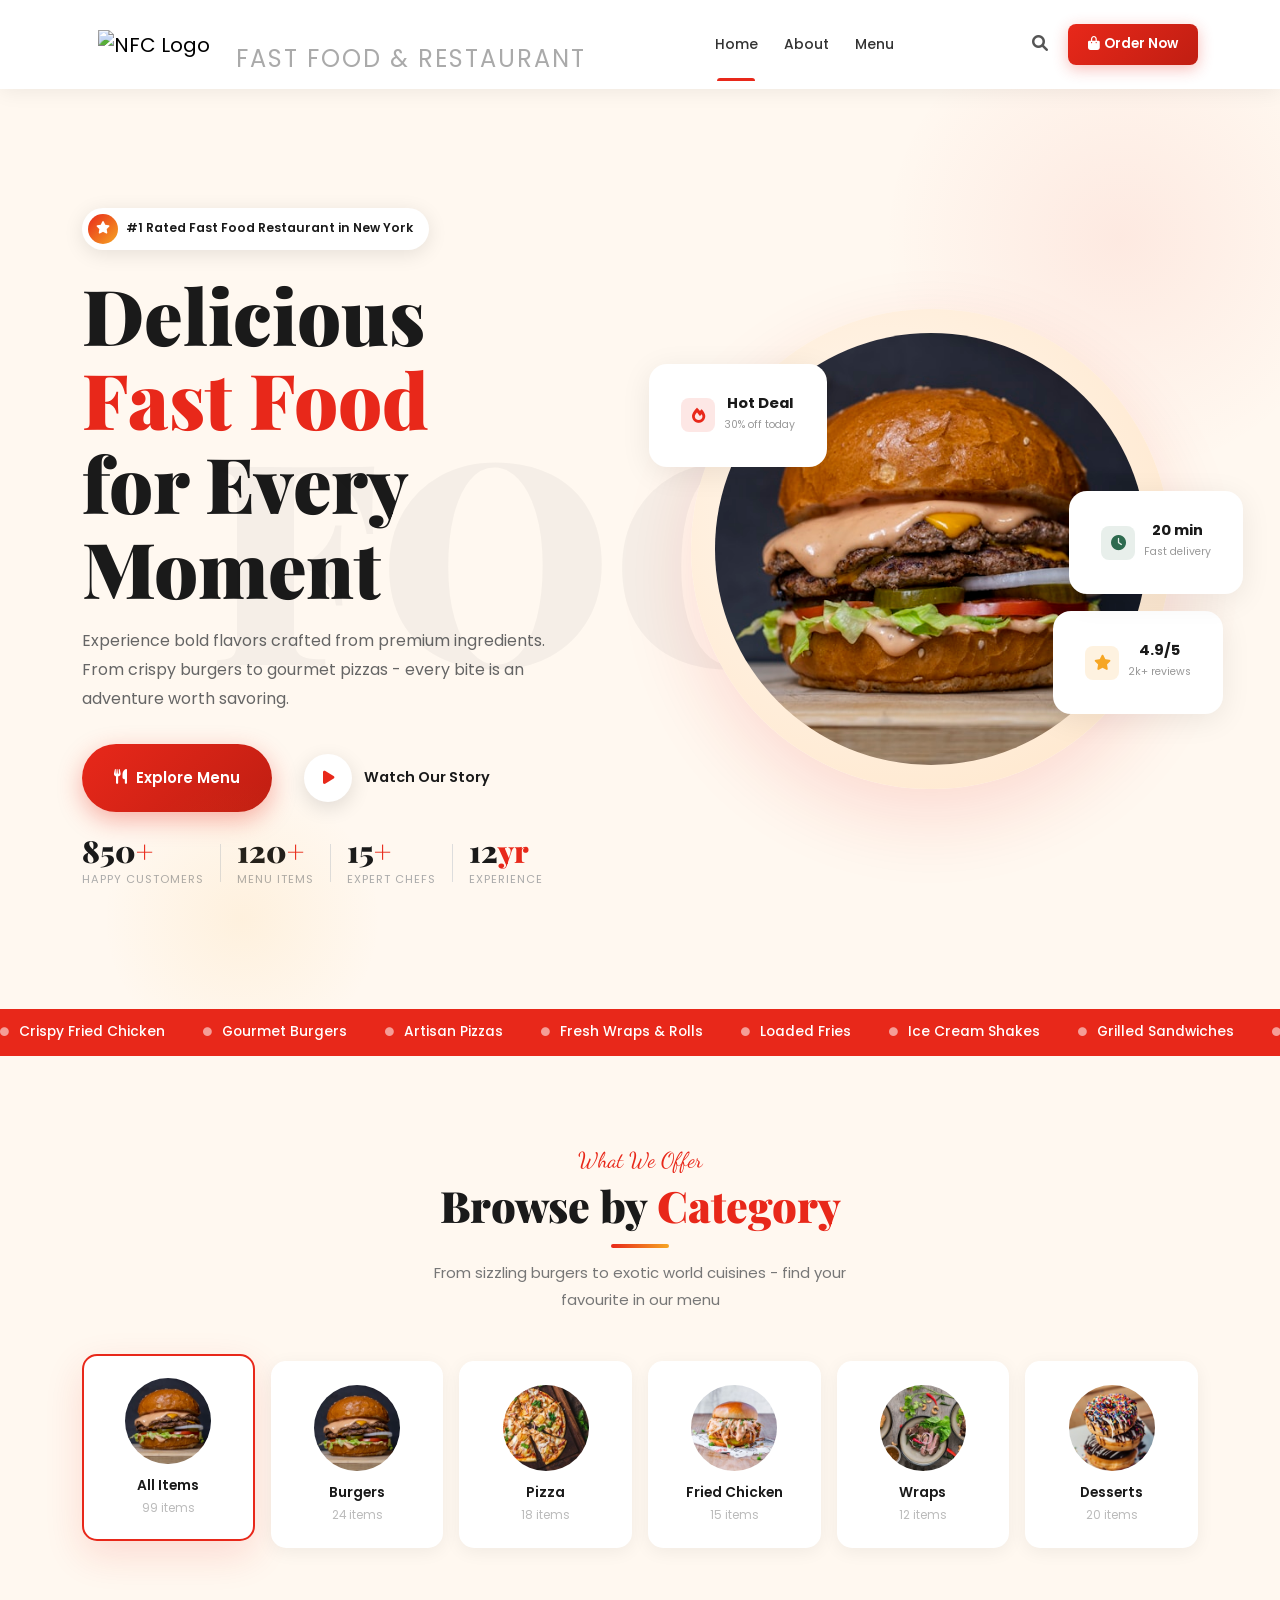
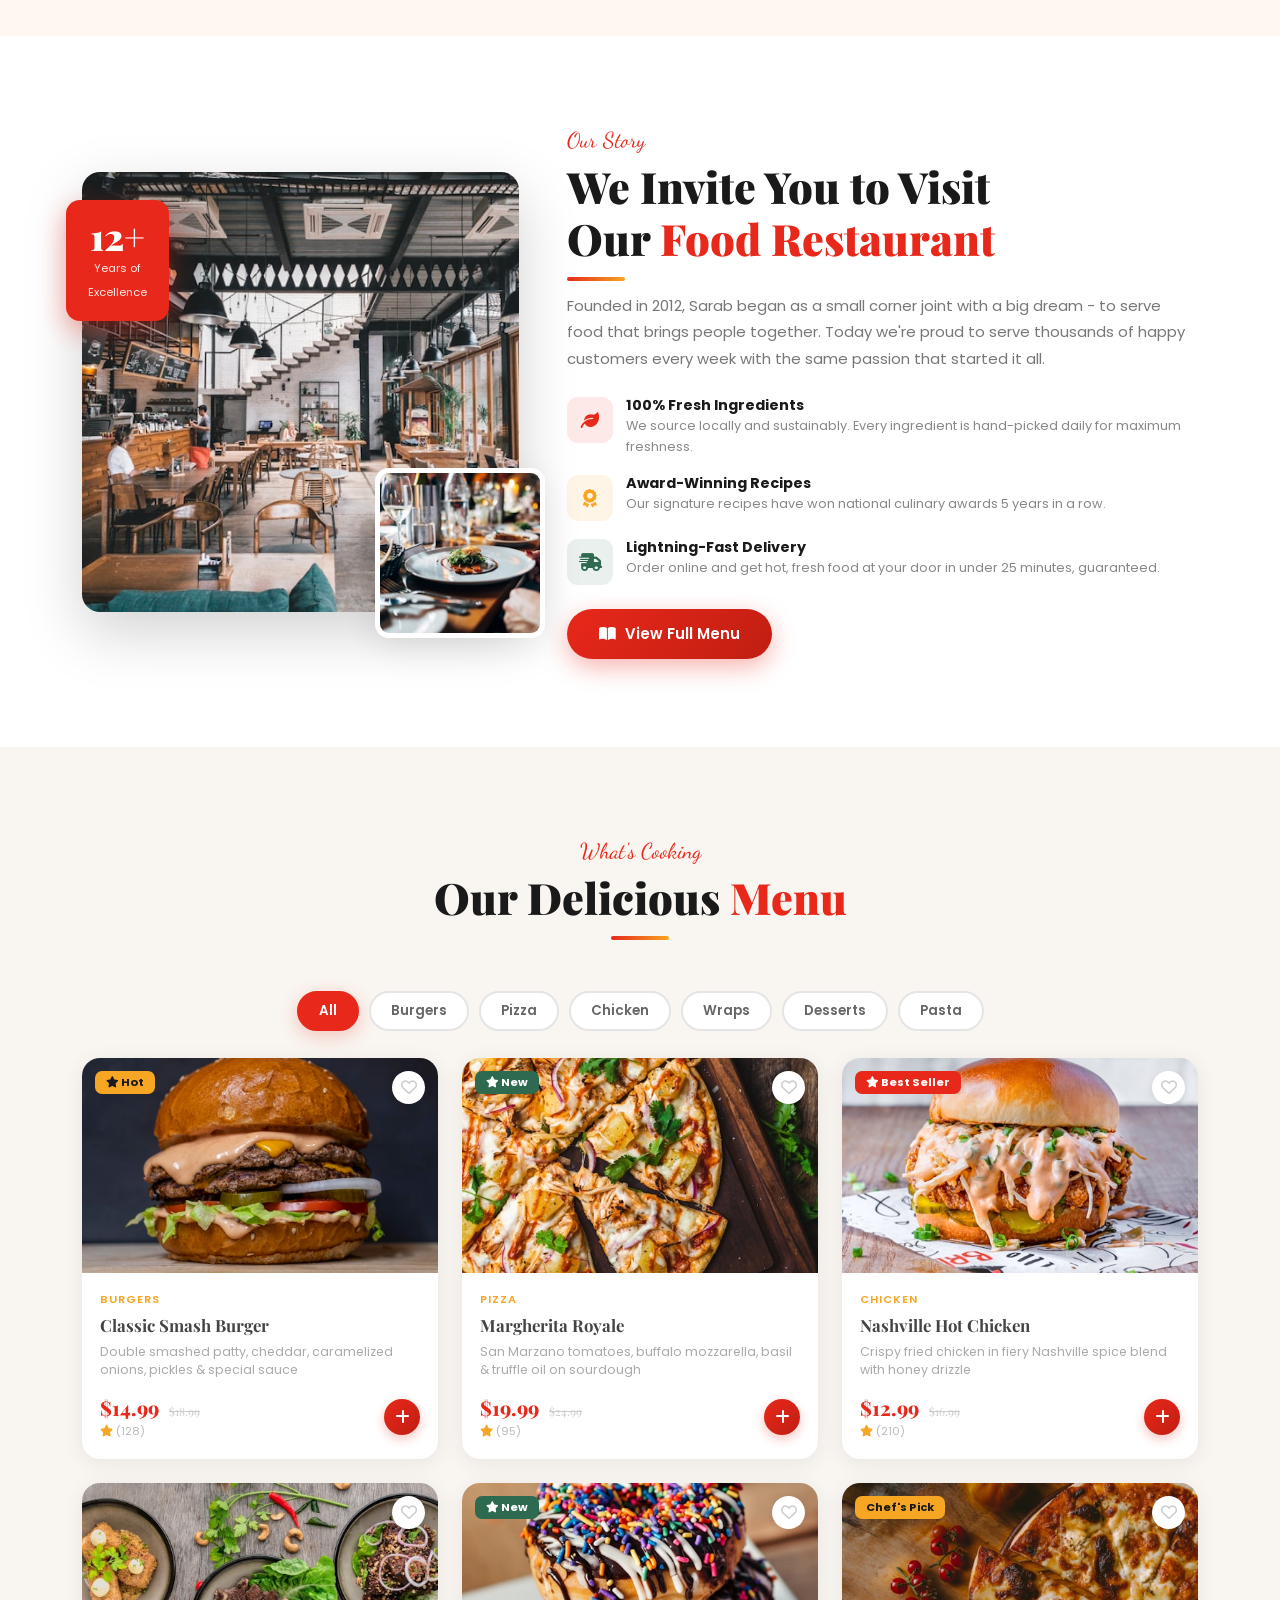
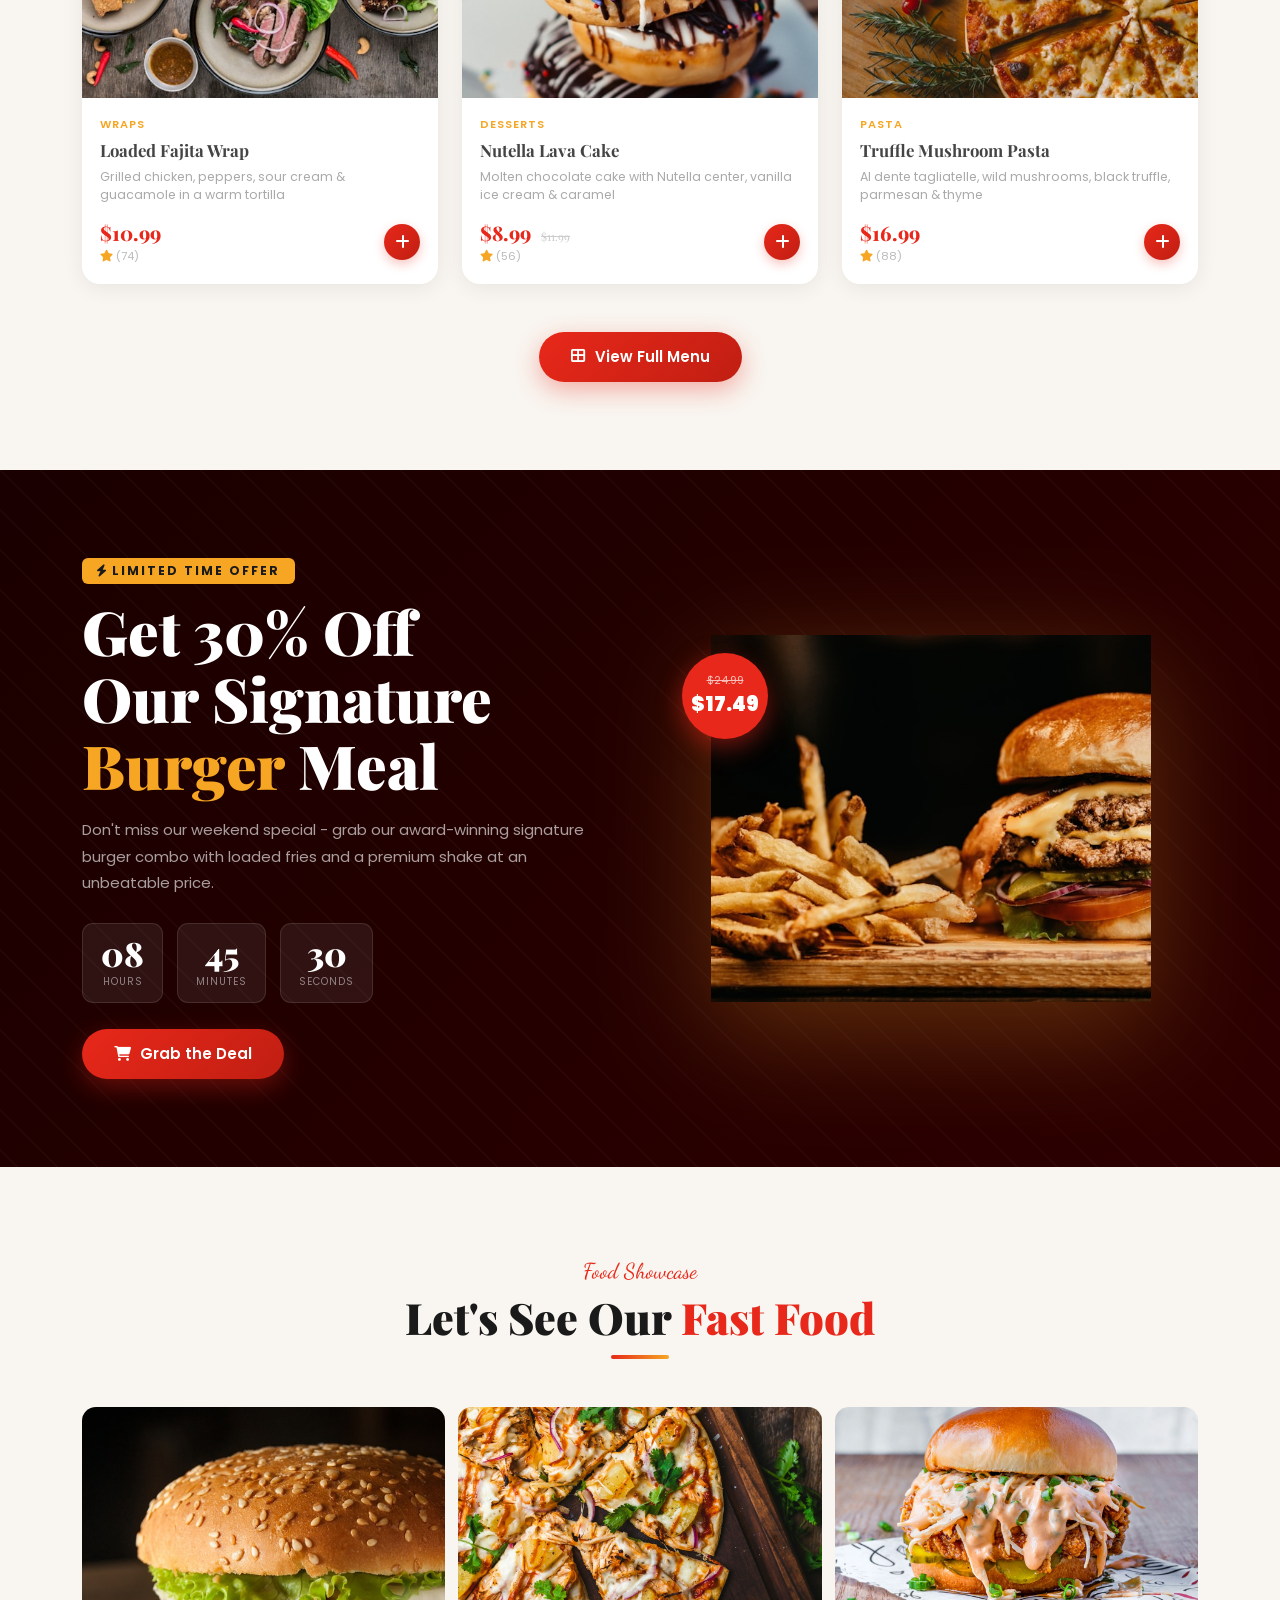
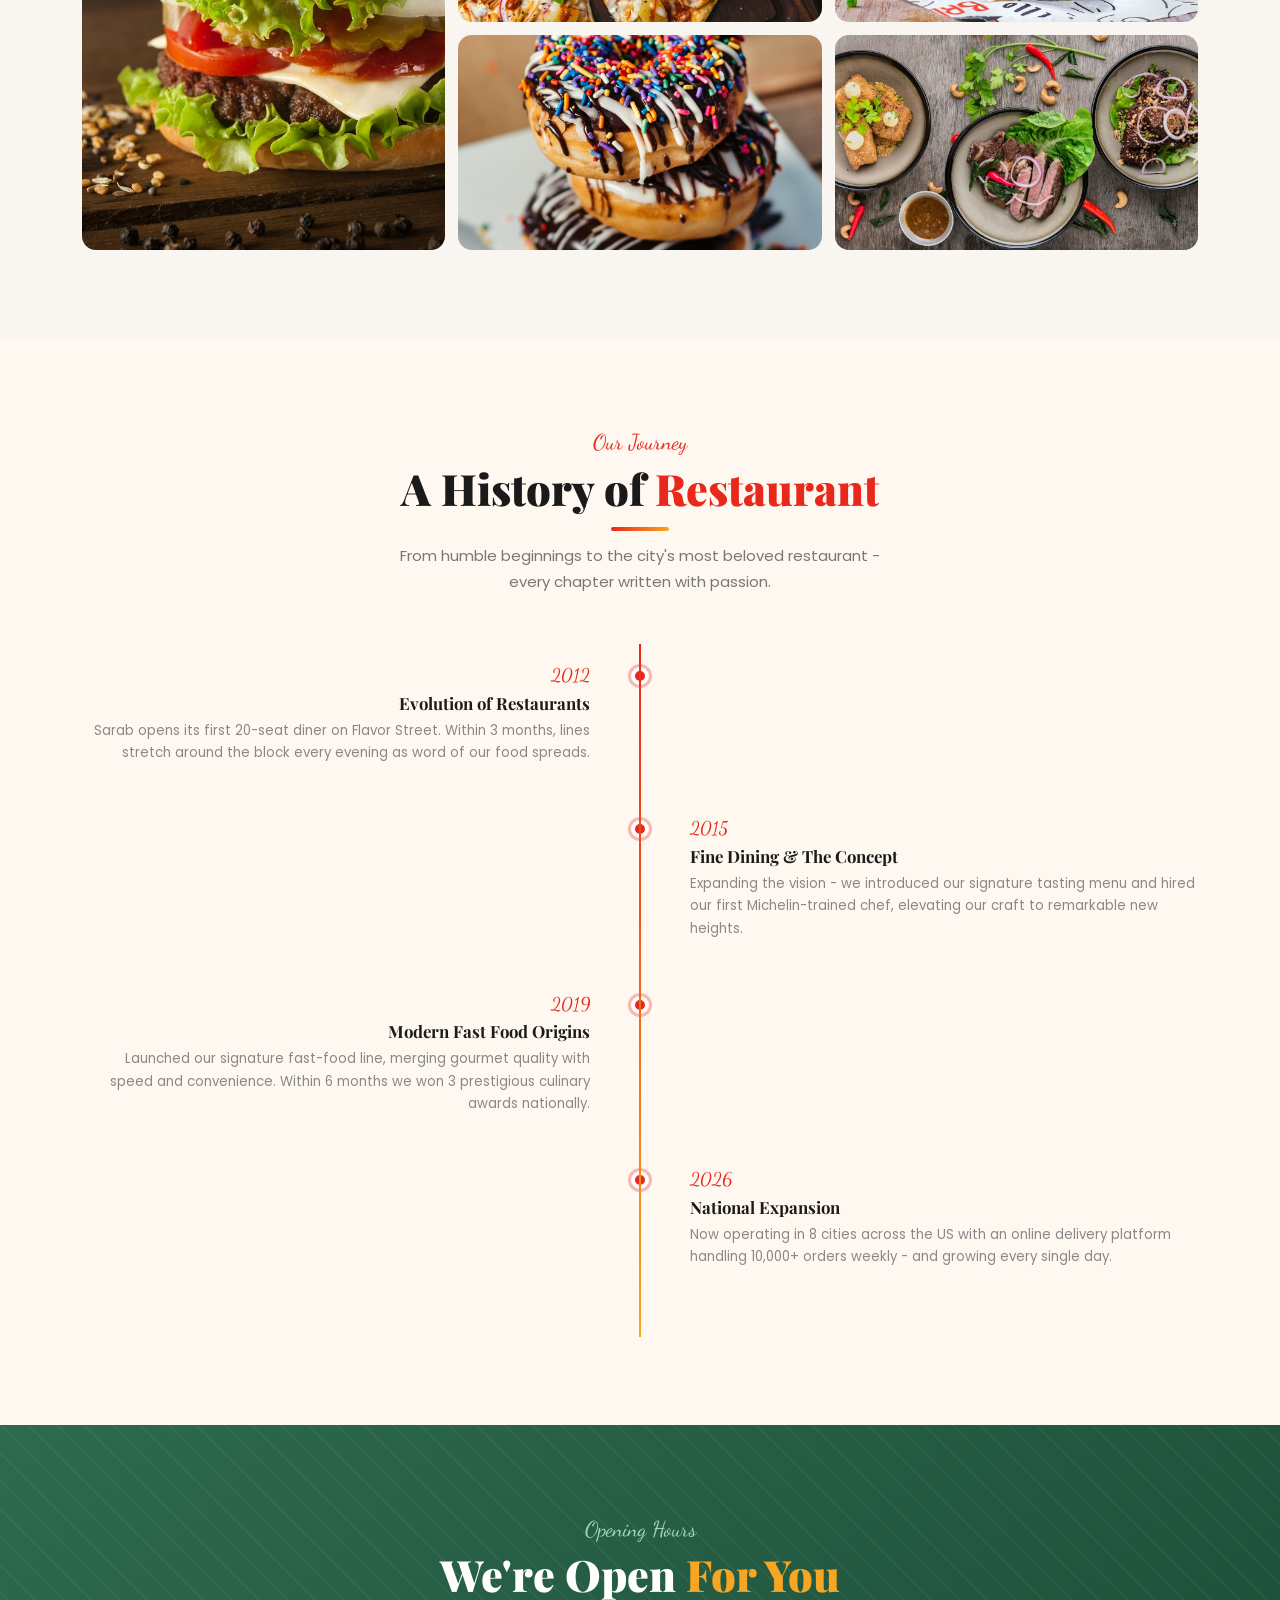
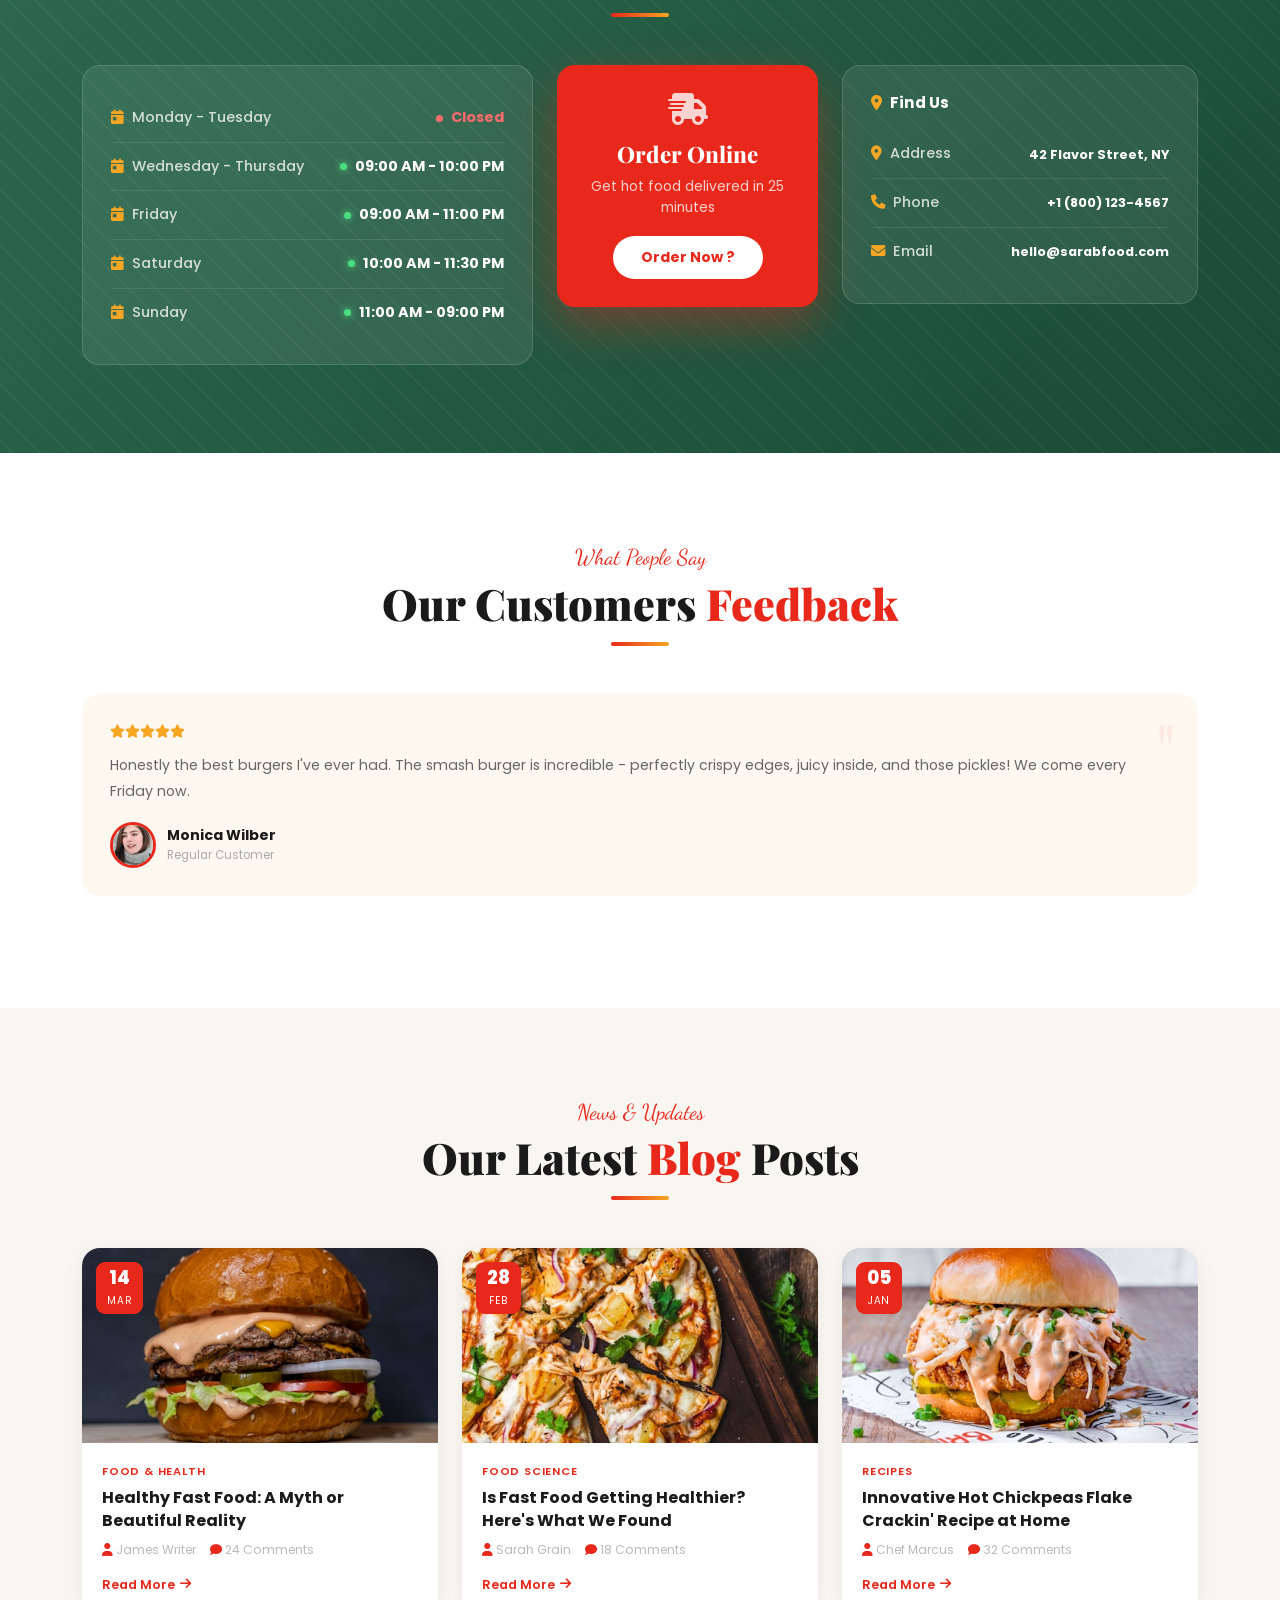
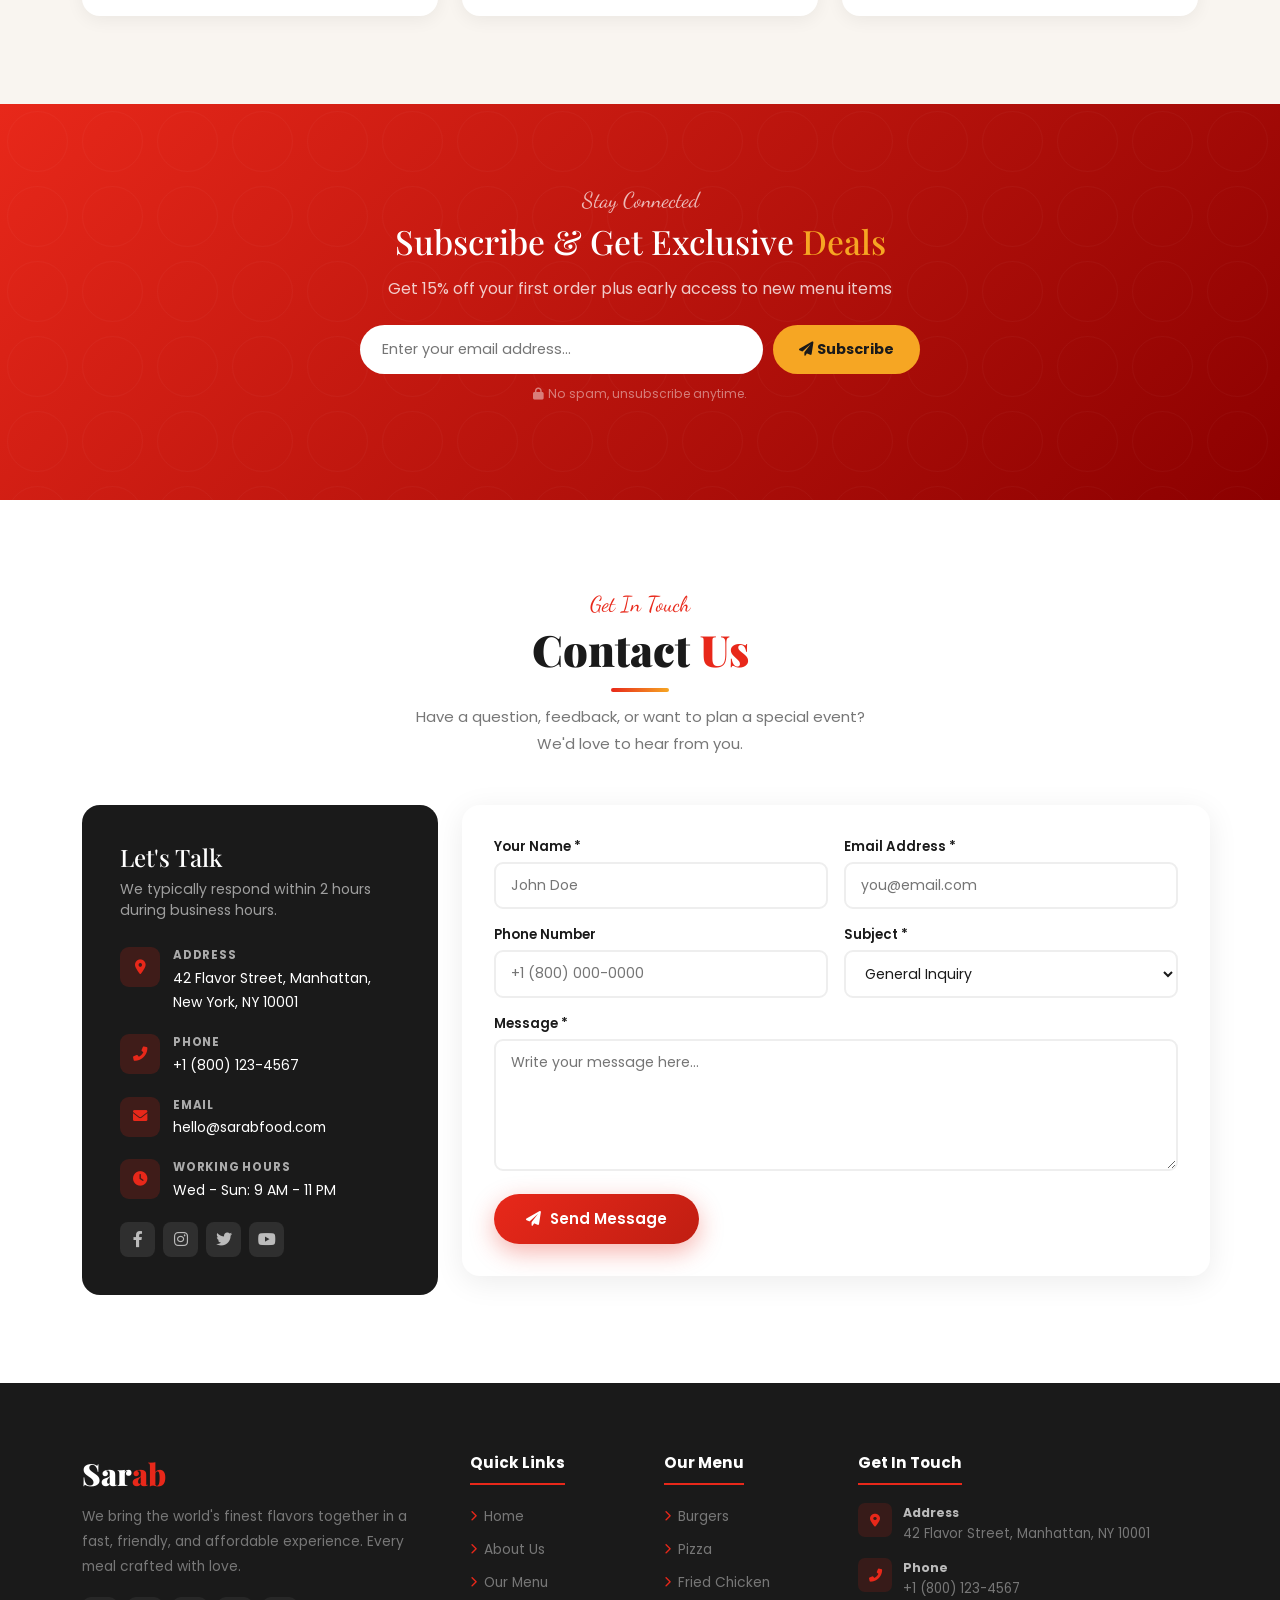
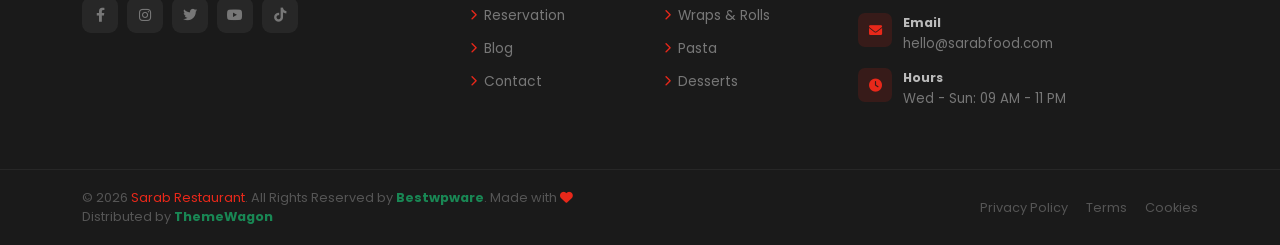
==== commit a6a0fc05: "update navagation bar -put logo -remove not important section" ====
--- a/WEBSITE TEMPLATE/sarab/index.html
+++ b/WEBSITE TEMPLATE/sarab/index.html
@@ -26,54 +26,30 @@
    </head>
    <body>
       <!-- ============================================================
-         TOP BAR
-         ============================================================ -->
-      <div id="topbar">
-         <div class="container">
-            <div class="d-flex justify-content-between align-items-center flex-wrap gap-2">
-               <div class="top-contact d-flex flex-wrap">
-                  <span><i class="fas fa-phone-alt"></i>+1 (800) 123-4567</span>
-                  <span><i class="fas fa-envelope"></i>hello@sarabfood.com</span>
-                  <span><i class="fas fa-map-marker-alt"></i>42 Flavor Street, NY</span>
-               </div>
-               <div class="d-flex align-items-center gap-3">
-                  <span class="ttag"><i class="fas fa-fire me-1"></i>Free Delivery Today!</span>
-                  <div class="tsoc">
-                     <a href="#"><i class="fab fa-facebook-f"></i></a>
-                     <a href="#"><i class="fab fa-instagram"></i></a>
-                     <a href="#"><i class="fab fa-tiktok"></i></a>
-                     <a href="#"><i class="fab fa-youtube"></i></a>
-                  </div>
-               </div>
-            </div>
-         </div>
-      </div>
-      <!-- ============================================================
          NAVBAR
          ============================================================ -->
       <nav class="navbar navbar-expand-lg" id="nav">
          <div class="container">
             <a class="navbar-brand" href="#">
                <div class="blogo">
-                  <div class="bico"><i class="fas fa-utensils"></i></div>
+                  <div class="logo">
+    <img src="logo.png" alt="NFC Logo"style="width:120px;height:120px;">
+</div>
                   <div>
-                     <div class="bname">Sar<span>ab</span></div>
+				  <a class="navbar-brand" href="#">
+</a>
                      <div class="bsub">Fast Food & Restaurant</div>
                   </div>
                </div>
             </a>
             <button class="navbar-toggler border-0" type="button" data-bs-toggle="collapse" data-bs-target="#navmenu">
-            <i class="fas fa-bars" style="color:var(--primary);font-size:1.35rem;"></i>
+            <i class="fas fa-bars" style="color:var(--primary);font-size:1.50rem;"></i>
             </button>
             <div class="collapse navbar-collapse" id="navmenu">
                <ul class="navbar-nav mx-auto">
                   <li class="nav-item"><a class="nav-link active" href="#hero">Home</a></li>
                   <li class="nav-item"><a class="nav-link" href="#about">About</a></li>
                   <li class="nav-item"><a class="nav-link" href="#menu">Menu</a></li>
-                  <li class="nav-item"><a class="nav-link" href="#chefs">Chefs</a></li>
-                  <li class="nav-item"><a class="nav-link" href="#reservation">Reservation</a></li>
-                  <li class="nav-item"><a class="nav-link" href="#testimonials">Reviews</a></li>
-                  <li class="nav-item"><a class="nav-link" href="#contact-section">Contact</a></li>
                </ul>
                <div class="d-flex align-items-center gap-1">
                   <!-- FIX 1: Search button -->
@@ -714,73 +690,6 @@
          </div>
       </section>
 	  
-	  
-      <!-- CHEFS -->
-      <section id="chefs">
-         <div class="container">
-            <div class="text-center mb-5" data-aos="fade-up">
-               <span class="slbl">The Culinary Team</span>
-               <h2 class="stitle">Meet Our Expert <span>Chefs</span></h2>
-               <div class="sline"></div>
-            </div>
-            <div class="row g-4">
-               <div class="col-sm-6 col-lg-3" data-aos="fade-up" data-aos-delay="0">
-                  <div class="chcard">
-                     <div class="chimg">
-                        <img src="img/chefs/1.jpg" alt=""/>
-                        <div class="chsoc"><a href="#"><i class="fab fa-instagram"></i></a><a href="#"><i class="fab fa-facebook-f"></i></a><a href="#"><i class="fab fa-twitter"></i></a></div>
-                     </div>
-                     <div class="chbody">
-                        <div class="chnm">Alice Mortal</div>
-                        <div class="chrole">Head Chef</div>
-                        <div class="chexp">12 years experience</div>
-                     </div>
-                  </div>
-               </div>
-               <div class="col-sm-6 col-lg-3" data-aos="fade-up" data-aos-delay="80">
-                  <div class="chcard">
-                     <div class="chimg">
-                        <img src="img/chefs/2.jpg" alt=""/>
-                        <div class="chsoc"><a href="#"><i class="fab fa-instagram"></i></a><a href="#"><i class="fab fa-facebook-f"></i></a><a href="#"><i class="fab fa-twitter"></i></a></div>
-                     </div>
-                     <div class="chbody">
-                        <div class="chnm">Michael Corn</div>
-                        <div class="chrole">Grill Master</div>
-                        <div class="chexp">8 years experience</div>
-                     </div>
-                  </div>
-               </div>
-               <div class="col-sm-6 col-lg-3" data-aos="fade-up" data-aos-delay="160">
-                  <div class="chcard">
-                     <div class="chimg">
-                        <img src="img/chefs/3.jpg" alt=""/>
-                        <div class="chsoc"><a href="#"><i class="fab fa-instagram"></i></a><a href="#"><i class="fab fa-facebook-f"></i></a><a href="#"><i class="fab fa-twitter"></i></a></div>
-                     </div>
-                     <div class="chbody">
-                        <div class="chnm">Faz Chowdel</div>
-                        <div class="chrole">Pastry Chef</div>
-                        <div class="chexp">10 years experience</div>
-                     </div>
-                  </div>
-               </div>
-               <div class="col-sm-6 col-lg-3" data-aos="fade-up" data-aos-delay="240">
-                  <div class="chcard">
-                     <div class="chimg">
-                        <img src="img/chefs/4.jpg" alt=""/>
-                        <div class="chsoc"><a href="#"><i class="fab fa-instagram"></i></a><a href="#"><i class="fab fa-facebook-f"></i></a><a href="#"><i class="fab fa-twitter"></i></a></div>
-                     </div>
-                     <div class="chbody">
-                        <div class="chnm">William Latnum</div>
-                        <div class="chrole">Pizza Artisan</div>
-                        <div class="chexp">9 years experience</div>
-                     </div>
-                  </div>
-               </div>
-            </div>
-         </div>
-      </section>
-	  
-	  
       <!-- HOURS -->
       <section id="hours">
          <div class="hrsbg"></div>
@@ -919,87 +828,6 @@
                   </div>
                </div>
                <div class="swiper-pagination mt-4" style="position:static;"></div>
-            </div>
-         </div>
-      </section>
-	  
-      <!-- RESERVATION FORM -->
-      <section id="reservation">
-         <div class="container">
-            <div class="text-center mb-5" data-aos="fade-up">
-               <span class="slbl">Book a Table</span>
-               <h2 class="stitle">Make a <span>Reservation</span></h2>
-               <div class="sline"></div>
-               <p class="sdesc mx-auto" style="max-width:480px;">Reserve your table for a memorable dining experience. We recommend booking 24 hours in advance for weekend evenings.</p>
-            </div>
-            <div class="row g-4 align-items-start">
-               <div class="col-lg-4" data-aos="fade-right">
-                  <div style="background:var(--dark);border-radius:18px;padding:36px;">
-                     <h4 style="color:#fff;font-size:1.3rem;margin-bottom:8px;">Contact Info</h4>
-                     <p style="color:rgba(255,255,255,.55);font-size:.85rem;margin-bottom:26px;">We're happy to help you plan the perfect dining experience.</p>
-                     <div class="d-flex flex-column gap-3">
-                        <div class="d-flex align-items-center gap-3">
-                           <div style="width:46px;height:46px;border-radius:11px;background:rgba(232,40,26,.2);display:flex;align-items:center;justify-content:center;color:var(--primary);font-size:1.1rem;flex-shrink:0;"><i class="fas fa-clock"></i></div>
-                           <div><strong style="display:block;color:#ccc;font-size:.78rem;text-transform:uppercase;letter-spacing:.8px;">Opening Hours</strong><span style="color:#fff;font-size:.87rem;">Wed - Sun, 9 AM - 11 PM</span></div>
-                        </div>
-                        <div class="d-flex align-items-center gap-3">
-                           <div style="width:46px;height:46px;border-radius:11px;background:rgba(232,40,26,.2);display:flex;align-items:center;justify-content:center;color:var(--primary);font-size:1.1rem;flex-shrink:0;"><i class="fas fa-phone-alt"></i></div>
-                           <div><strong style="display:block;color:#ccc;font-size:.78rem;text-transform:uppercase;letter-spacing:.8px;">Call for Booking</strong><span style="color:#fff;font-size:.87rem;">+1 (800) 123-4567</span></div>
-                        </div>
-                        <div class="d-flex align-items-center gap-3">
-                           <div style="width:46px;height:46px;border-radius:11px;background:rgba(232,40,26,.2);display:flex;align-items:center;justify-content:center;color:var(--primary);font-size:1.1rem;flex-shrink:0;"><i class="fas fa-users"></i></div>
-                           <div><strong style="display:block;color:#ccc;font-size:.78rem;text-transform:uppercase;letter-spacing:.8px;">Group Dining</strong><span style="color:#fff;font-size:.87rem;">Special menus for 10+ guests</span></div>
-                        </div>
-                        <div class="d-flex align-items-center gap-3">
-                           <div style="width:46px;height:46px;border-radius:11px;background:rgba(232,40,26,.2);display:flex;align-items:center;justify-content:center;color:var(--primary);font-size:1.1rem;flex-shrink:0;"><i class="fas fa-map-marker-alt"></i></div>
-                           <div><strong style="display:block;color:#ccc;font-size:.78rem;text-transform:uppercase;letter-spacing:.8px;">Location</strong><span style="color:#fff;font-size:.87rem;">42 Flavor Street, NY</span></div>
-                        </div>
-                     </div>
-                  </div>
-               </div>
-               <div class="col-lg-8" data-aos="fade-left">
-                  <div class="fcard">
-                     <div class="row g-3">
-                        <div class="col-sm-6"><label class="flbl">Full Name *</label><input type="text" class="fctrl" placeholder="John Doe"/></div>
-                        <div class="col-sm-6"><label class="flbl">Phone Number *</label><input type="tel" class="fctrl" placeholder="+1 (800) 000-0000"/></div>
-                        <div class="col-sm-6"><label class="flbl">Email Address *</label><input type="email" class="fctrl" placeholder="you@email.com"/></div>
-                        <div class="col-sm-6">
-                           <label class="flbl">Number of Guests *</label>
-                           <select class="fctrl">
-                              <option>1 Person</option>
-                              <option>2 People</option>
-                              <option>3 - 4 People</option>
-                              <option>5 - 6 People</option>
-                              <option>7 -10 People</option>
-                              <option>10+ People</option>
-                           </select>
-                        </div>
-                        <div class="col-sm-6"><label class="flbl">Date *</label><input type="date" class="fctrl"/></div>
-                        <div class="col-sm-6">
-                           <label class="flbl">Time *</label>
-                           <select class="fctrl">
-                              <option>09:00 AM</option>
-                              <option>10:00 AM</option>
-                              <option>11:00 AM</option>
-                              <option>12:00 PM</option>
-                              <option>01:00 PM</option>
-                              <option>02:00 PM</option>
-                              <option>06:00 PM</option>
-                              <option>07:00 PM</option>
-                              <option>08:00 PM</option>
-                              <option>09:00 PM</option>
-                              <option>10:00 PM</option>
-                           </select>
-                        </div>
-                        <div class="col-12"><label class="flbl">Special Requests</label><textarea class="fctrl" rows="3" placeholder="Allergies, dietary needs, special occasions..."></textarea></div>
-                        <div class="col-12"><button class="btn-red w-100 justify-content-center" id="resBtn"><i class="fas fa-calendar-check"></i>Confirm Reservation</button></div>
-                     </div>
-                     <div class="sucmsg" id="resOk">
-                        <i class="fas fa-check-circle"></i>
-                        <p>Table reserved! We'll confirm via email shortly.</p>
-                     </div>
-                  </div>
-               </div>
             </div>
          </div>
       </section>
--- a/WEBSITE TEMPLATE/sarab/css/style.css
+++ b/WEBSITE TEMPLATE/sarab/css/style.css
@@ -126,7 +126,7 @@
   color: var(--primary);
 }
 .bsub {
-  font-size: 0.62rem;
+  font-size: 1.50rem;
   text-transform: uppercase;
   letter-spacing: 2px;
   color: #aaa;
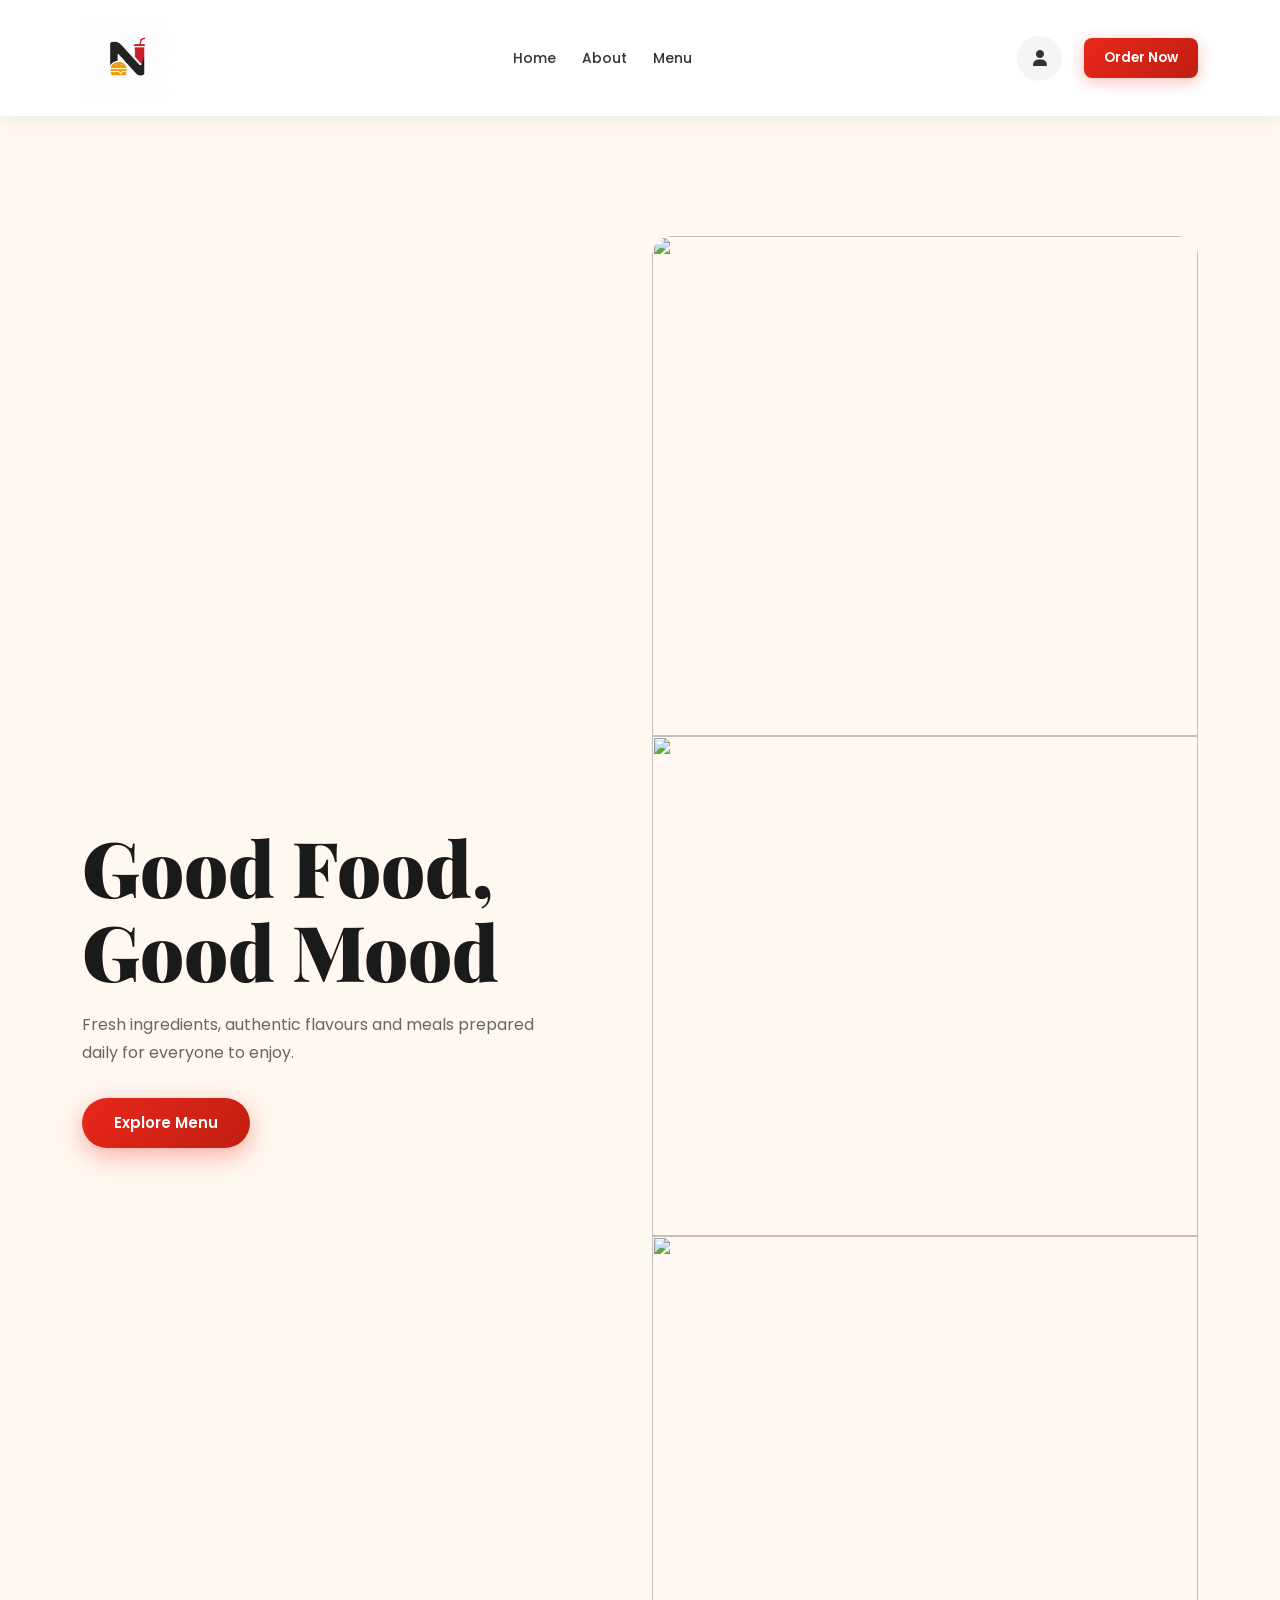
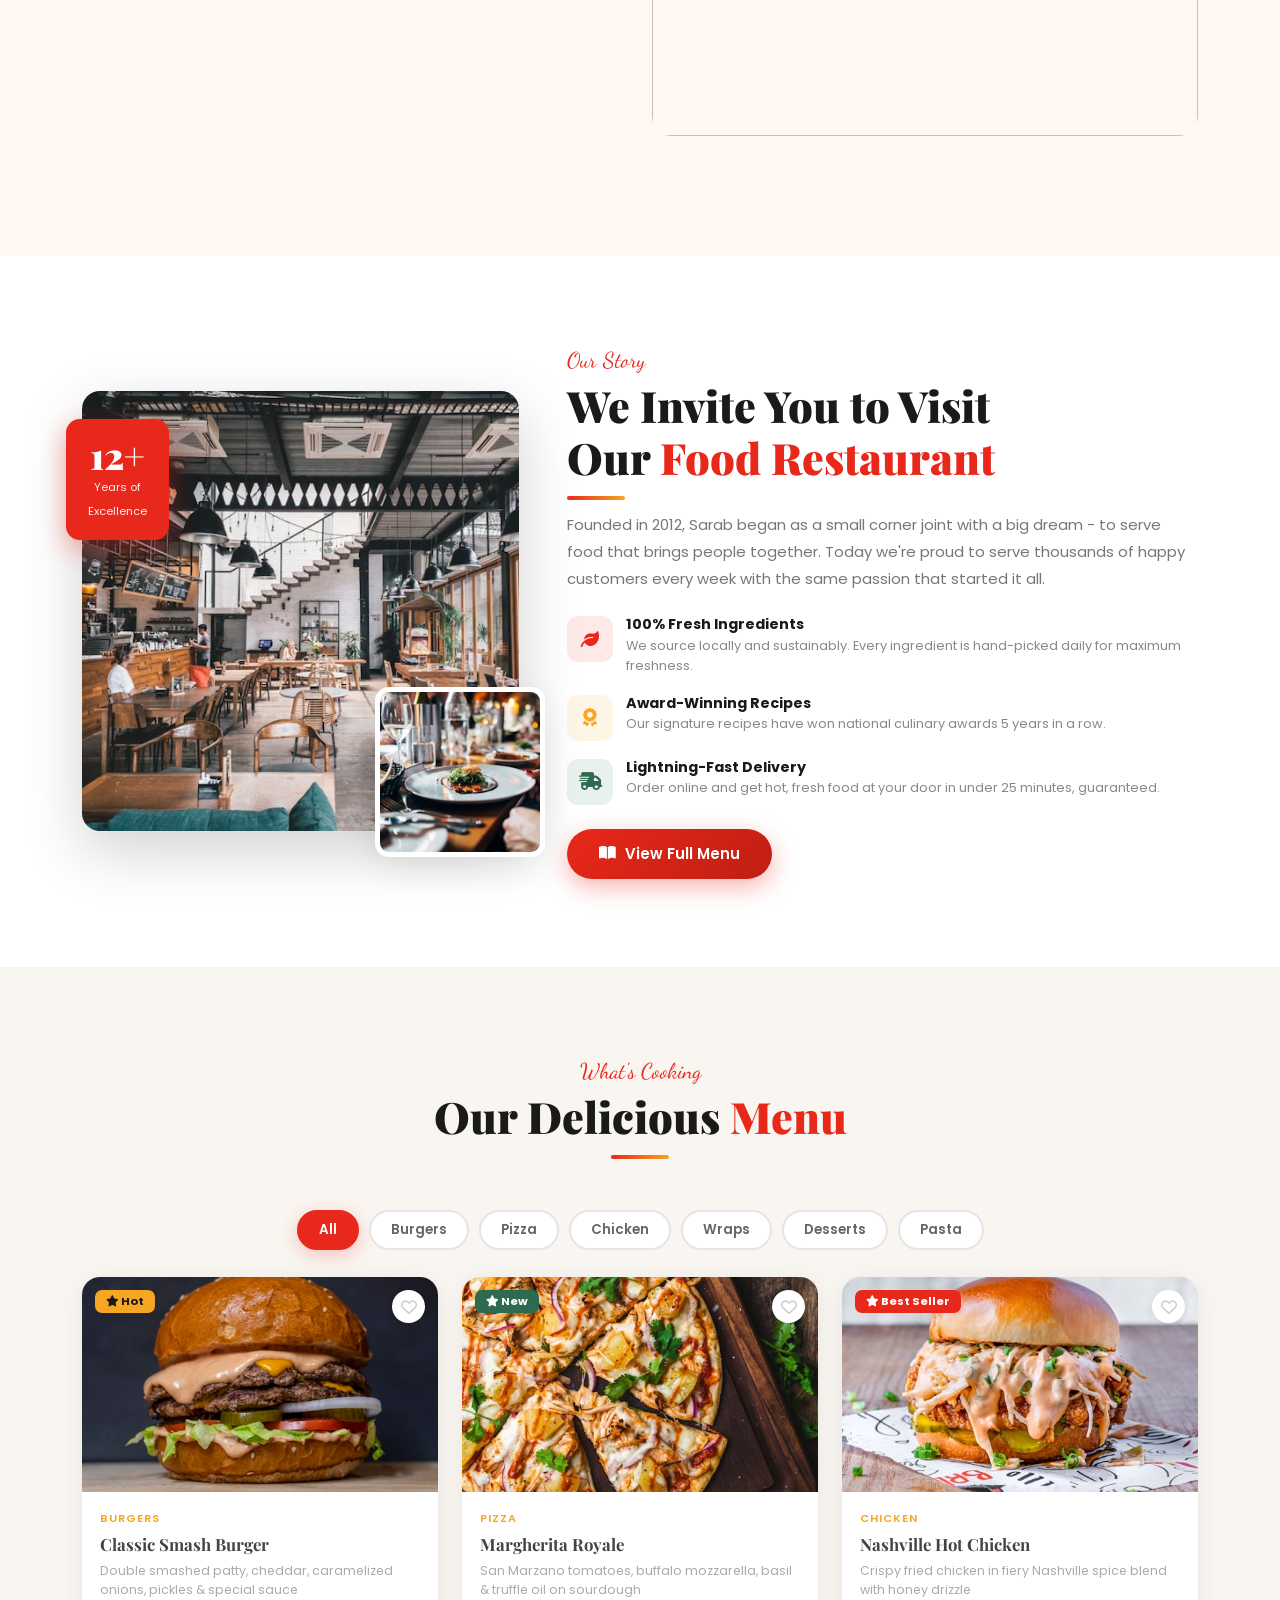
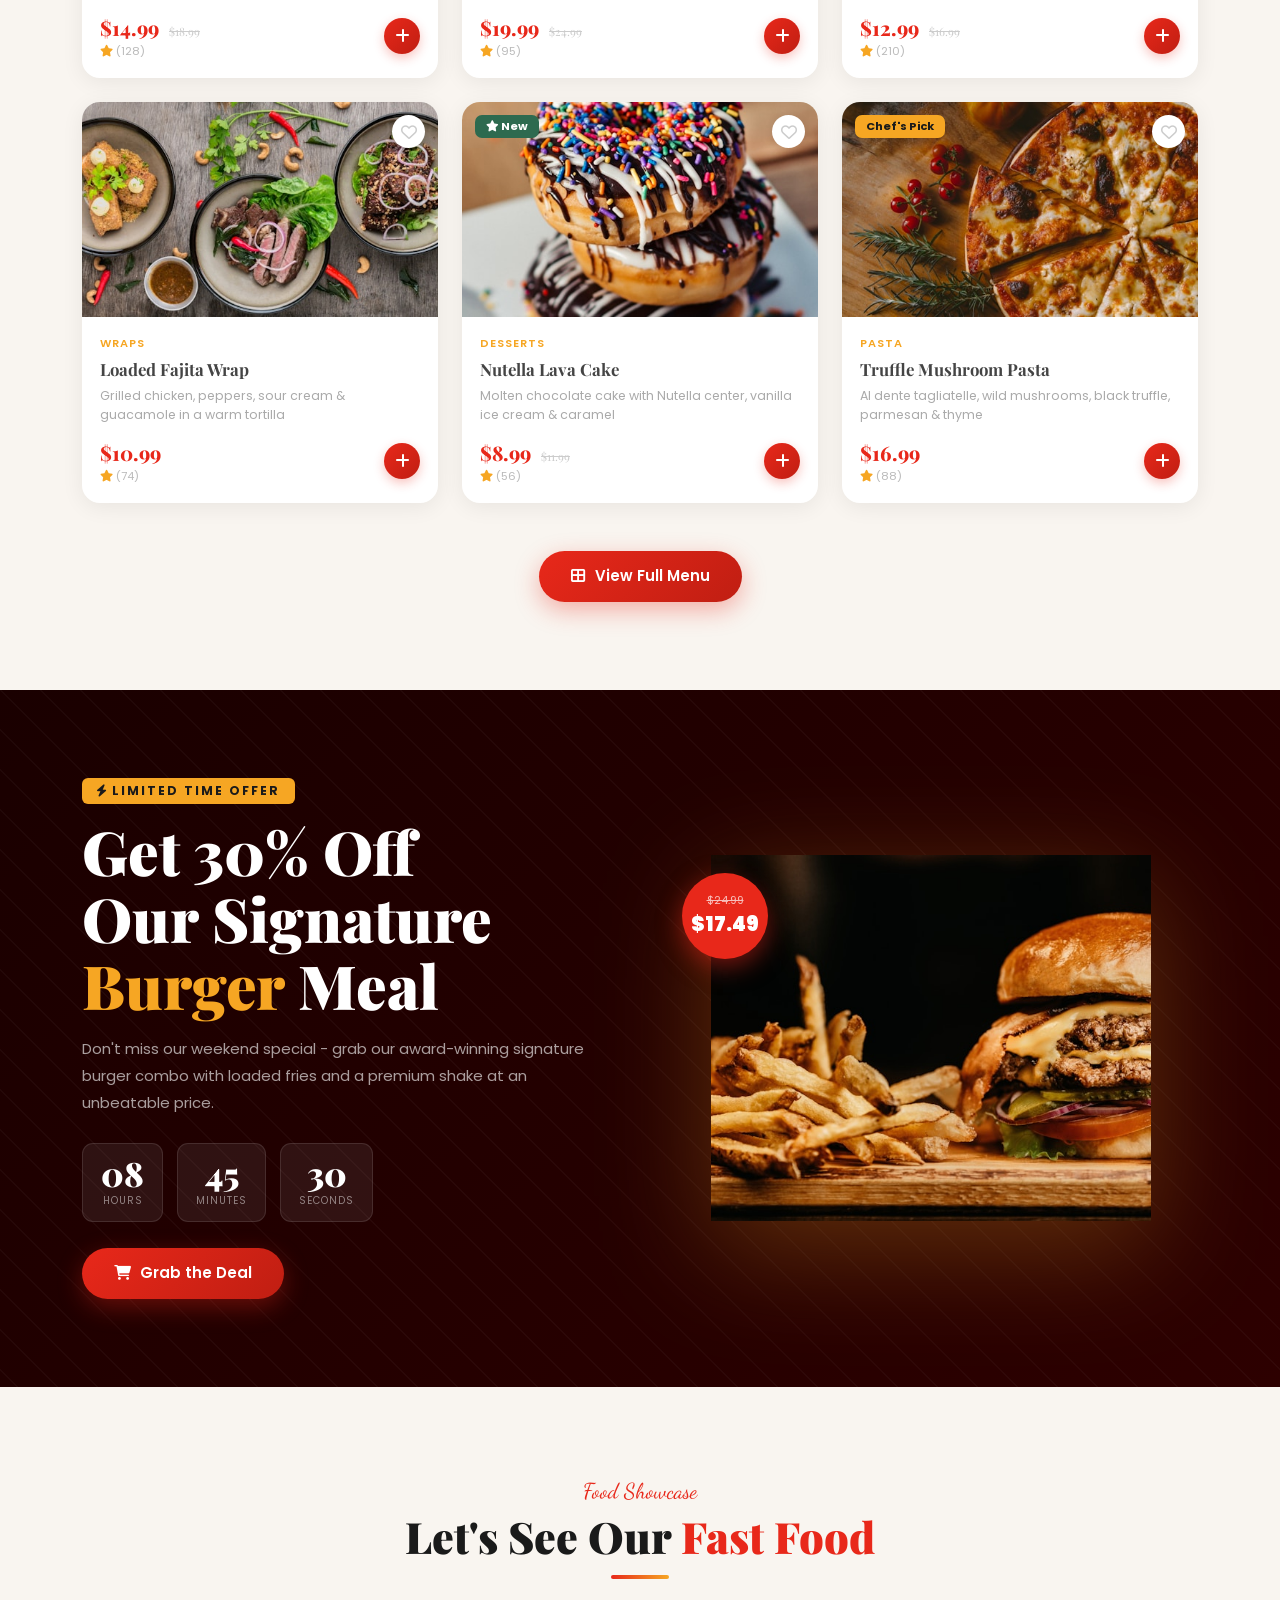
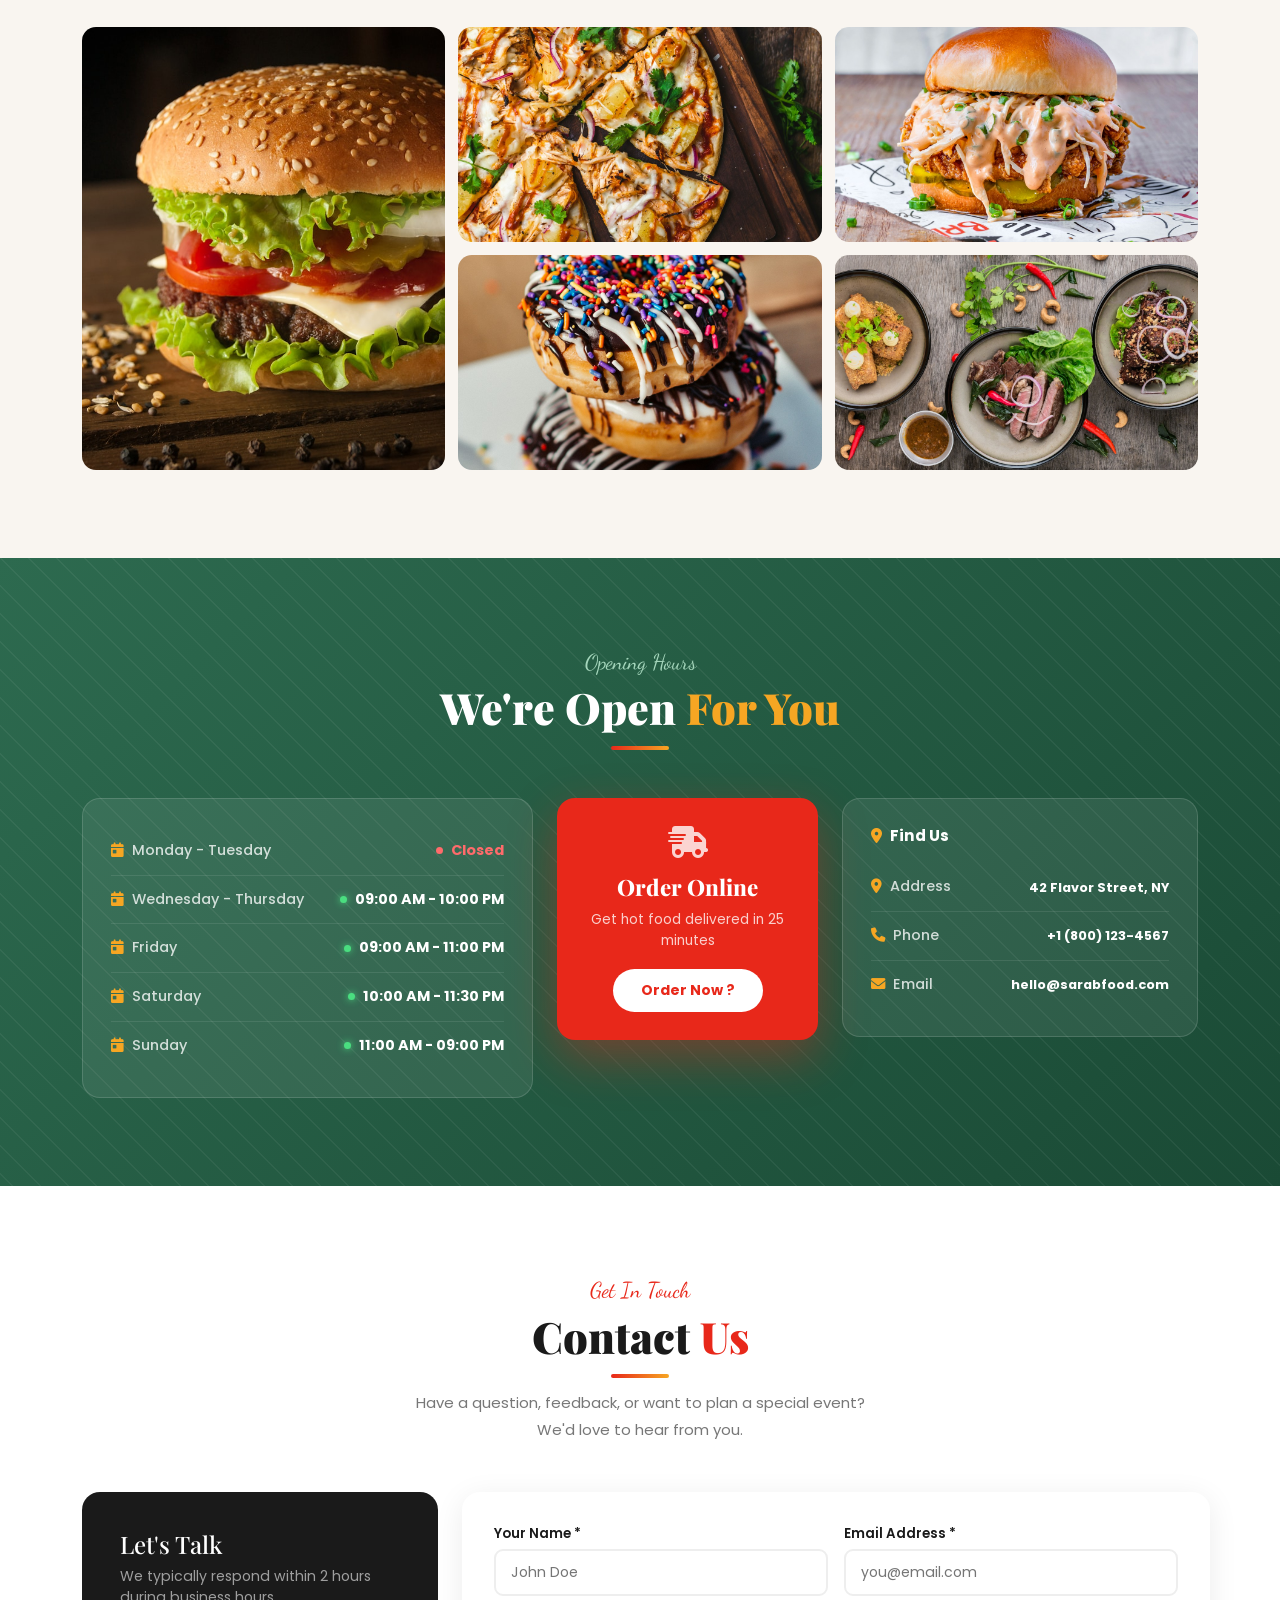
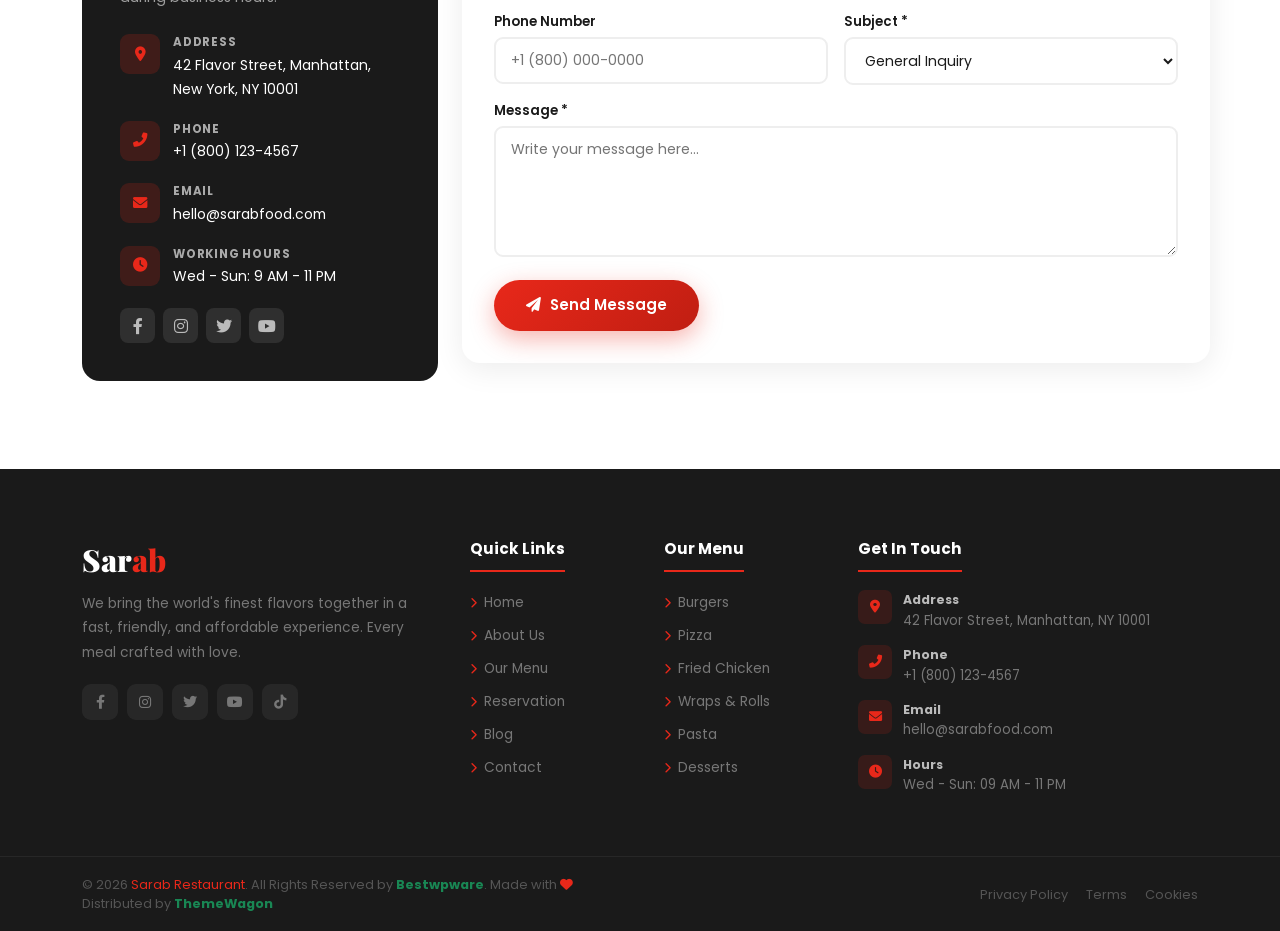
==== commit 70cbf11d: "UPDATE HOMEPAGE AND CSS PUT SLIDER" ====
--- a/WEBSITE TEMPLATE/sarab/index.html
+++ b/WEBSITE TEMPLATE/sarab/index.html
@@ -25,40 +25,51 @@
       <link rel="stylesheet" href="css/style.css" />
    </head>
    <body>
-      <!-- ============================================================
-         NAVBAR
-         ============================================================ -->
-      <nav class="navbar navbar-expand-lg" id="nav">
-         <div class="container">
-            <a class="navbar-brand" href="#">
-               <div class="blogo">
-                  <div class="logo">
-    <img src="logo.png" alt="NFC Logo"style="width:120px;height:120px;">
-</div>
-                  <div>
-				  <a class="navbar-brand" href="#">
-</a>
-                     <div class="bsub">Fast Food & Restaurant</div>
-                  </div>
-               </div>
-            </a>
-            <button class="navbar-toggler border-0" type="button" data-bs-toggle="collapse" data-bs-target="#navmenu">
-            <i class="fas fa-bars" style="color:var(--primary);font-size:1.50rem;"></i>
-            </button>
-            <div class="collapse navbar-collapse" id="navmenu">
-               <ul class="navbar-nav mx-auto">
-                  <li class="nav-item"><a class="nav-link active" href="#hero">Home</a></li>
-                  <li class="nav-item"><a class="nav-link" href="#about">About</a></li>
-                  <li class="nav-item"><a class="nav-link" href="#menu">Menu</a></li>
-               </ul>
-               <div class="d-flex align-items-center gap-1">
-                  <!-- FIX 1: Search button -->
-                  <button id="navSearchBtn" title="Search"><i class="fas fa-search"></i></button>
-                  <a href="#menu" class="nav-link nav-cta"><i class="fas fa-shopping-bag me-1"></i>Order Now</a>
-               </div>
-            </div>
-         </div>
-      </nav>
+     <!-- =========================
+NAVBAR
+========================= -->
+<nav class="navbar navbar-expand-lg" id="nav">
+    <div class="container">
+
+        <a class="navbar-brand" href="#">
+            <img src="logo.png" alt="Logo" class="logo-img">
+        </a>
+
+        <button class="navbar-toggler" data-bs-toggle="collapse" data-bs-target="#navmenu">
+            <i class="fas fa-bars"></i>
+        </button>
+
+        <div class="collapse navbar-collapse" id="navmenu">
+
+            <ul class="navbar-nav mx-auto">
+                <li class="nav-item">
+                    <a class="nav-link active" href="#hero">Home</a>
+                </li>
+
+                <li class="nav-item">
+                    <a class="nav-link" href="#about">About</a>
+                </li>
+
+                <li class="nav-item">
+                    <a class="nav-link" href="#menu">Menu</a>
+                </li>
+            </ul>
+
+            <div class="d-flex align-items-center gap-3">
+
+                <a href="#" class="user-icon">
+                    <i class="fas fa-user"></i>
+                </a>
+
+                <a href="#menu" class="nav-cta">
+                    Order Now
+                </a>
+
+            </div>
+
+        </div>
+    </div>
+</nav>
       <!-- ============================================================
          FIX 1 � SEARCH OVERLAY POPUP
          ============================================================ -->
@@ -109,132 +120,47 @@
          HERO
          ============================================================ -->
       <section id="hero">
-         <div class="hs hs1"></div>
-         <div class="hs hs2"></div>
-         <div class="hbgtxt">FOOD</div>
-         <div class="container">
-            <div class="row align-items-center g-5" style="min-height:88vh;">
-               <div class="col-lg-6">
-                  <div class="hbadge">
-                     <div class="hbi"><i class="fas fa-star"></i></div>
-                     <span>#1 Rated Fast Food Restaurant in New York</span>
-                  </div>
-                  <h1 class="htitle">Delicious <span class="hl">Fast Food</span><br/>for Every Moment</h1>
-                  <p class="hdesc">Experience bold flavors crafted from premium ingredients. From crispy burgers to gourmet pizzas - every bite is an adventure worth savoring.</p>
-                  <div class="d-flex flex-wrap gap-3 mb-2">
-                     <a href="#menu" class="btn-red"><i class="fas fa-utensils"></i>Explore Menu</a>
-                     <!-- FIX 2: Magnific popup video trigger -->
-					 <a href="https://www.youtube.com/watch?v=RXv_uIN6e-Y" class="magnific_popup btn-play popup-youtube">
-						<div class="pico"><i class="fas fa-play"></i></div>
-						<span>Watch Our Story</span>
-					 </a>
-                  </div>
-                  <div class="hstats d-flex gap-3 flex-wrap mt-4">
-                     <div class="hstat"><span class="snum">850<em>+</em></span><small>Happy Customers</small></div>
-                     <div class="sdiv"></div>
-                     <div class="hstat"><span class="snum">120<em>+</em></span><small>Menu Items</small></div>
-                     <div class="sdiv"></div>
-                     <div class="hstat"><span class="snum">15<em>+</em></span><small>Expert Chefs</small></div>
-                     <div class="sdiv"></div>
-                     <div class="hstat"><span class="snum">12<em>yr</em></span><small>Experience</small></div>
-                  </div>
-               </div>
-               <div class="col-lg-6">
-                  <div style="position:relative;text-align:center;">
-                     <div class="hcircle">
-                        <img src="img/banner-img.jpg" alt="Burger"/>
-                     </div>
-                     <div class="fcard fc1">
-                        <div class="fcoi r"><i class="fas fa-fire"></i></div>
-                        <div><span class="fcnum">Hot Deal</span><span class="fcsm">30% off today</span></div>
-                     </div>
-                     <div class="fcard fc2">
-                        <div class="fcoi y"><i class="fas fa-star"></i></div>
-                        <div><span class="fcnum">4.9/5</span><span class="fcsm">2k+ reviews</span></div>
-                     </div>
-                     <div class="fcard fc3">
-                        <div class="fcoi g"><i class="fas fa-clock"></i></div>
-                        <div><span class="fcnum">20 min</span><span class="fcsm">Fast delivery</span></div>
-                     </div>
-                  </div>
-               </div>
-            </div>
-         </div>
-      </section>
-      <!-- MARQUEE -->
-      <div class="mqsec">
-         <div class="mqtrack">
-            <div class="mqitem"><i class="fas fa-circle"></i>Crispy Fried Chicken</div>
-            <div class="mqitem"><i class="fas fa-circle"></i>Gourmet Burgers</div>
-            <div class="mqitem"><i class="fas fa-circle"></i>Artisan Pizzas</div>
-            <div class="mqitem"><i class="fas fa-circle"></i>Fresh Wraps &amp; Rolls</div>
-            <div class="mqitem"><i class="fas fa-circle"></i>Loaded Fries</div>
-            <div class="mqitem"><i class="fas fa-circle"></i>Ice Cream Shakes</div>
-            <div class="mqitem"><i class="fas fa-circle"></i>Grilled Sandwiches</div>
-            <div class="mqitem"><i class="fas fa-circle"></i>Crispy Fried Chicken</div>
-            <div class="mqitem"><i class="fas fa-circle"></i>Gourmet Burgers</div>
-            <div class="mqitem"><i class="fas fa-circle"></i>Artisan Pizzas</div>
-            <div class="mqitem"><i class="fas fa-circle"></i>Fresh Wraps &amp; Rolls</div>
-            <div class="mqitem"><i class="fas fa-circle"></i>Loaded Fries</div>
-            <div class="mqitem"><i class="fas fa-circle"></i>Ice Cream Shakes</div>
-            <div class="mqitem"><i class="fas fa-circle"></i>Grilled Sandwiches</div>
-         </div>
-      </div>
-      <!-- CATEGORY -->
-      <section id="category">
-         <div class="container">
-            <div class="text-center mb-5" data-aos="fade-up">
-               <span class="slbl">What We Offer</span>
-               <h2 class="stitle">Browse by <span>Category</span></h2>
-               <div class="sline"></div>
-               <p class="sdesc mx-auto" style="max-width:480px;">From sizzling burgers to exotic world cuisines - find your favourite in our menu</p>
-            </div>
-            <div class="row g-3 justify-content-center">
-               <div class="col-6 col-sm-4 col-md-3 col-lg-2" data-aos="zoom-in" data-aos-delay="0">
-                  <div class="catcard active" data-filter="all">
-                     <img class="catimg" src="img/category/1.jpg" alt=""/>
-                     <div class="catnm">All Items</div>
-                     <div class="catct">99 items</div>
-                  </div>
-               </div>
-               <div class="col-6 col-sm-4 col-md-3 col-lg-2" data-aos="zoom-in" data-aos-delay="70">
-                  <div class="catcard" data-filter="burgers">
-                     <img class="catimg" src="img/category/2.jpg" alt=""/>
-                     <div class="catnm">Burgers</div>
-                     <div class="catct">24 items</div>
-                  </div>
-               </div>
-               <div class="col-6 col-sm-4 col-md-3 col-lg-2" data-aos="zoom-in" data-aos-delay="140">
-                  <div class="catcard" data-filter="pizza">
-                     <img class="catimg" src="img/category/3.jpg" alt=""/>
-                     <div class="catnm">Pizza</div>
-                     <div class="catct">18 items</div>
-                  </div>
-               </div>
-               <div class="col-6 col-sm-4 col-md-3 col-lg-2" data-aos="zoom-in" data-aos-delay="210">
-                  <div class="catcard" data-filter="chicken">
-                     <img class="catimg" src="img/category/4.jpg" alt=""/>
-                     <div class="catnm">Fried Chicken</div>
-                     <div class="catct">15 items</div>
-                  </div>
-               </div>
-               <div class="col-6 col-sm-4 col-md-3 col-lg-2" data-aos="zoom-in" data-aos-delay="280">
-                  <div class="catcard" data-filter="wraps">
-                     <img class="catimg" src="img/category/5.jpg" alt=""/>
-                     <div class="catnm">Wraps</div>
-                     <div class="catct">12 items</div>
-                  </div>
-               </div>
-               <div class="col-6 col-sm-4 col-md-3 col-lg-2" data-aos="zoom-in" data-aos-delay="350">
-                  <div class="catcard" data-filter="desserts">
-                     <img class="catimg" src="img/category/6.jpg" alt=""/>
-                     <div class="catnm">Desserts</div>
-                     <div class="catct">20 items</div>
-                  </div>
-               </div>
-            </div>
-         </div>
-      </section>
+
+    <div class="container">
+
+        <div class="row align-items-center">
+
+            <div class="col-lg-6">
+
+                <h1 class="htitle">
+                    Good Food, Good Mood
+                </h1>
+
+                <p class="hdesc">
+                    Fresh ingredients, authentic flavours and meals prepared
+                    daily for everyone to enjoy.
+                </p>
+
+                <a href="#menu" class="btn-red">
+                    Explore Menu
+                </a>
+
+            </div>
+
+            <div class="col-lg-6">
+
+                <div class="hero-slider">
+
+                    <img src="img/slider1.jpg" class="active">
+
+                    <img src="img/slider2.jpg">
+
+                    <img src="img/slider3.jpg">
+
+                </div>
+
+            </div>
+
+        </div>
+
+    </div>
+
+</section>
       <!-- ABOUT -->
       <section id="about">
          <div class="container">
@@ -610,86 +536,7 @@
       </div>
 	  
 	  
-      <!-- ============================================================
-         HISTORY � FIX 8 (alternating left/right text)
-         ============================================================ -->
-      <section id="history">
-         <div class="container">
-            <div class="text-center mb-5" data-aos="fade-up">
-               <span class="slbl">Our Journey</span>
-               <h2 class="stitle">A History of <span>Restaurant</span></h2>
-               <div class="sline"></div>
-               <p class="sdesc mx-auto" style="max-width:480px;">From humble beginnings to the city's most beloved restaurant - every chapter written with passion.</p>
-            </div>
-            <div class="timeline" data-aos="fade-up">
-               <!-- ODD ? text on LEFT -->
-               <div class="tli">
-                  <div class="tl-left">
-                     <div class="tlyear">2012</div>
-                     <h5>Evolution of Restaurants</h5>
-                     <p>Sarab opens its first 20-seat diner on Flavor Street. Within 3 months, lines stretch around the block every evening as word of our food spreads.</p>
-                  </div>
-                  <div class="tl-center">
-                     <div class="tldot"></div>
-                  </div>
-                  <div class="tl-right">
-                     <div class="tlyear">2012</div>
-                     <h5>Evolution of Restaurants</h5>
-                     <p>Sarab opens its first 20-seat diner on Flavor Street. Within 3 months, lines stretch around the block every evening as word of our food spreads.</p>
-                  </div>
-               </div>
-               <!-- EVEN ? text on RIGHT -->
-               <div class="tli">
-                  <div class="tl-left">
-                     <div class="tlyear">2015</div>
-                     <h5>Fine Dining &amp; The Concept</h5>
-                     <p>Expanding the vision - we introduced our signature tasting menu and hired our first Michelin-trained chef, elevating our craft to remarkable new heights.</p>
-                  </div>
-                  <div class="tl-center">
-                     <div class="tldot"></div>
-                  </div>
-                  <div class="tl-right">
-                     <div class="tlyear">2015</div>
-                     <h5>Fine Dining &amp; The Concept</h5>
-                     <p>Expanding the vision - we introduced our signature tasting menu and hired our first Michelin-trained chef, elevating our craft to remarkable new heights.</p>
-                  </div>
-               </div>
-               <!-- ODD ? text on LEFT -->
-               <div class="tli">
-                  <div class="tl-left">
-                     <div class="tlyear">2019</div>
-                     <h5>Modern Fast Food Origins</h5>
-                     <p>Launched our signature fast-food line, merging gourmet quality with speed and convenience. Within 6 months we won 3 prestigious culinary awards nationally.</p>
-                  </div>
-                  <div class="tl-center">
-                     <div class="tldot"></div>
-                  </div>
-                  <div class="tl-right">
-                     <div class="tlyear">2019</div>
-                     <h5>Modern Fast Food Origins</h5>
-                     <p>Launched our signature fast-food line, merging gourmet quality with speed and convenience. Within 6 months we won 3 prestigious culinary awards nationally.</p>
-                  </div>
-               </div>
-               <!-- EVEN ? text on RIGHT -->
-               <div class="tli">
-                  <div class="tl-left">
-                     <div class="tlyear">2026</div>
-                     <h5>National Expansion</h5>
-                     <p>Now operating in 8 cities across the US with an online delivery platform handling 10,000+ orders weekly - and growing every single day.</p>
-                  </div>
-                  <div class="tl-center">
-                     <div class="tldot"></div>
-                  </div>
-                  <div class="tl-right">
-                     <div class="tlyear">2026</div>
-                     <h5>National Expansion</h5>
-                     <p>Now operating in 8 cities across the US with an online delivery platform handling 10,000+ orders weekly - and growing every single day.</p>
-                  </div>
-               </div>
-            </div>
-         </div>
-      </section>
-	  
+      
       <!-- HOURS -->
       <section id="hours">
          <div class="hrsbg"></div>
@@ -755,151 +602,6 @@
                      <div class="hrsrow"><span class="hrsday"><i class="fas fa-envelope me-2" style="color:var(--secondary);"></i>Email</span><span class="hrstime" style="font-size:.8rem;">hello@sarabfood.com</span></div>
                   </div>
                </div>
-            </div>
-         </div>
-      </section>
-	  
-	  
-      <!-- TESTIMONIALS -->
-      <section id="testimonials">
-         <div class="container">
-            <div class="text-center mb-5" data-aos="fade-up">
-               <span class="slbl">What People Say</span>
-               <h2 class="stitle">Our Customers <span>Feedback</span></h2>
-               <div class="sline"></div>
-            </div>
-            <div class="swiper tesSwiper" data-aos="fade-up">
-               <div class="swiper-wrapper">
-                  <div class="swiper-slide">
-                     <div class="tescard">
-                        <div class="tesq">"</div>
-                        <div class="tess"><i class="fas fa-star"></i><i class="fas fa-star"></i><i class="fas fa-star"></i><i class="fas fa-star"></i><i class="fas fa-star"></i></div>
-                        <p class="testxt">Honestly the best burgers I've ever had. The smash burger is incredible - perfectly crispy edges, juicy inside, and those pickles! We come every Friday now.</p>
-                        <div class="tesauth">
-                           <img src="img/testimonial/1.jpg" alt=""/>
-                           <div>
-                              <div class="tesnm">Monica Wilber</div>
-                              <div class="tesrl">Regular Customer</div>
-                           </div>
-                        </div>
-                     </div>
-                  </div>
-                  <div class="swiper-slide">
-                     <div class="tescard">
-                        <div class="tesq">"</div>
-                        <div class="tess"><i class="fas fa-star"></i><i class="fas fa-star"></i><i class="fas fa-star"></i><i class="fas fa-star"></i><i class="fas fa-star"></i></div>
-                        <p class="testxt">Ordered delivery and the food arrived hot and fresh in 22 minutes. Portions are generous. Sarab has become my go-to comfort food spot without question.</p>
-                        <div class="tesauth">
-                           <img src="img/testimonial/2.jpg" alt=""/>
-                           <div>
-                              <div class="tesnm">Cameron Fox</div>
-                              <div class="tesrl">Food Blogger</div>
-                           </div>
-                        </div>
-                     </div>
-                  </div>
-                  <div class="swiper-slide">
-                     <div class="tescard">
-                        <div class="tesq">"</div>
-                        <div class="tess"><i class="fas fa-star"></i><i class="fas fa-star"></i><i class="fas fa-star"></i><i class="fas fa-star"></i><i class="fas fa-star"></i></div>
-                        <p class="testxt">The truffle pasta blew my mind. I didn't expect that quality from a fast food place. Great ambiance, super friendly staff. Highly recommended!</p>
-                        <div class="tesauth">
-                           <img src="img/testimonial/3.jpg" alt=""/>
-                           <div>
-                              <div class="tesnm">Priya Sharma</div>
-                              <div class="tesrl">Food Enthusiast</div>
-                           </div>
-                        </div>
-                     </div>
-                  </div>
-                  <div class="swiper-slide">
-                     <div class="tescard">
-                        <div class="tesq">"</div>
-                        <div class="tess"><i class="fas fa-star"></i><i class="fas fa-star"></i><i class="fas fa-star"></i><i class="fas fa-star"></i><i class="fas fa-star"></i></div>
-                        <p class="testxt">Catered our office party of 50 people and everything was flawless. Fresh, delicious, on time and well presented. Nashville chicken was the absolute star!</p>
-                        <div class="tesauth">
-                           <img src="img/testimonial/4.jpg" alt=""/>
-                           <div>
-                              <div class="tesnm">David Park</div>
-                              <div class="tesrl">Corporate Client</div>
-                           </div>
-                        </div>
-                     </div>
-                  </div>
-               </div>
-               <div class="swiper-pagination mt-4" style="position:static;"></div>
-            </div>
-         </div>
-      </section>
-	  
-      <!-- BLOG -->
-      <section id="blog">
-         <div class="container">
-            <div class="text-center mb-5" data-aos="fade-up">
-               <span class="slbl">News &amp; Updates</span>
-               <h2 class="stitle">Our Latest <span>Blog</span> Posts</h2>
-               <div class="sline"></div>
-            </div>
-            <div class="row g-4">
-               <div class="col-md-6 col-lg-4" data-aos="fade-up" data-aos-delay="0">
-                  <div class="blcard">
-                     <div class="blimg">
-                        <img src="img/blog/1.jpg" alt=""/>
-                        <div class="bldatebdg"><span class="bd">14</span><span class="bm">Mar</span></div>
-                     </div>
-                     <div class="blbody">
-                        <div class="bltag">Food &amp; Health</div>
-                        <div class="bltit"><a href="#">Healthy Fast Food: A Myth or Beautiful Reality</a></div>
-                        <div class="blmeta"><span><i class="fas fa-user"></i>James Writer</span><span><i class="fas fa-comment"></i>24 Comments</span></div>
-                        <a href="#" class="blmore">Read More <i class="fas fa-arrow-right"></i></a>
-                     </div>
-                  </div>
-               </div>
-               <div class="col-md-6 col-lg-4" data-aos="fade-up" data-aos-delay="80">
-                  <div class="blcard">
-                     <div class="blimg">
-                        <img src="img/blog/2.jpg" alt=""/>
-                        <div class="bldatebdg"><span class="bd">28</span><span class="bm">Feb</span></div>
-                     </div>
-                     <div class="blbody">
-                        <div class="bltag">Food Science</div>
-                        <div class="bltit"><a href="#">Is Fast Food Getting Healthier? Here's What We Found</a></div>
-                        <div class="blmeta"><span><i class="fas fa-user"></i>Sarah Grain</span><span><i class="fas fa-comment"></i>18 Comments</span></div>
-                        <a href="#" class="blmore">Read More <i class="fas fa-arrow-right"></i></a>
-                     </div>
-                  </div>
-               </div>
-               <div class="col-md-6 col-lg-4" data-aos="fade-up" data-aos-delay="160">
-                  <div class="blcard">
-                     <div class="blimg">
-                        <img src="img/blog/3.jpg" alt=""/>
-                        <div class="bldatebdg"><span class="bd">05</span><span class="bm">Jan</span></div>
-                     </div>
-                     <div class="blbody">
-                        <div class="bltag">Recipes</div>
-                        <div class="bltit"><a href="#">Innovative Hot Chickpeas Flake Crackin' Recipe at Home</a></div>
-                        <div class="blmeta"><span><i class="fas fa-user"></i>Chef Marcus</span><span><i class="fas fa-comment"></i>32 Comments</span></div>
-                        <a href="#" class="blmore">Read More <i class="fas fa-arrow-right"></i></a>
-                     </div>
-                  </div>
-               </div>
-            </div>
-         </div>
-      </section>
-	  
-      <!-- NEWSLETTER -->
-      <section id="newsletter">
-         <div class="nlbg"></div>
-         <div class="container">
-            <div class="nlw text-center" data-aos="zoom-in">
-               <span class="slbl" style="color:rgba(255,255,255,.7);">Stay Connected</span>
-               <h2 class="mb-3" style="color:#fff;">Subscribe &amp; Get Exclusive <span style="color:var(--secondary);">Deals</span></h2>
-               <p class="mb-4" style="color:rgba(255,255,255,.78);">Get 15% off your first order plus early access to new menu items</p>
-               <div class="nl-form-wrap">
-                  <input class="nlinput" type="email" id="nlEmail" placeholder="Enter your email address..."/>
-                  <button class="nlbtn" id="nlBtn"><i class="fas fa-paper-plane me-1"></i>Subscribe</button>
-               </div>
-               <p style="color:rgba(255,255,255,.45);font-size:.76rem;margin-top:11px;"><i class="fas fa-lock me-1"></i>No spam, unsubscribe anytime.</p>
             </div>
          </div>
       </section>
--- a/WEBSITE TEMPLATE/sarab/css/style.css
+++ b/WEBSITE TEMPLATE/sarab/css/style.css
@@ -46,48 +46,52 @@
   border-radius: 10px;
 }
 
-/* ===================== TOP BAR ===================== */
-#topbar {
-  background: #111;
-  padding: 8px 0;
-  font-size: 0.82rem;
-}
-#topbar span {
-  color: #aaa;
-  margin-right: 16px;
-}
-#topbar span i {
-  color: var(--secondary);
-  margin-right: 5px;
-}
-#topbar .tsoc a {
-  width: 27px;
-  height: 27px;
-  border-radius: 50%;
-  background: rgba(255, 255, 255, 0.08);
-  display: inline-flex;
-  align-items: center;
-  justify-content: center;
-  color: #bbb;
-  font-size: 0.75rem;
-  margin-left: 5px;
-  transition: 0.3s;
-}
-#topbar .tsoc a:hover {
-  background: var(--primary);
-  color: #fff;
-}
-.ttag {
-  background: var(--primary);
-  color: #fff;
-  padding: 2px 10px;
-  border-radius: 20px;
-  font-size: 0.7rem;
-  font-weight: 600;
-  text-transform: uppercase;
-}
-
 /* ===================== NAVBAR ===================== */
+#nav{
+    background:#fff;
+    box-shadow:0 5px 20px rgba(0,0,0,.08);
+}
+
+.logo-img{
+    width:90px;
+}
+
+.user-icon{
+    width:45px;
+    height:45px;
+    border-radius:50%;
+    display:flex;
+    align-items:center;
+    justify-content:center;
+    background:#f5f5f5;
+    color:#333;
+}
+
+#hero{
+    padding:120px 0;
+}
+
+.htitle{
+    font-size:4rem;
+    font-weight:700;
+}
+
+.hero-slider{
+    position:relative;
+    overflow:hidden;
+    border-radius:20px;
+}
+
+.hero-slider img{
+    width:100%;
+    height:500px;
+    object-fit:cover;
+}
+
+.mhrt{
+    display:none;
+}
+
 #nav {
   background: #fff;
   position: sticky;
@@ -2434,4 +2438,4 @@
   .stitle {
     font-size: 1.8rem;
   }
-}
+}
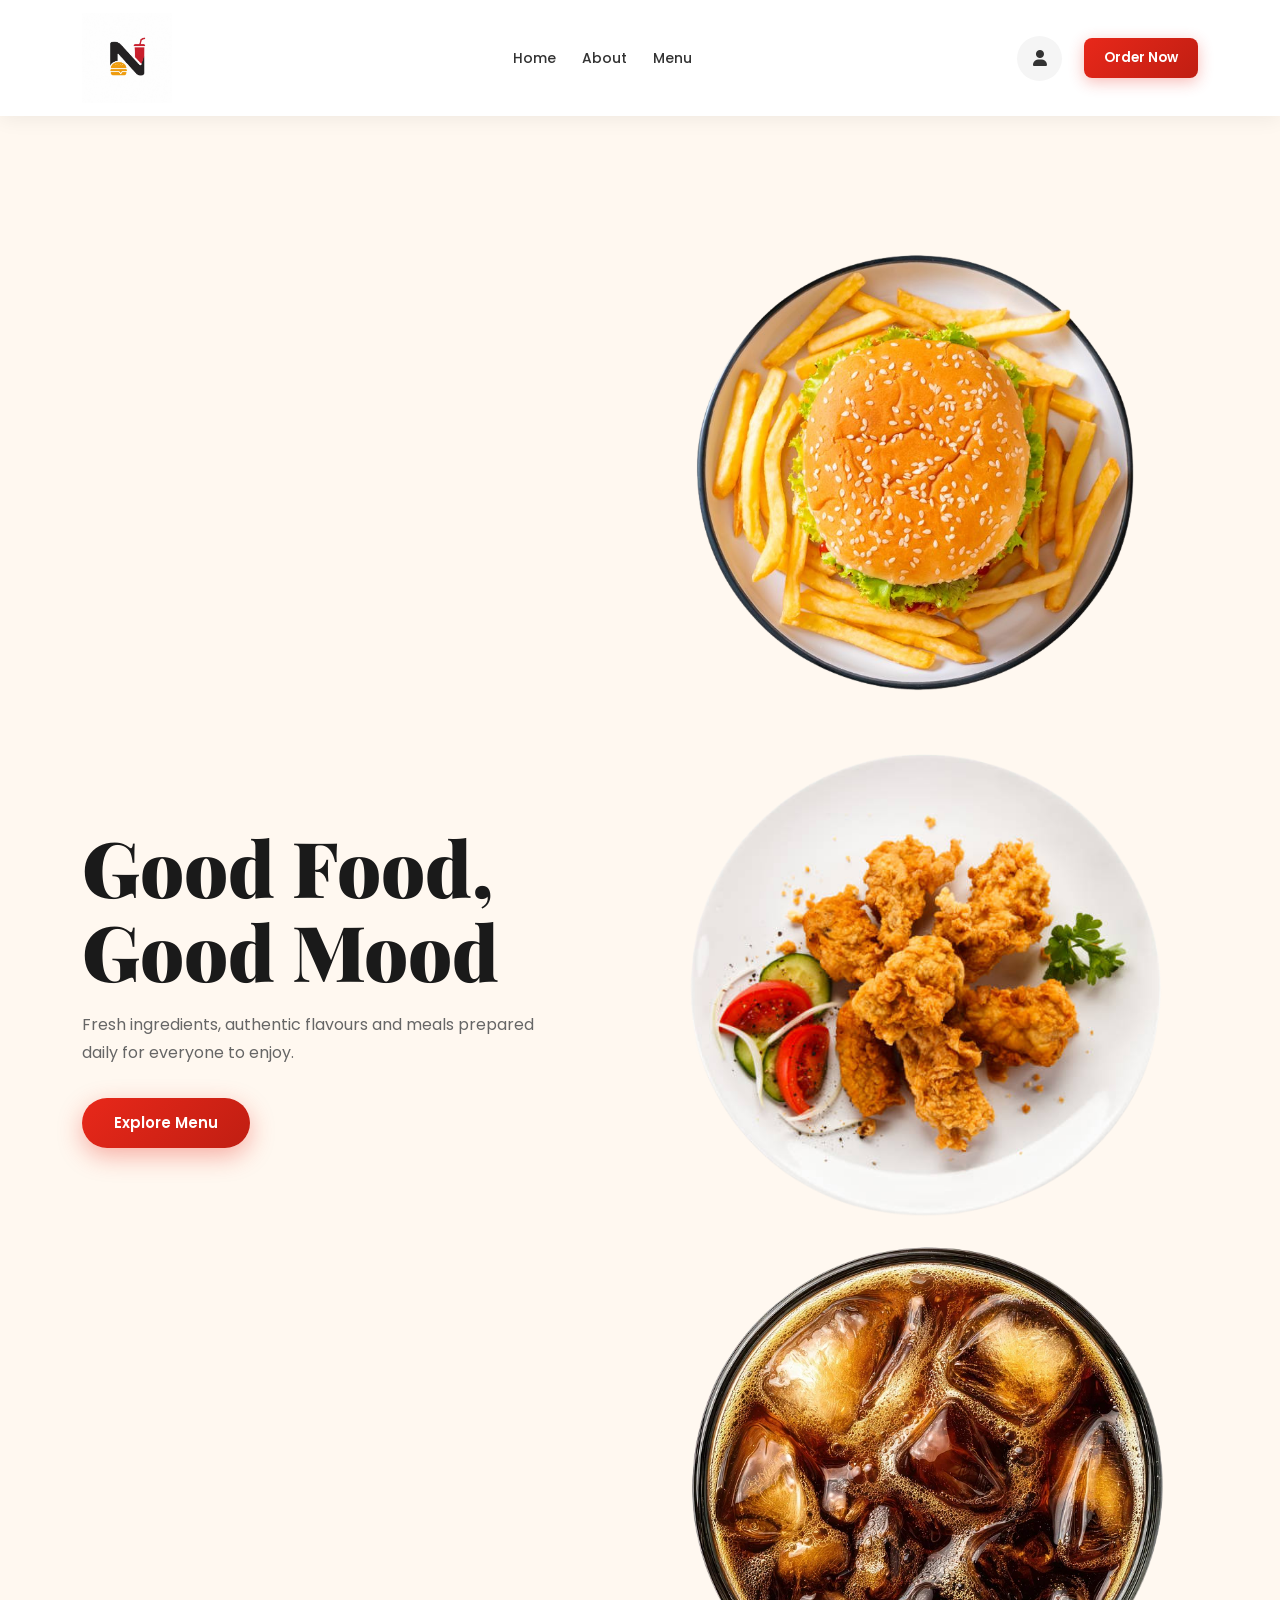
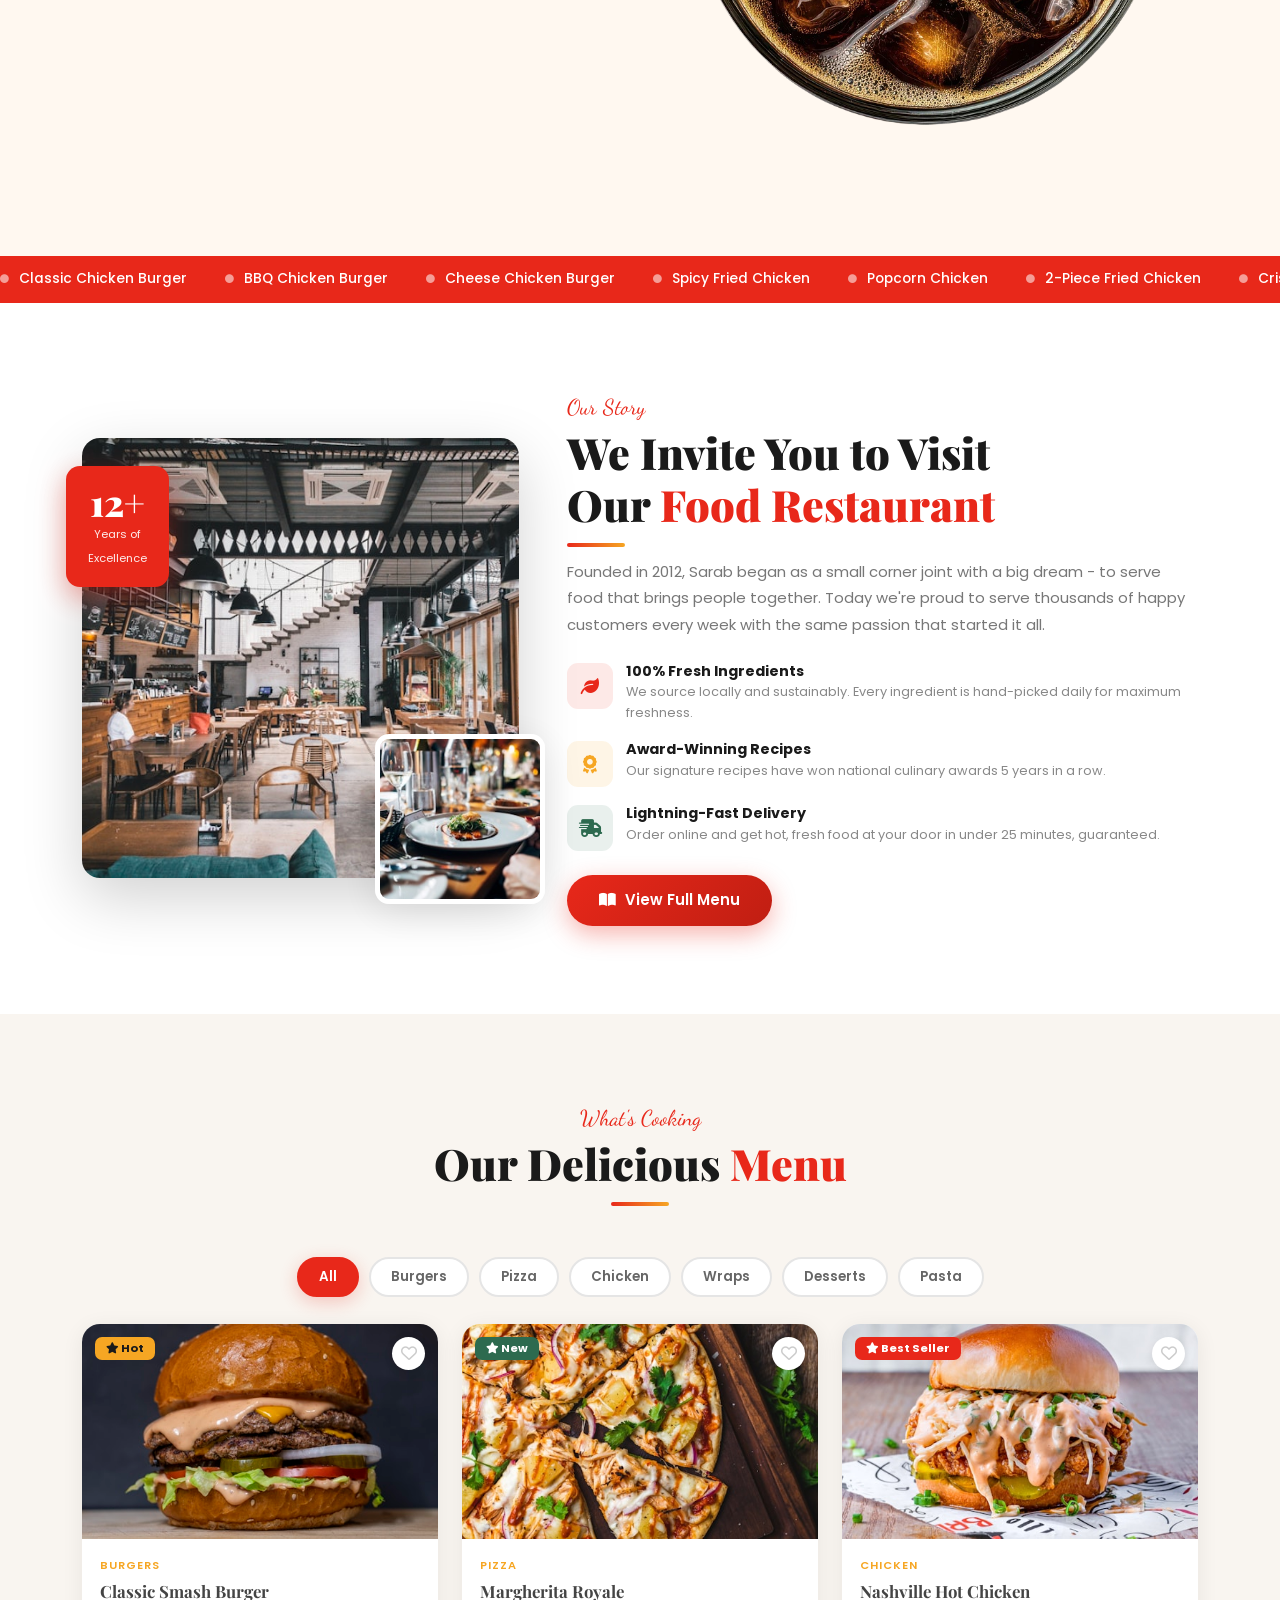
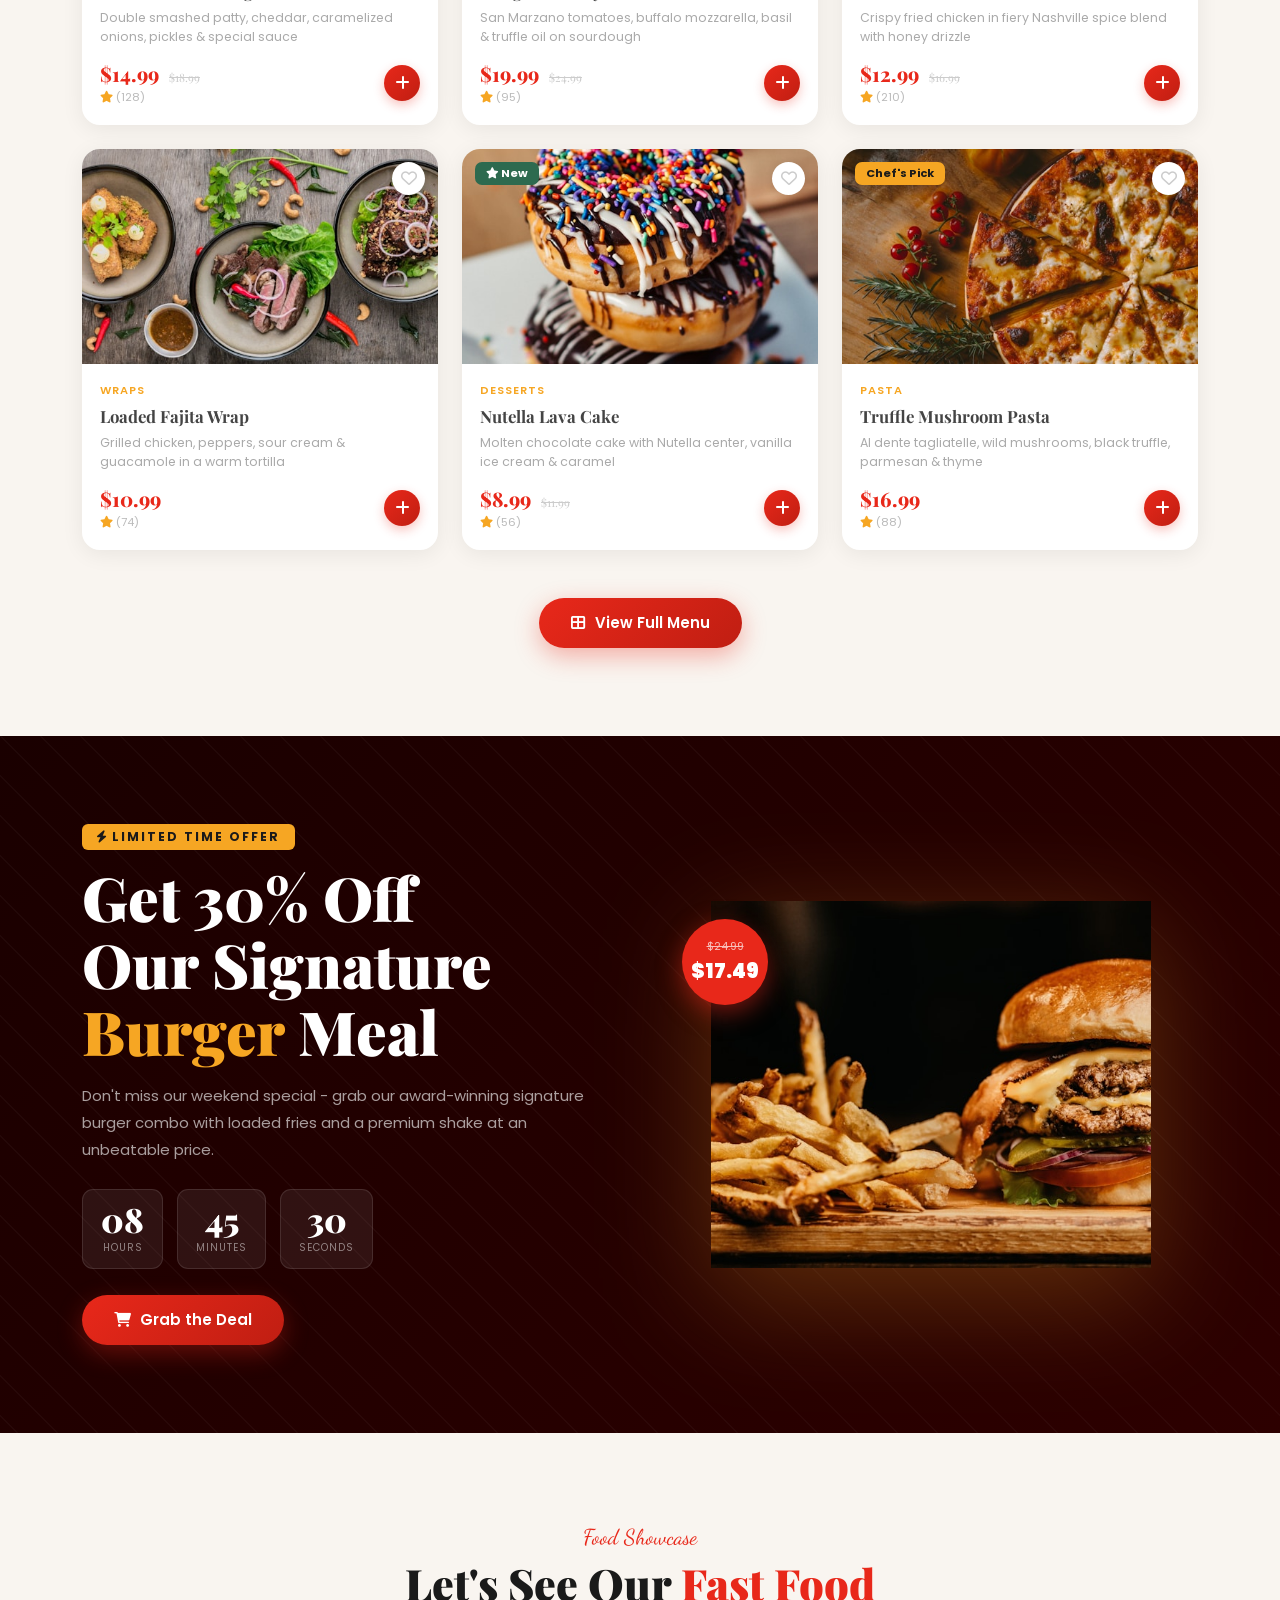
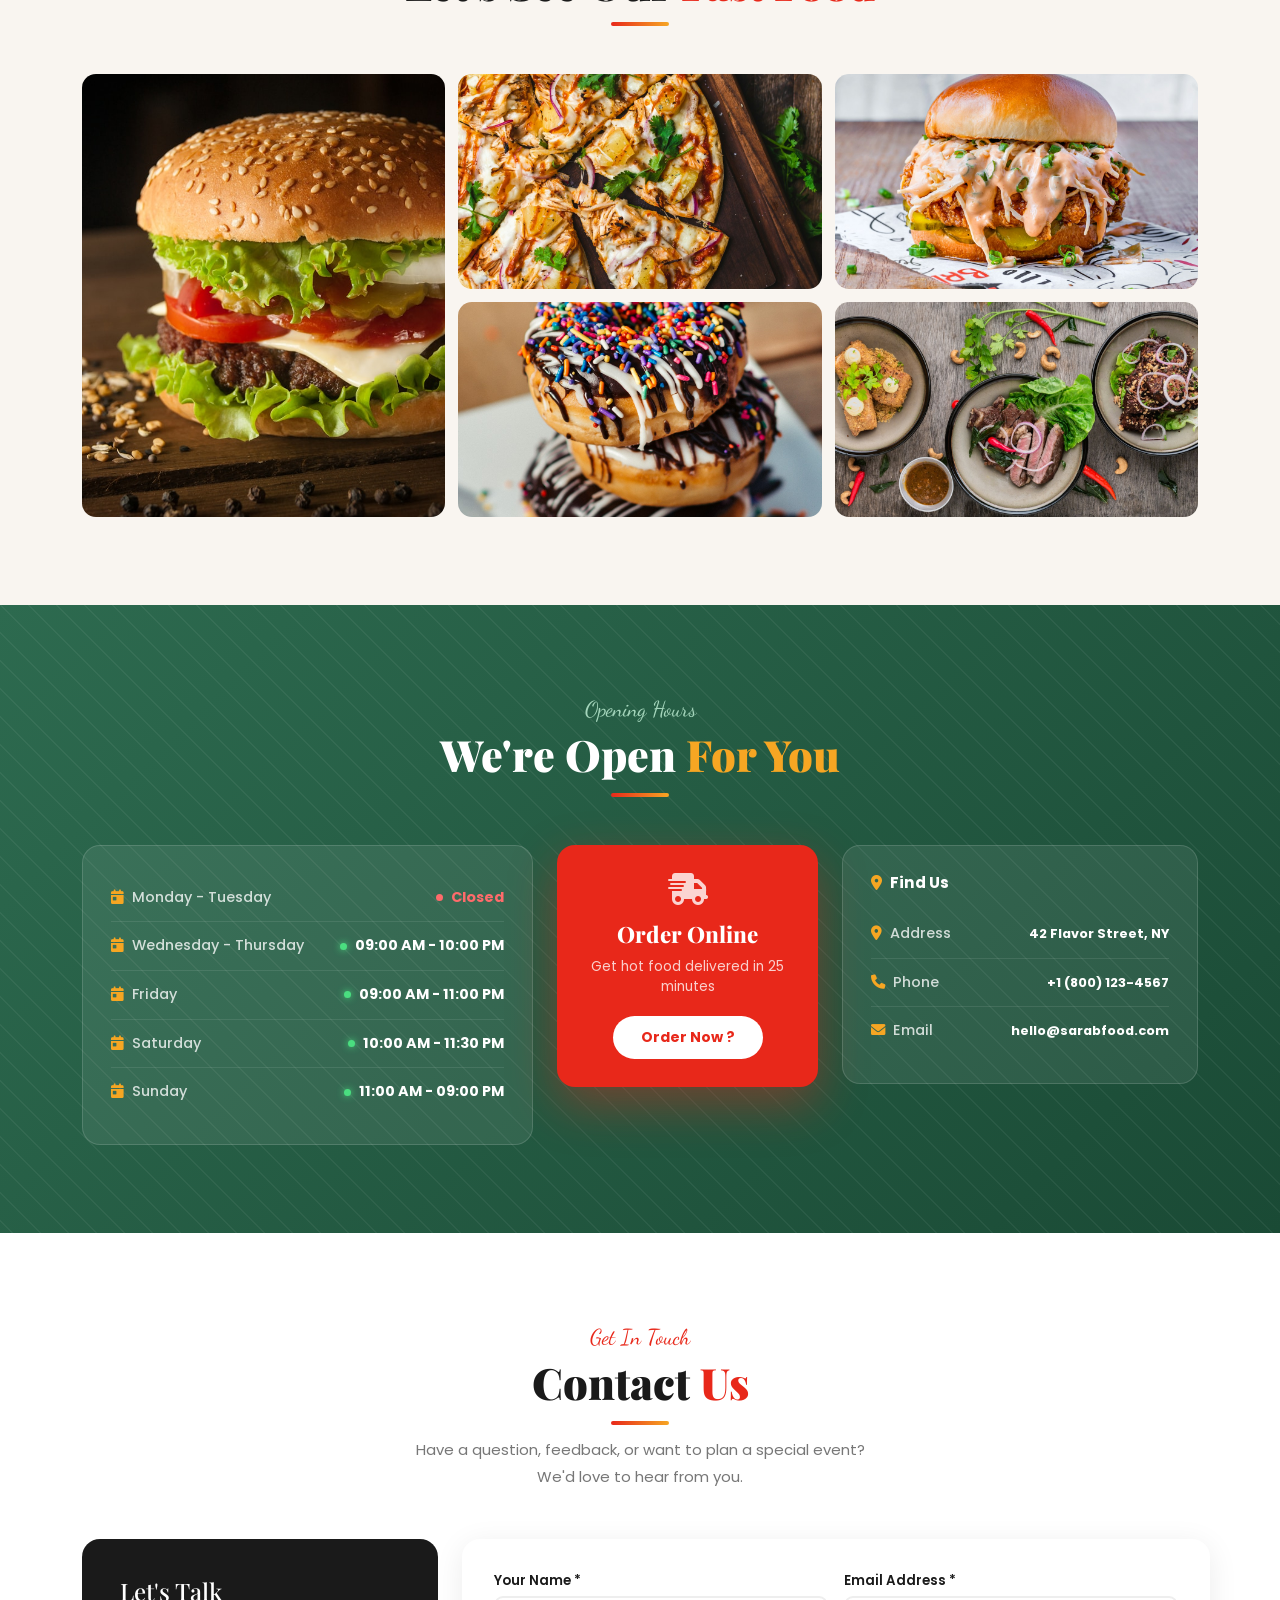
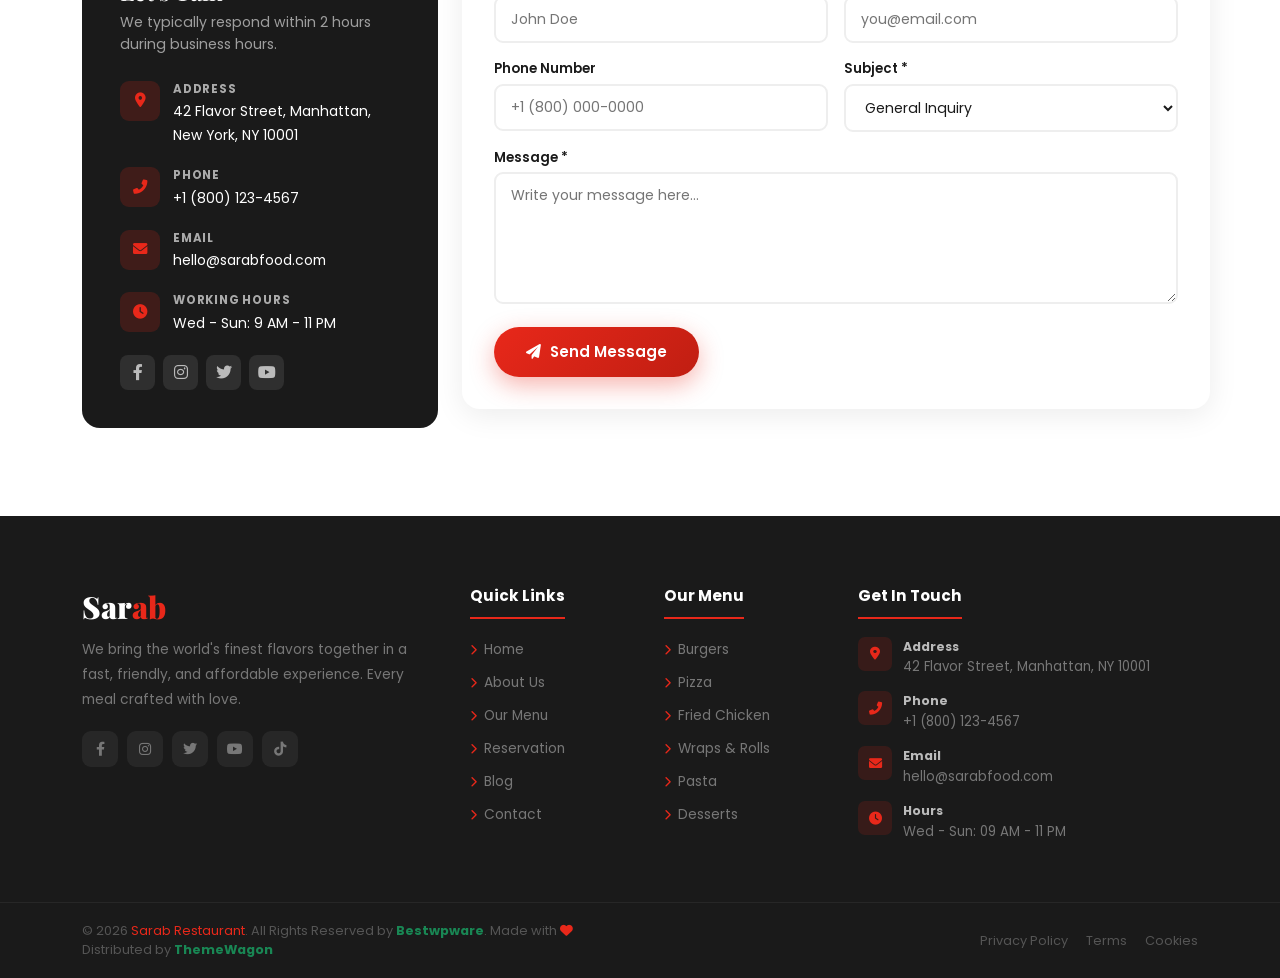
==== commit 6b110199: "add marquee and fix slider - add red marquee with menu items - fixed wrong file name for slider" ====
--- a/WEBSITE TEMPLATE/sarab/index.html
+++ b/WEBSITE TEMPLATE/sarab/index.html
@@ -146,11 +146,11 @@
 
                 <div class="hero-slider">
 
-                    <img src="img/slider1.jpg" class="active">
-
-                    <img src="img/slider2.jpg">
-
-                    <img src="img/slider3.jpg">
+                    <img src="slide1.png" class="active">
+
+                    <img src="slide2.png">
+
+                    <img src="slide3.png">
 
                 </div>
 
@@ -161,6 +161,25 @@
     </div>
 
 </section>
+<!-- MARQUEE -->
+      <div class="mqsec">
+         <div class="mqtrack">
+            <div class="mqitem"><i class="fas fa-circle"></i>Classic Chicken Burger</div>
+            <div class="mqitem"><i class="fas fa-circle"></i>BBQ Chicken Burger</div>
+            <div class="mqitem"><i class="fas fa-circle"></i>Cheese Chicken Burger</div>
+            <div class="mqitem"><i class="fas fa-circle"></i>Spicy Fried Chicken</div>
+            <div class="mqitem"><i class="fas fa-circle"></i>Popcorn Chicken</div>
+            <div class="mqitem"><i class="fas fa-circle"></i>2-Piece Fried Chicken</div>
+            <div class="mqitem"><i class="fas fa-circle"></i>Crispy Chicken Wrap</div>
+            <div class="mqitem"><i class="fas fa-circle"></i>Cheese Chicken Wrap</div>
+            <div class="mqitem"><i class="fas fa-circle"></i>Iced Lemon Tea</div>
+            <div class="mqitem"><i class="fas fa-circle"></i>Coca-Cola</div>
+            <div class="mqitem"><i class="fas fa-circle"></i>Sprite</div>
+            <div class="mqitem"><i class="fas fa-circle"></i>Vanilla Sundae</div>
+            <div class="mqitem"><i class="fas fa-circle"></i>Chocolate Brownie</div>
+            <div class="mqitem"><i class="fas fa-circle"></i>Apple Pie</div>
+         </div>
+      </div>
       <!-- ABOUT -->
       <section id="about">
          <div class="container">
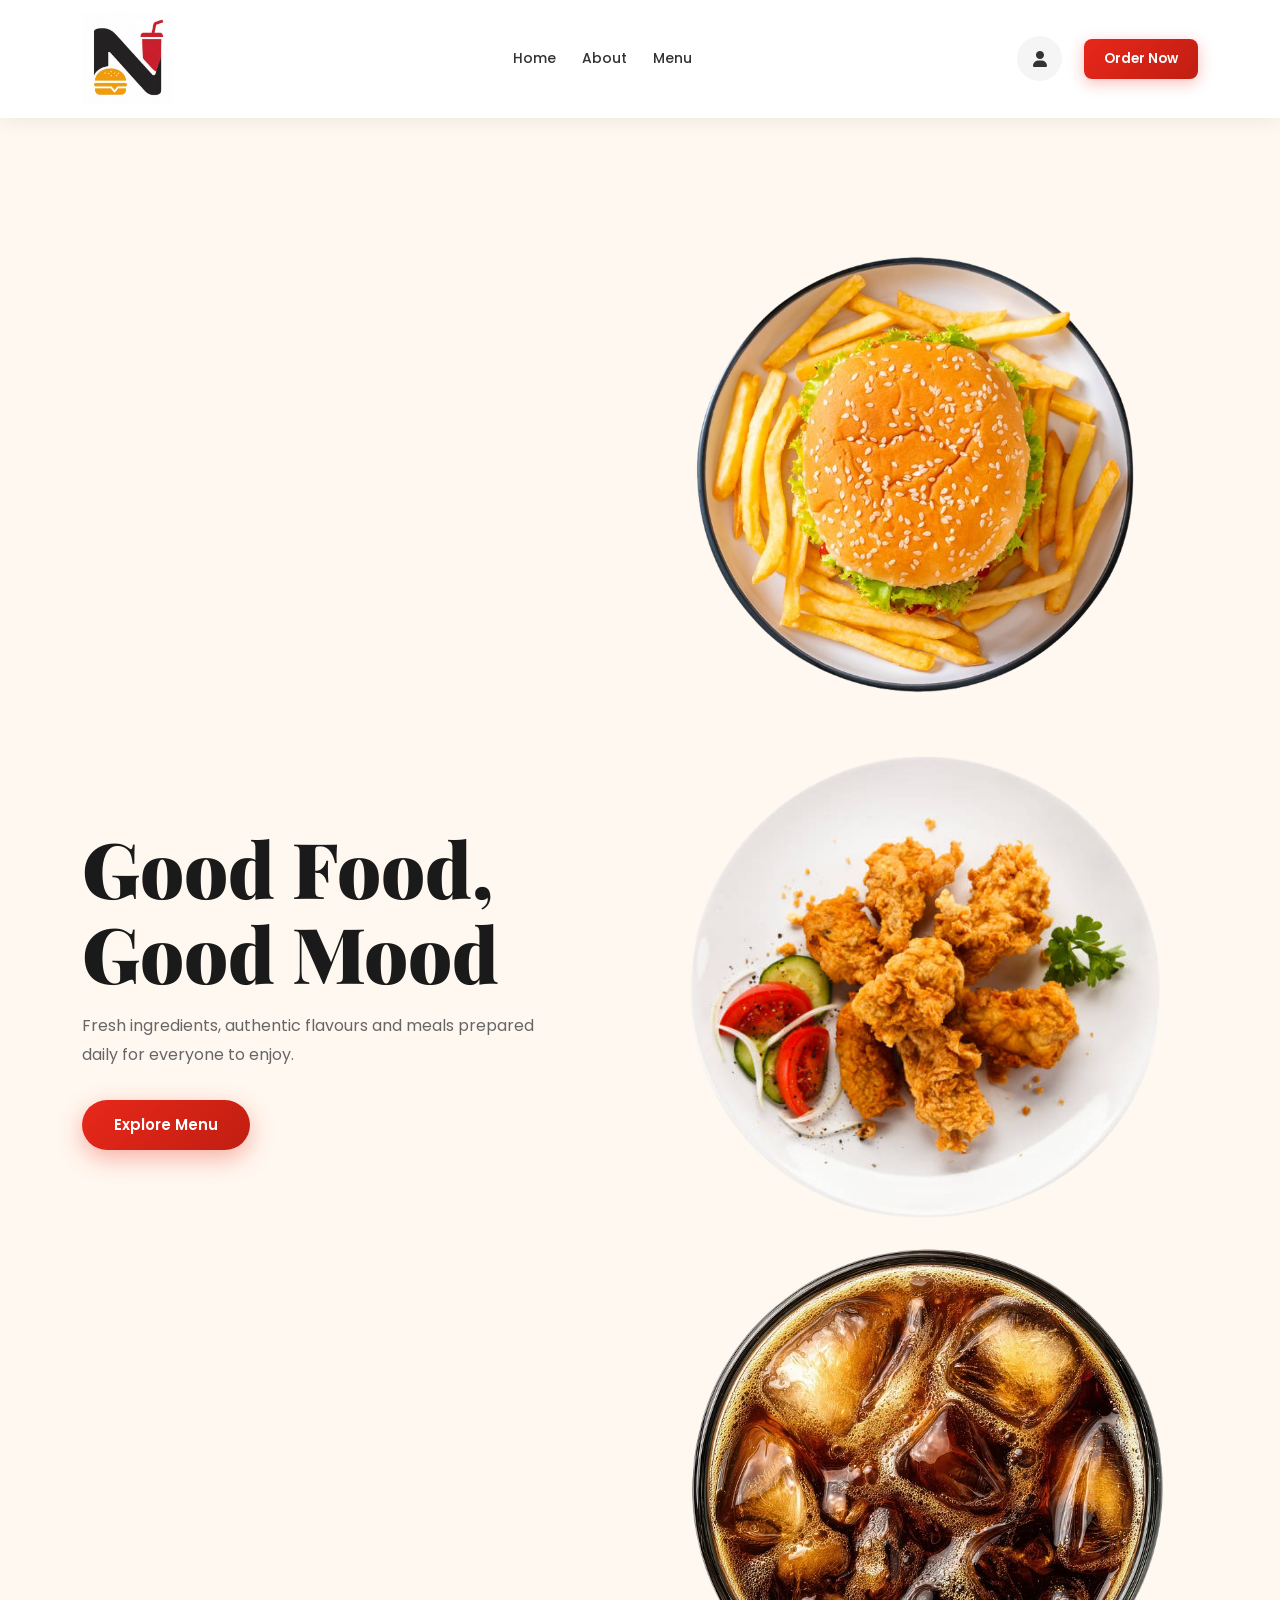
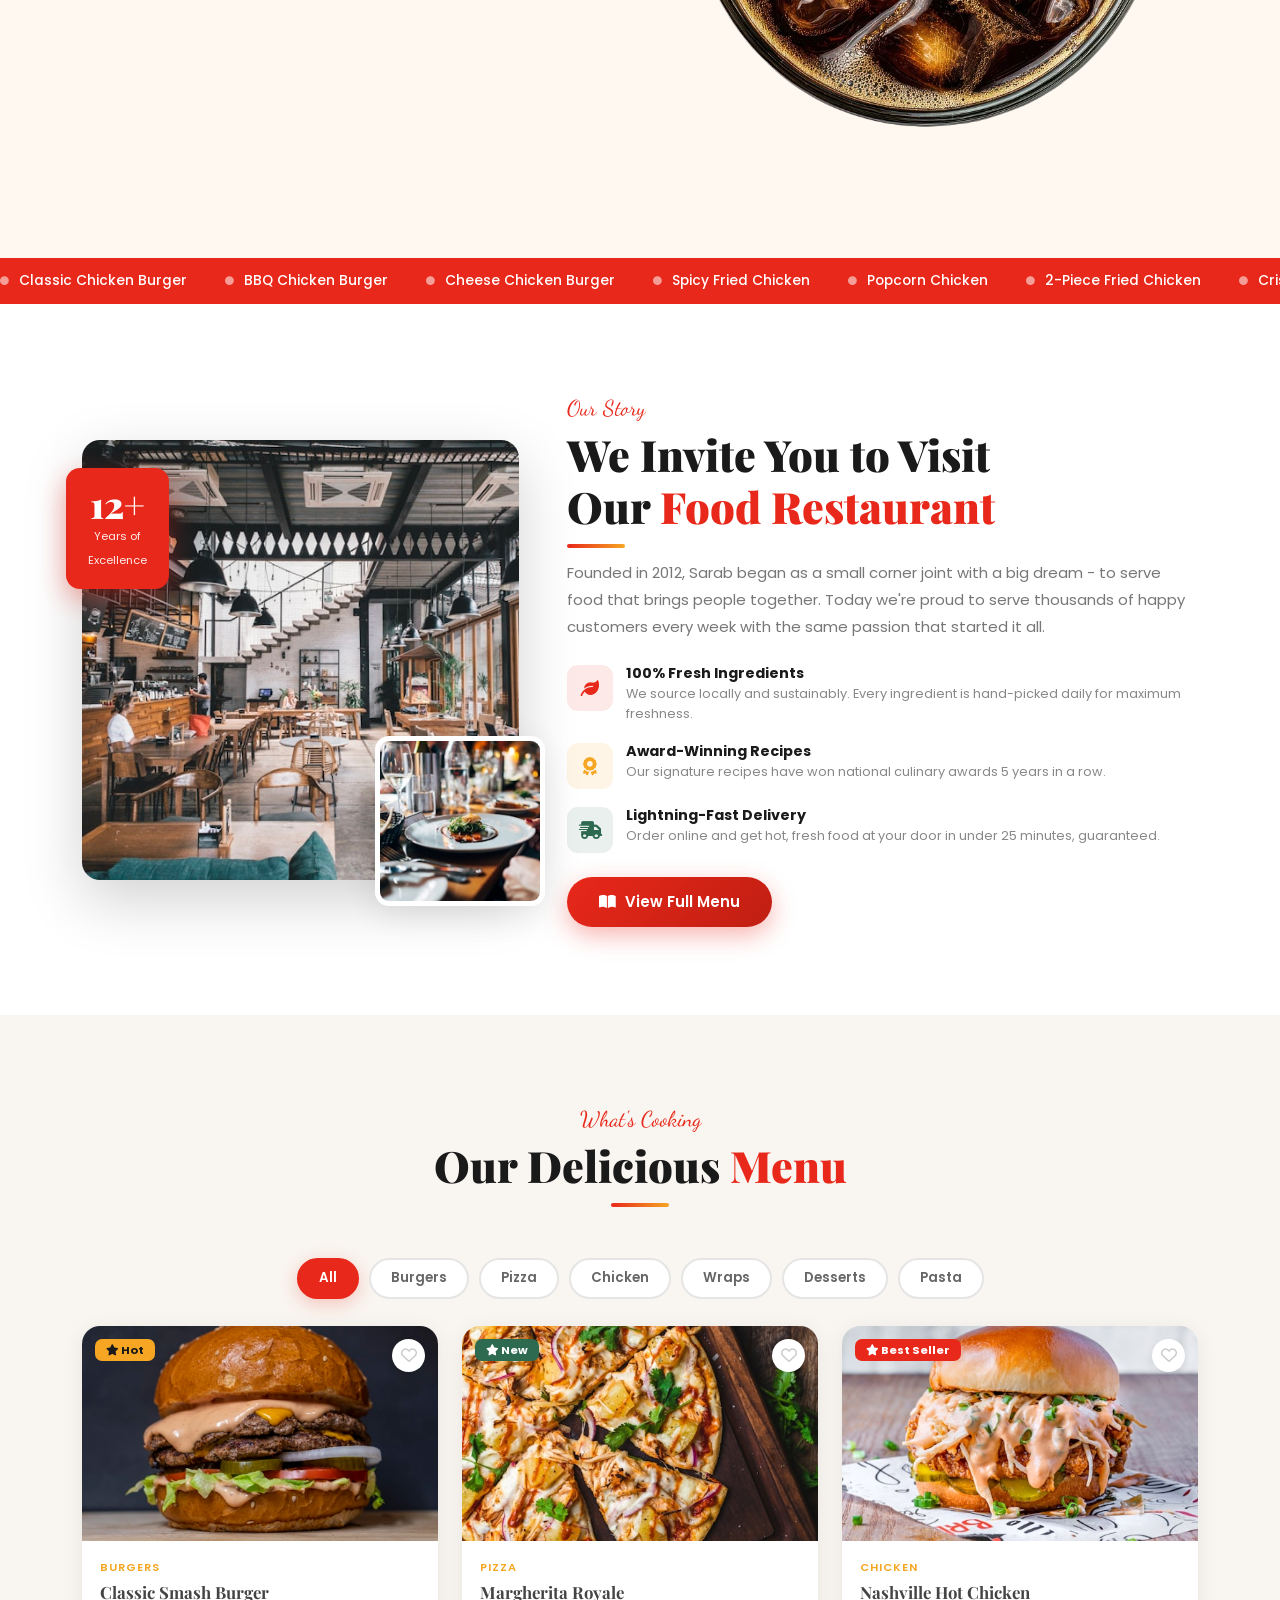
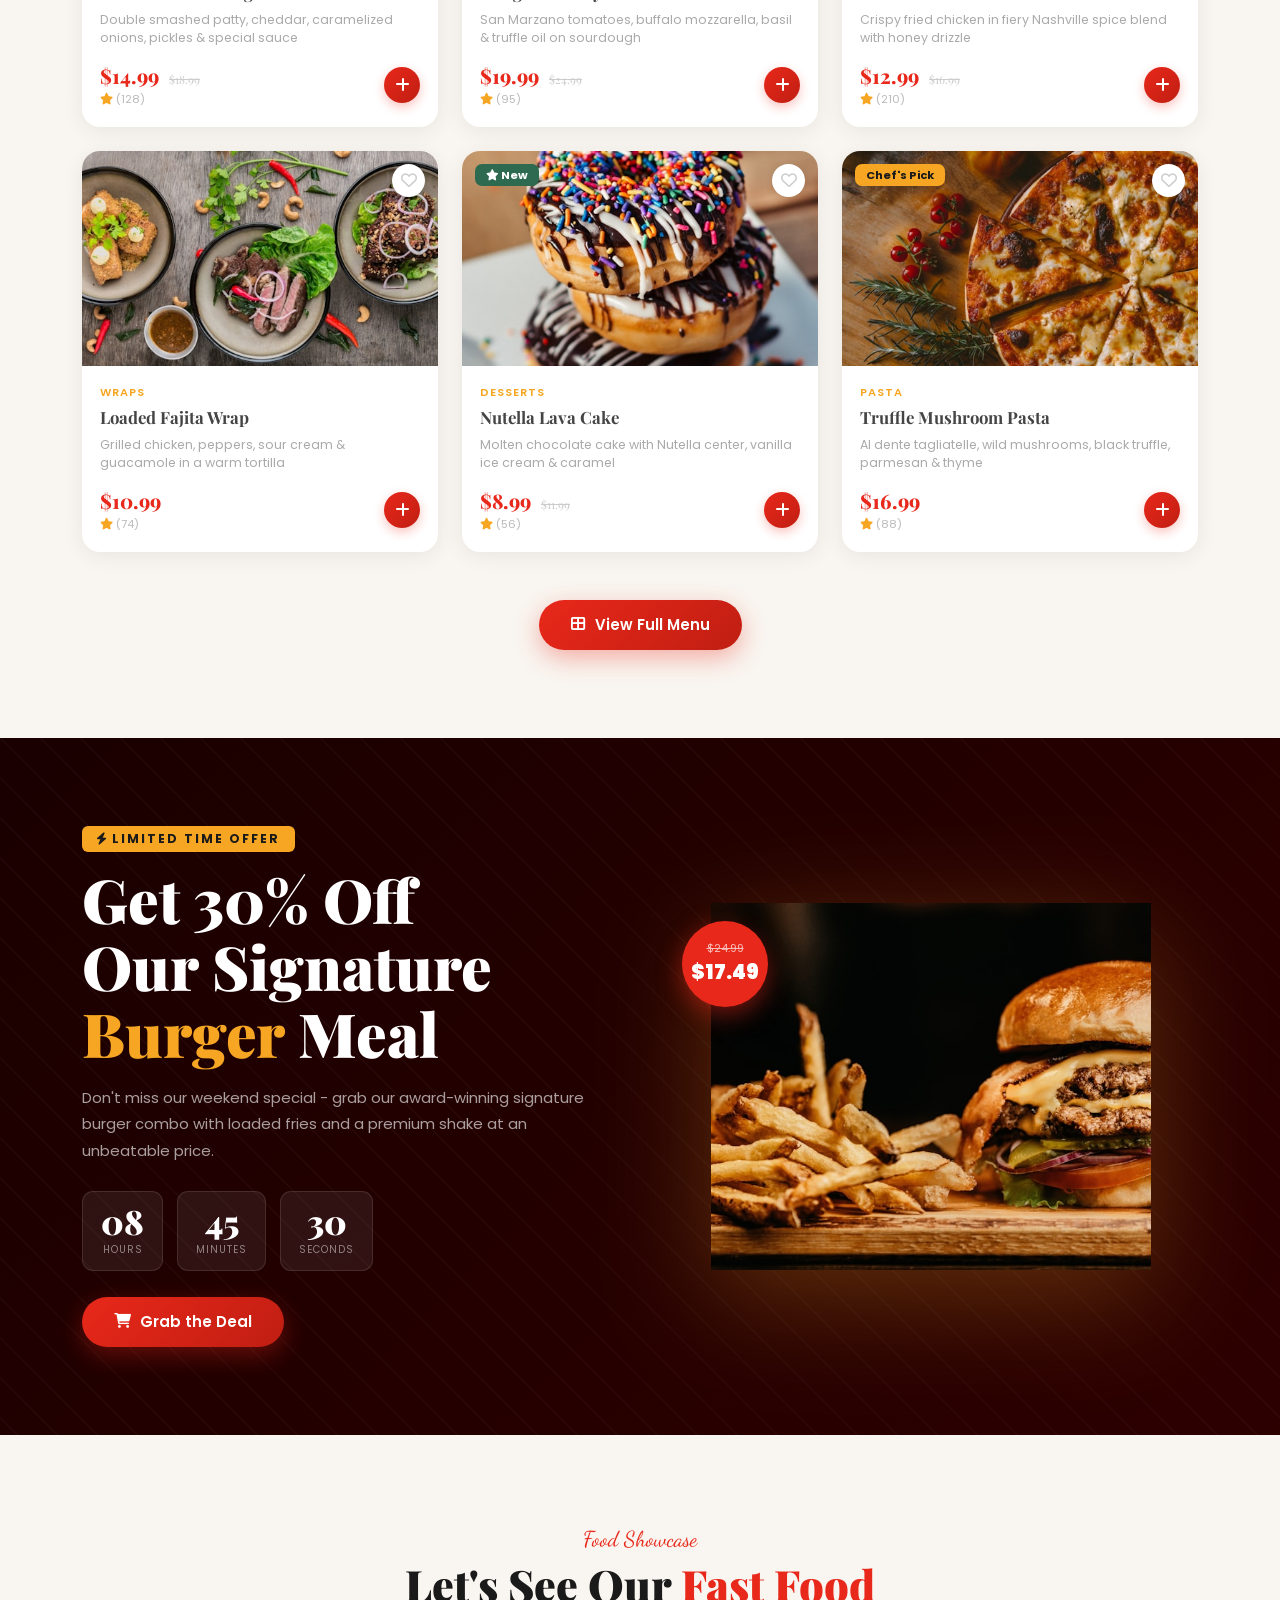
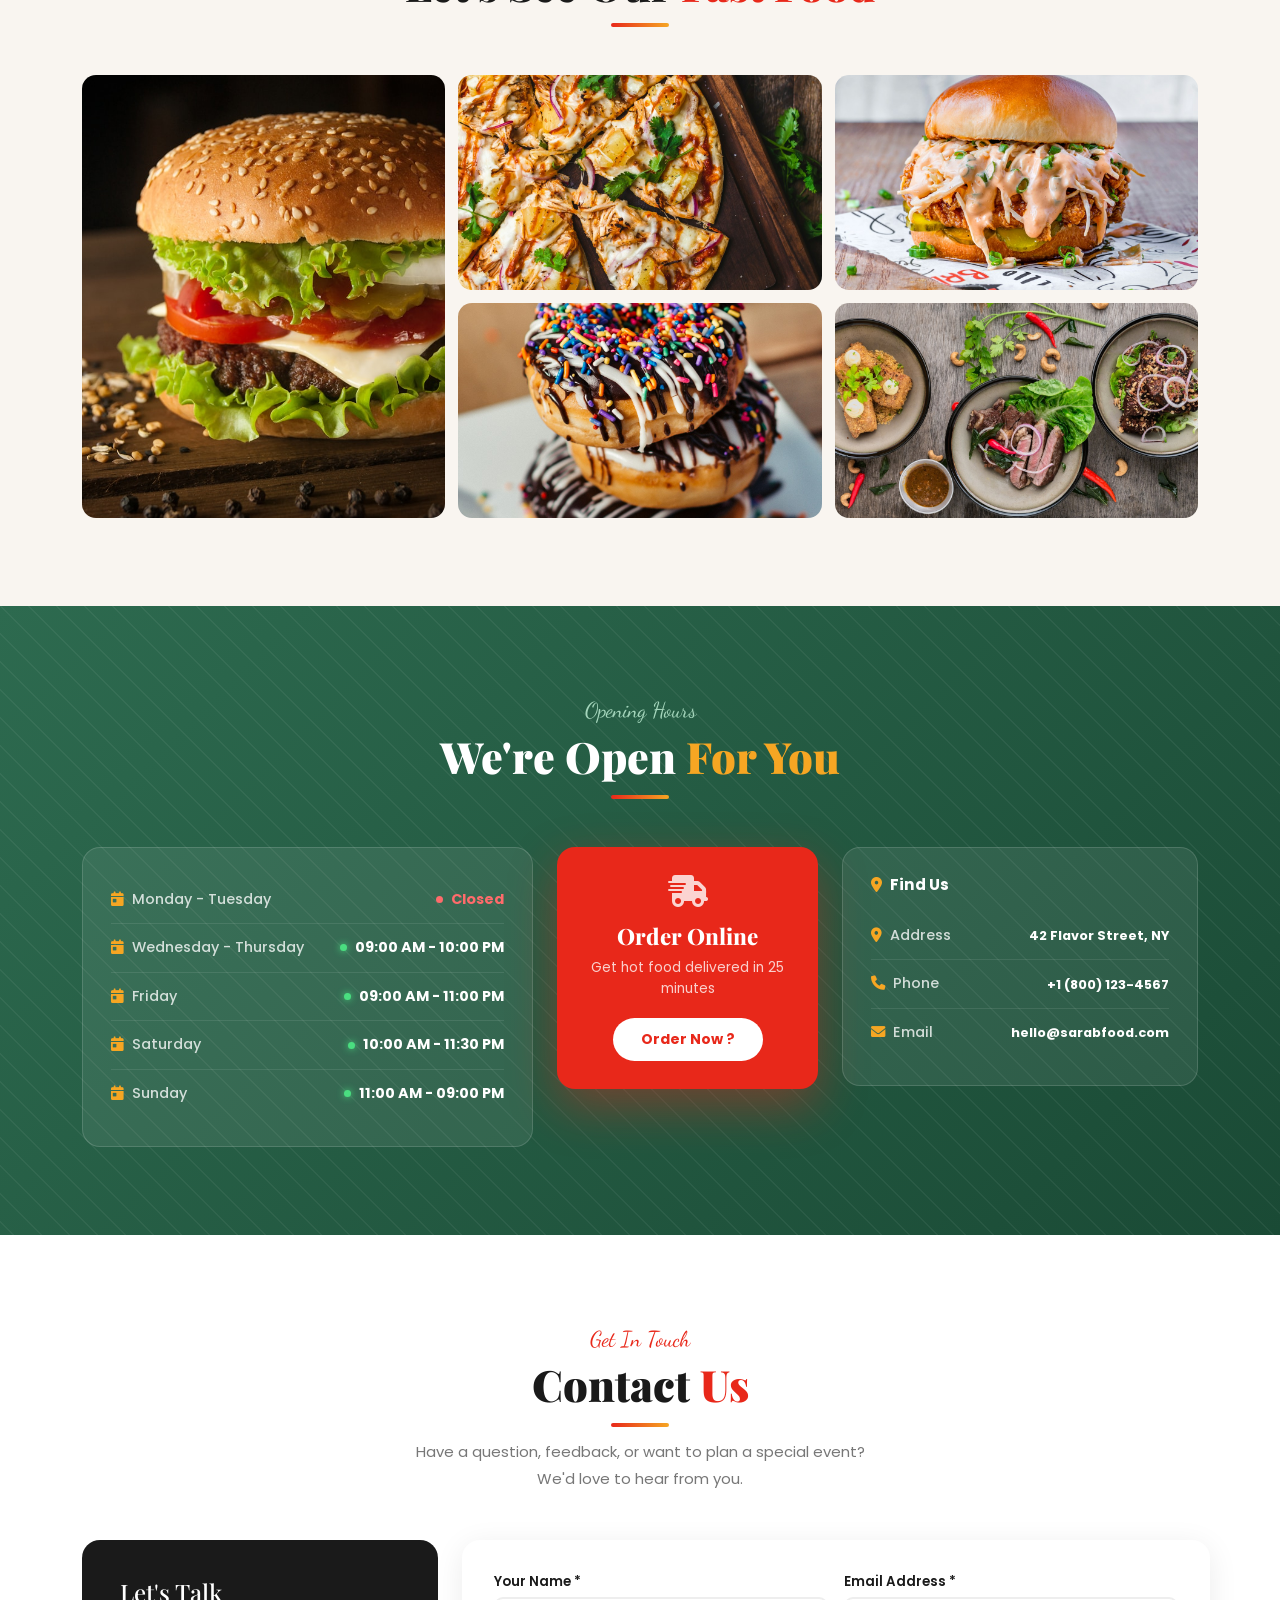
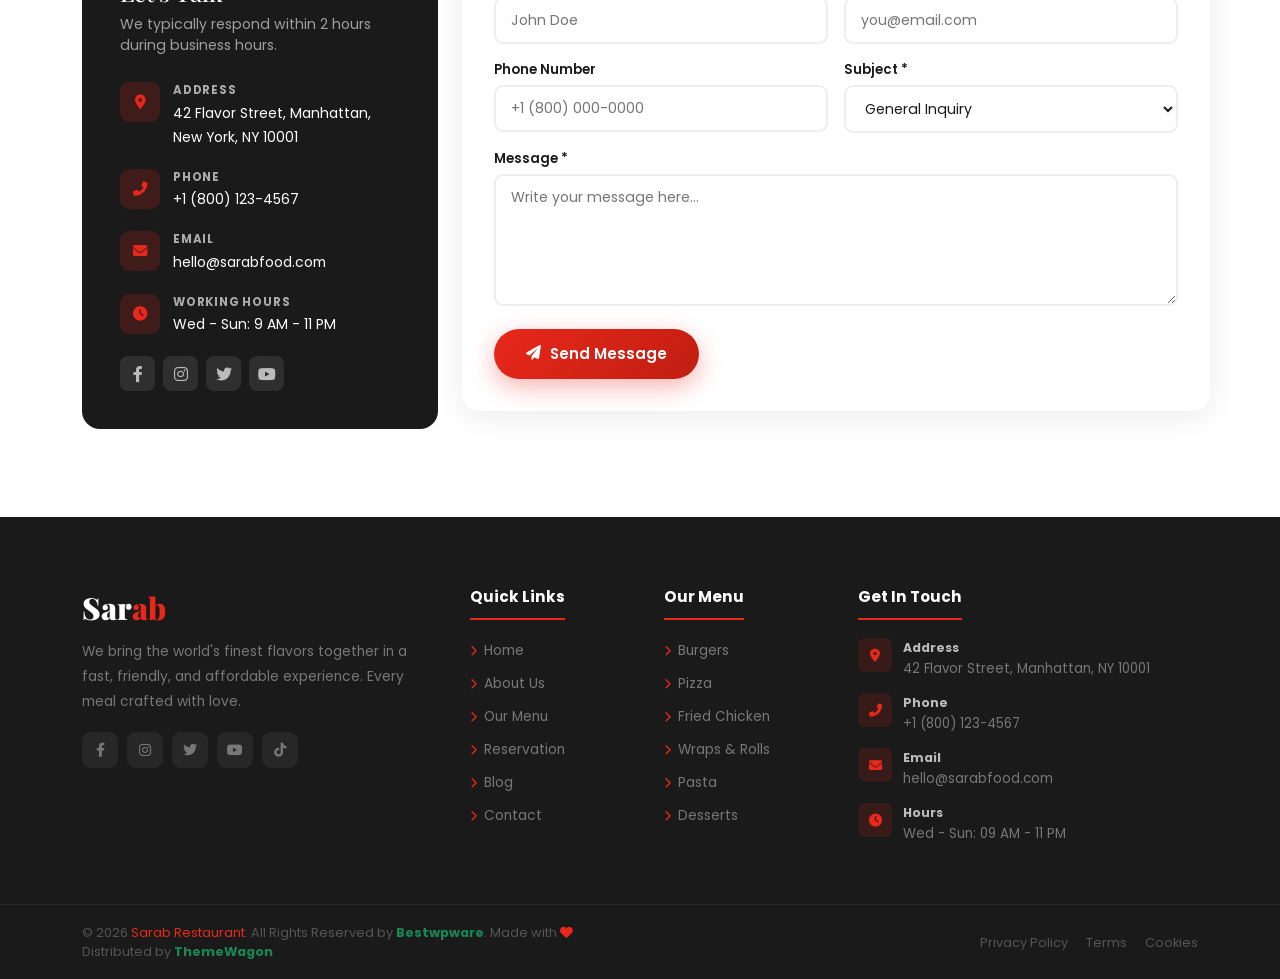
==== commit 80c51dba: "update logo" ====
--- a/WEBSITE TEMPLATE/sarab/index.html
+++ b/WEBSITE TEMPLATE/sarab/index.html
@@ -32,7 +32,7 @@
     <div class="container">
 
         <a class="navbar-brand" href="#">
-            <img src="logo.png" alt="Logo" class="logo-img">
+            <img src="logo(2).png" alt="Logo" class="logo-img">
         </a>
 
         <button class="navbar-toggler" data-bs-toggle="collapse" data-bs-target="#navmenu">
